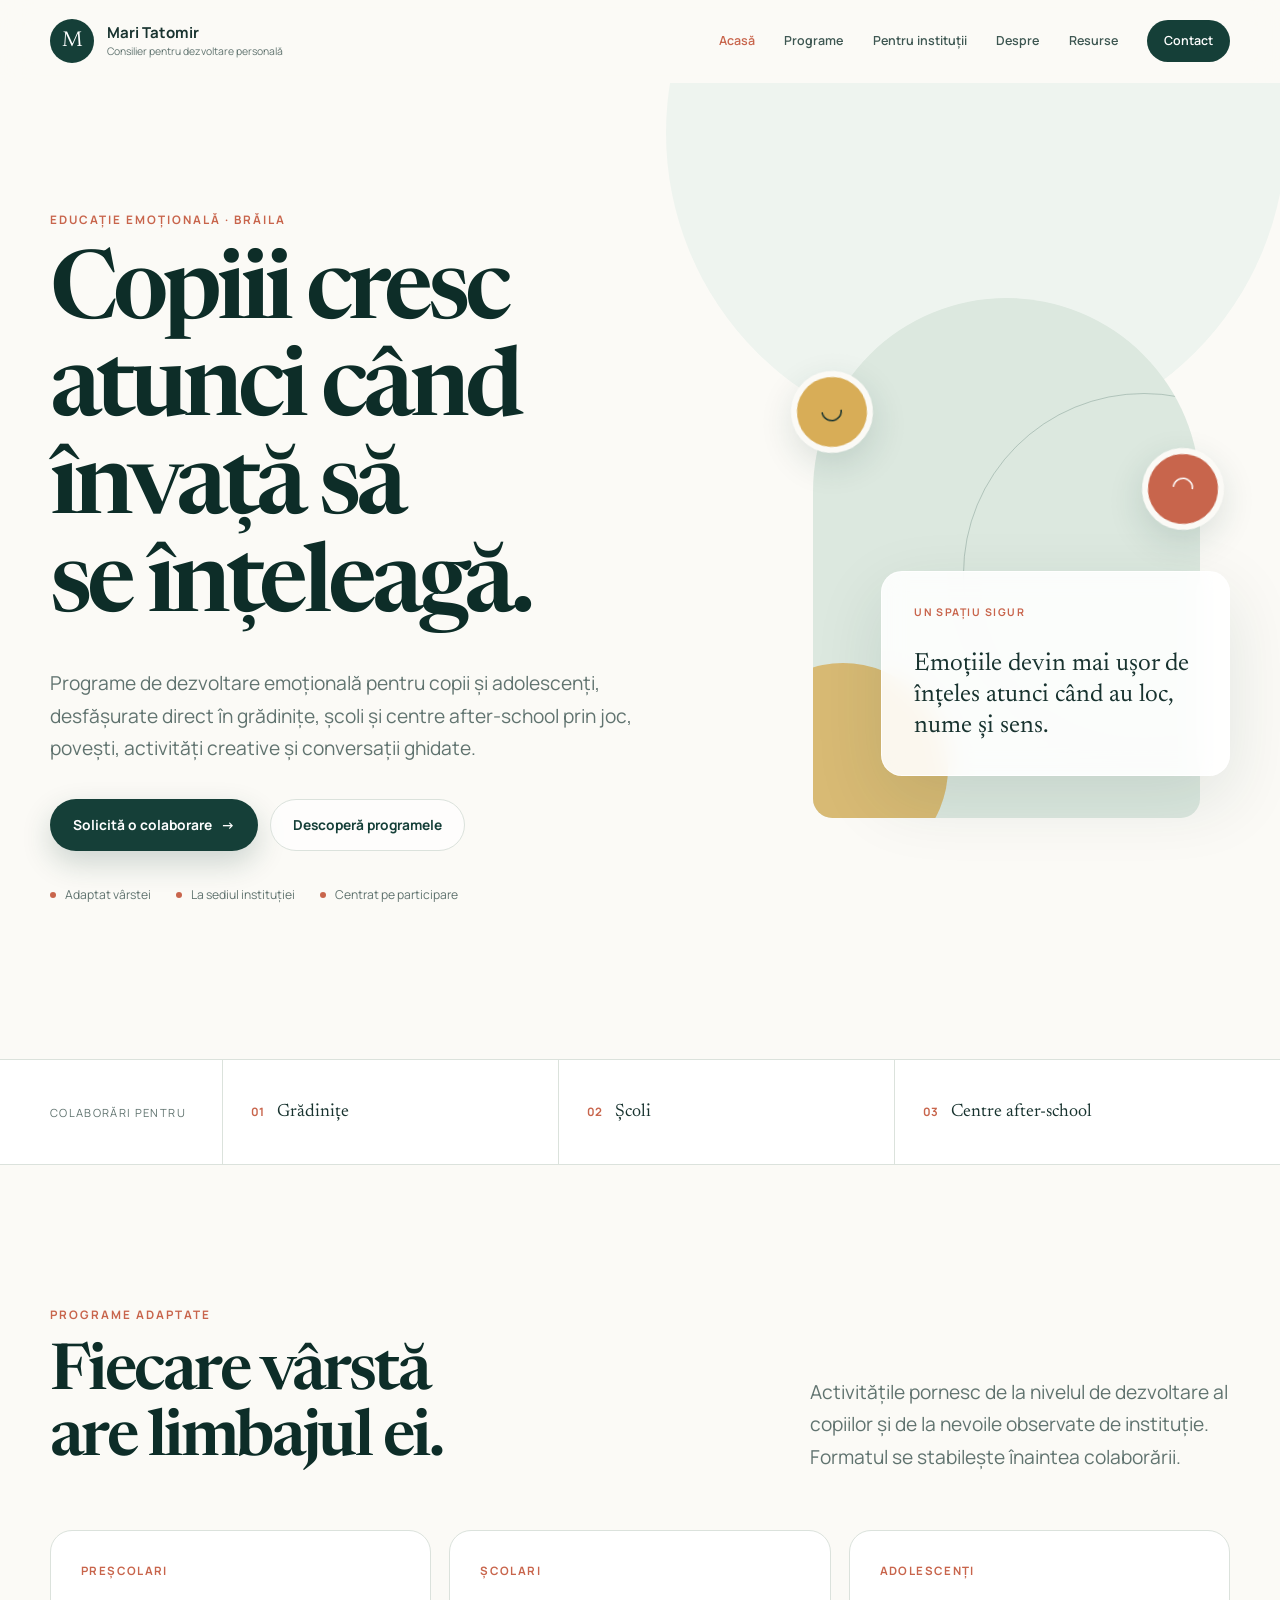
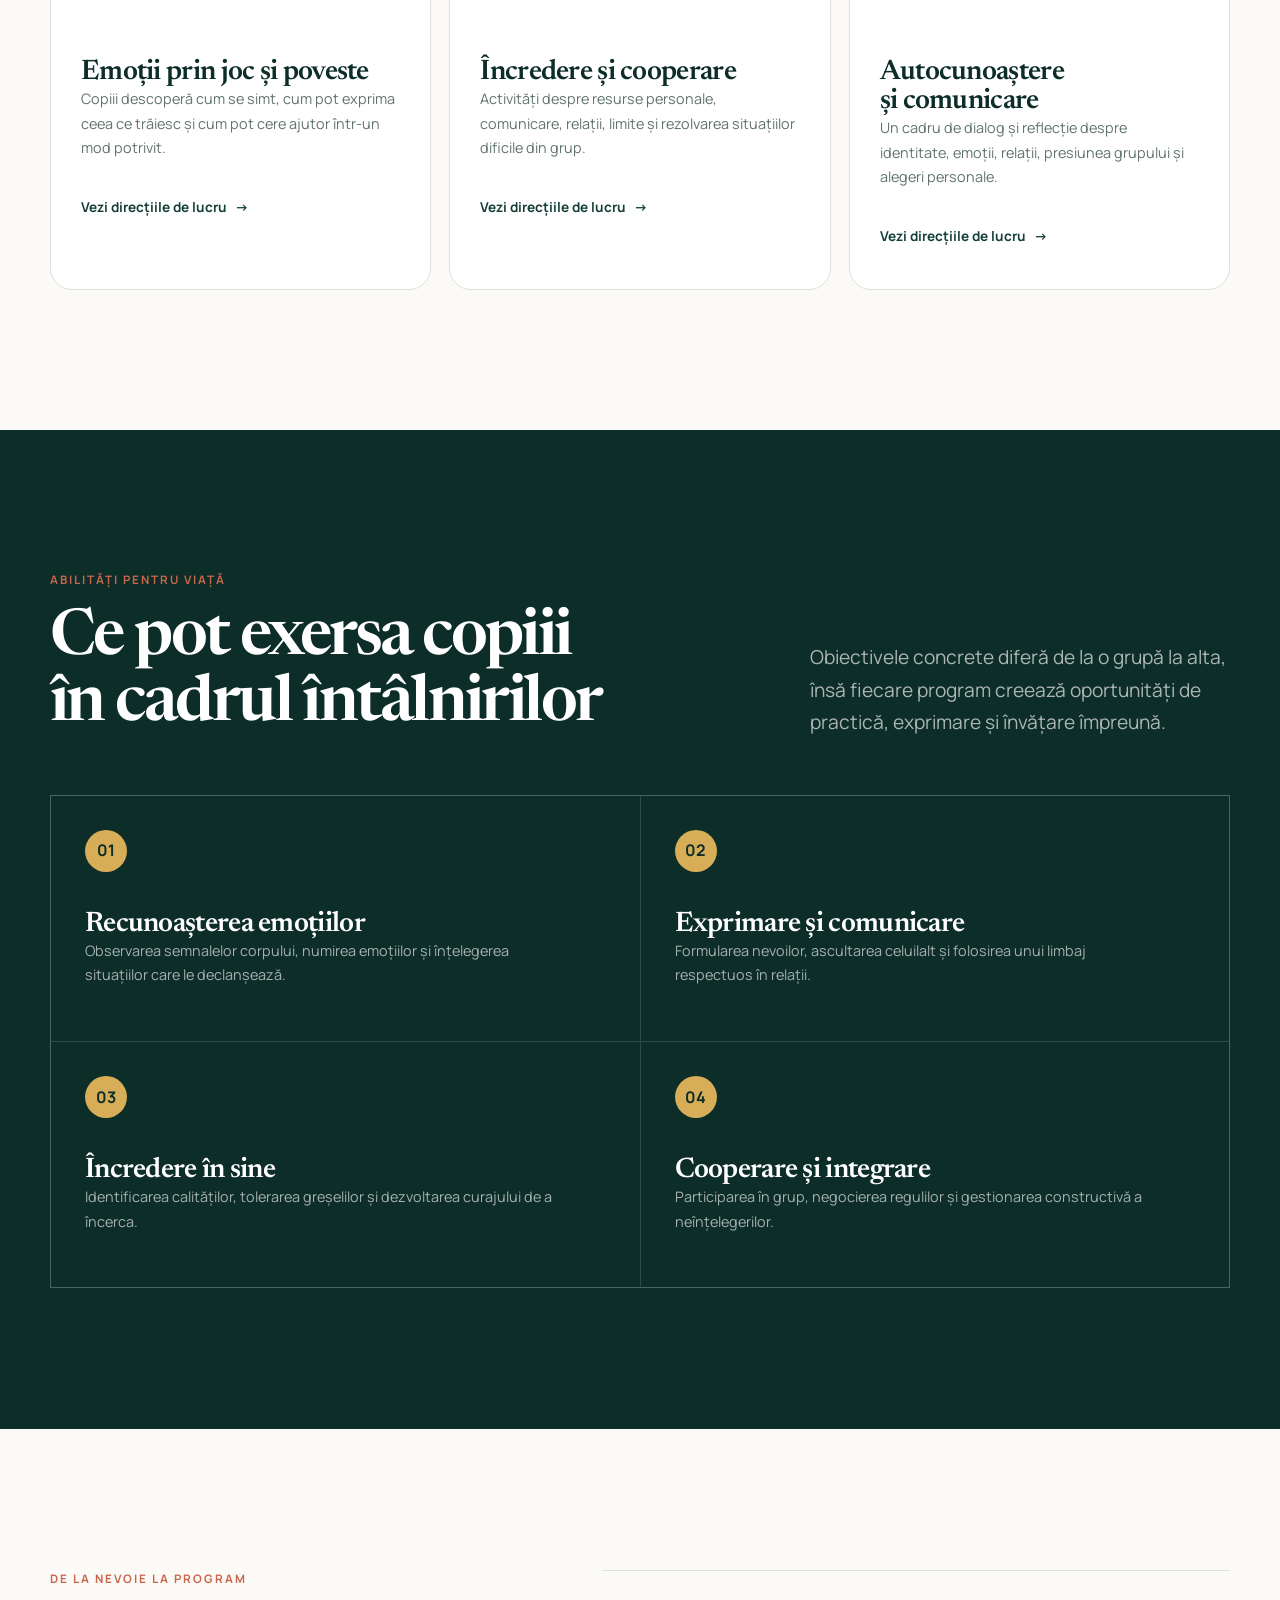
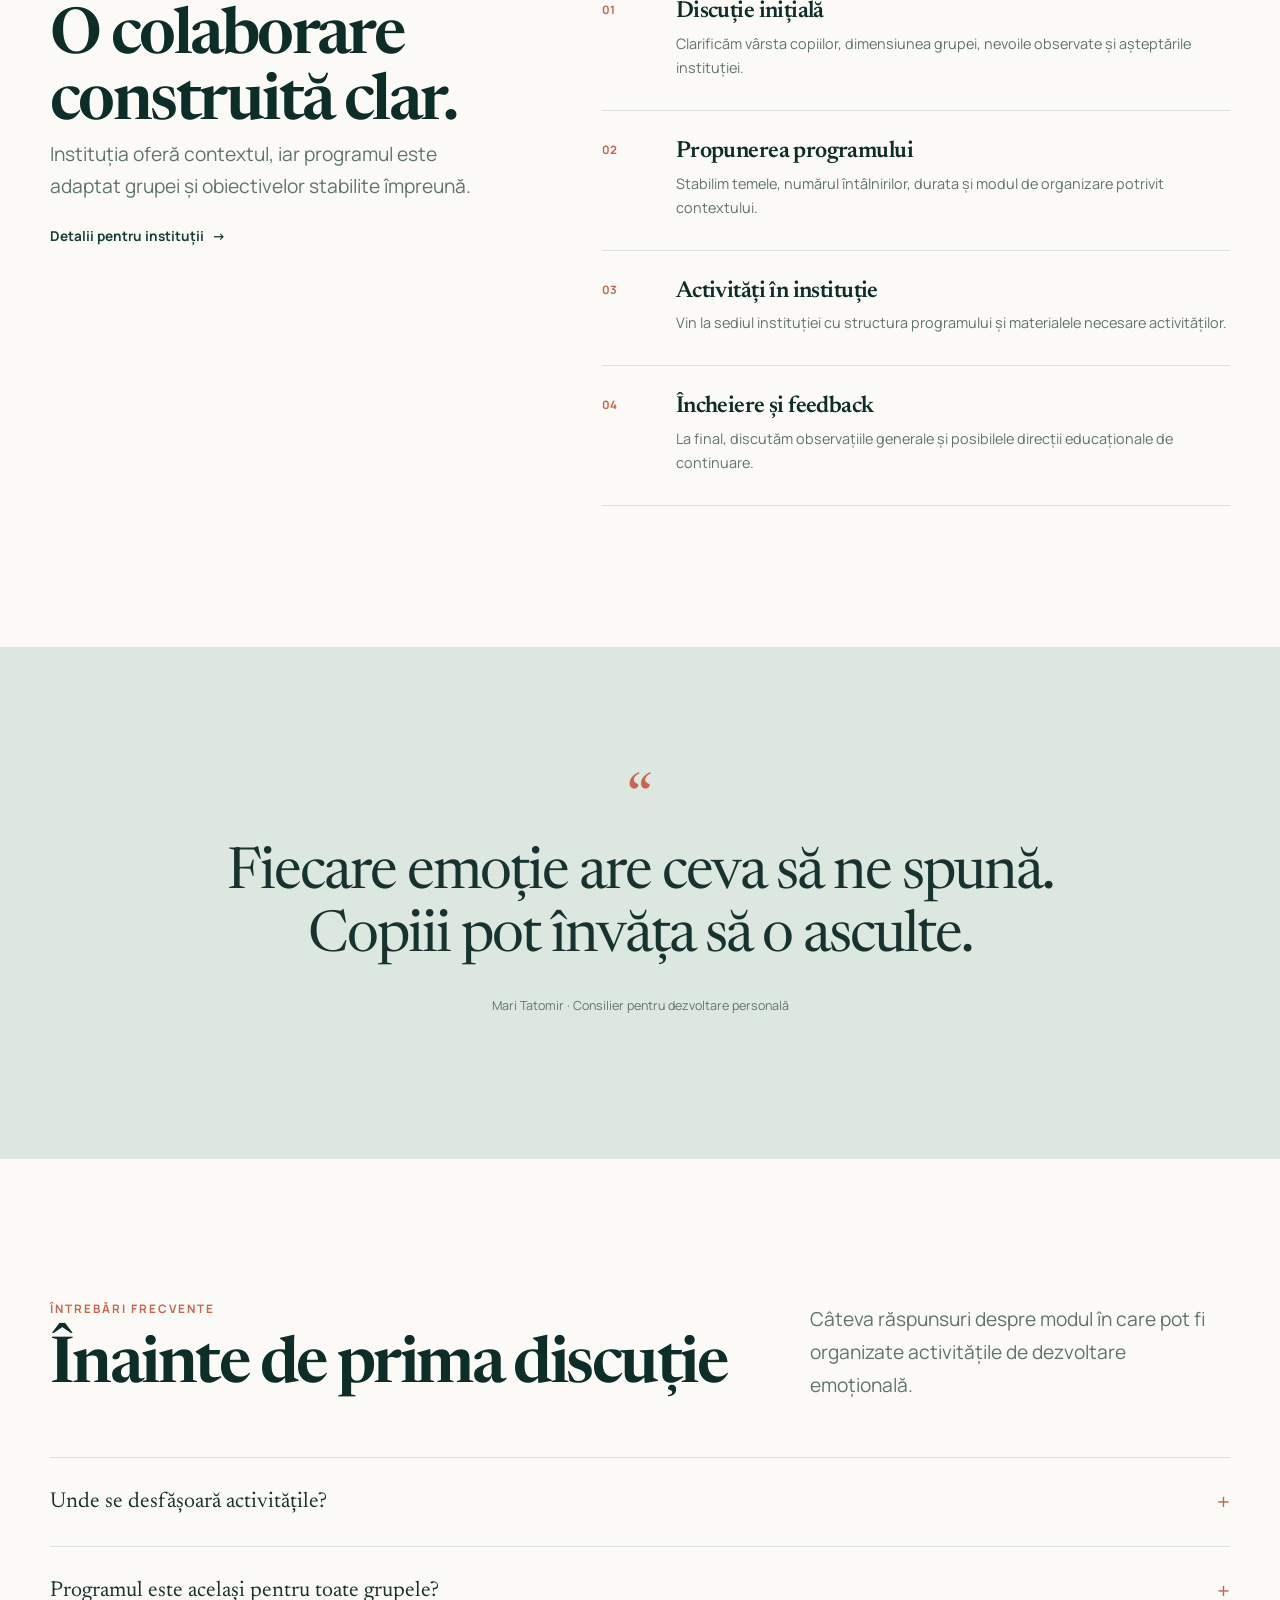
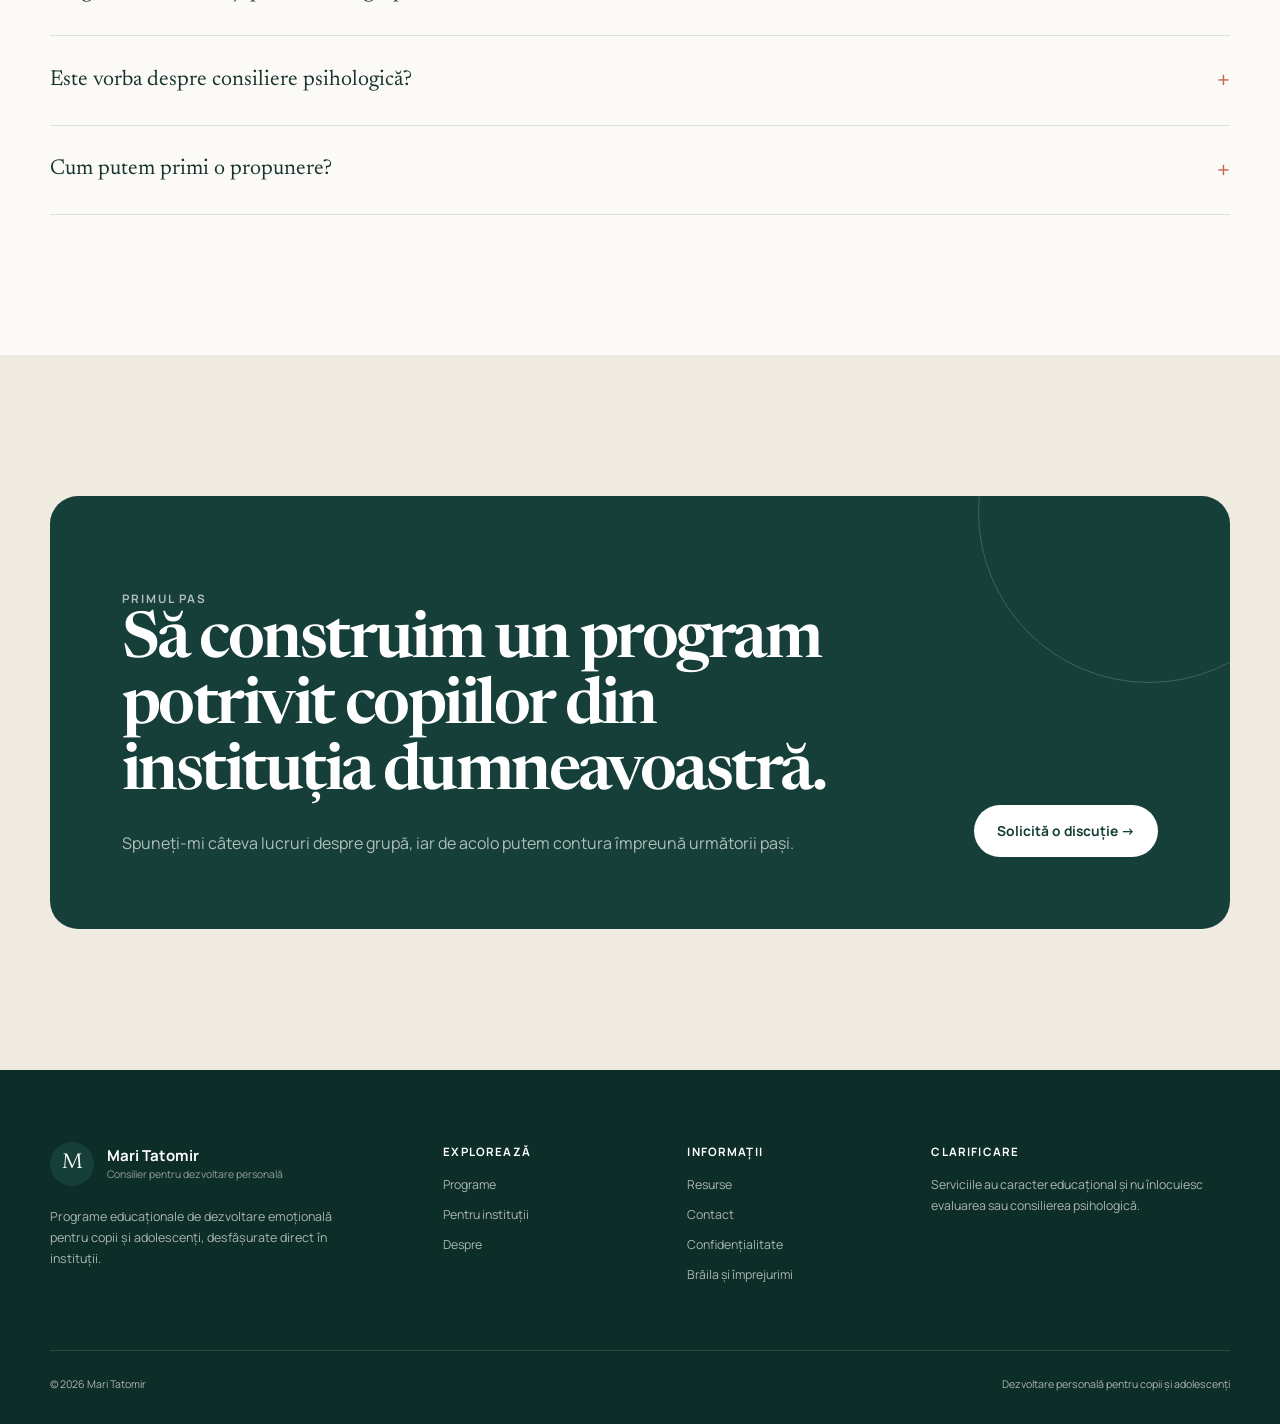
==== index.html @ ca796af2 "Build professional emotional education website" ====
<!doctype html>
<html lang="ro">
<head>
  <meta charset="utf-8"><meta name="viewport" content="width=device-width,initial-scale=1">
  <title>Dezvoltare emoțională pentru copii în Brăila | Mari Tatomir</title>
  <meta name="description" content="Programe de dezvoltare emoțională pentru copii și adolescenți, organizate direct în grădinițe, școli și centre after-school din Brăila și împrejurimi.">
  <meta name="robots" content="index,follow"><meta name="theme-color" content="#153f38">
  <meta property="og:type" content="website"><meta property="og:locale" content="ro_RO">
  <meta property="og:title" content="Mari Tatomir — Dezvoltare emoțională pentru copii">
  <meta property="og:description" content="Programe educaționale adaptate vârstei, desfășurate direct în instituții.">
  <link rel="icon" href="favicon.svg" type="image/svg+xml"><link rel="stylesheet" href="styles.css"><script src="script.js" defer></script>
  <script type="application/ld+json">{"@context":"https://schema.org","@type":"Person","name":"Mari Tatomir","jobTitle":"Consilier pentru dezvoltare personală","areaServed":{"@type":"AdministrativeArea","name":"Brăila și împrejurimi"},"knowsAbout":["dezvoltare emoțională pentru copii","dezvoltare personală pentru adolescenți","comunicare și cooperare"]}</script>
</head>
<body>
  <a class="skip-link" href="#continut">Sari la conținut</a>
  <header class="site-header"><div class="wrap header-inner">
    <a class="brand" href="index.html" aria-label="Mari Tatomir, pagina principală"><span class="brand-mark">M</span><span><strong>Mari Tatomir</strong><small>Consilier pentru dezvoltare personală</small></span></a>
    <button class="menu-toggle" type="button" aria-label="Deschide meniul" aria-expanded="false"><span></span><span></span><span></span></button>
    <nav class="nav" aria-label="Navigație principală"><a href="index.html" aria-current="page">Acasă</a><a href="programe.html">Programe</a><a href="institutii.html">Pentru instituții</a><a href="despre.html">Despre</a><a href="resurse.html">Resurse</a><a class="nav-button" href="contact.html">Contact</a></nav>
  </div></header>

  <main id="continut">
    <section class="hero"><div class="wrap hero-grid">
      <div class="reveal"><p class="eyebrow">Educație emoțională · Brăila</p><h1>Copiii cresc atunci când învață să se înțeleagă.</h1><p class="lead">Programe de dezvoltare emoțională pentru copii și adolescenți, desfășurate direct în grădinițe, școli și centre after-school prin joc, povești, activități creative și conversații ghidate.</p><div class="hero-actions"><a class="button button-primary" href="contact.html">Solicită o colaborare <span>→</span></a><a class="button button-light" href="programe.html">Descoperă programele</a></div><div class="proof-row"><span>Adaptat vârstei</span><span>La sediul instituției</span><span>Centrat pe participare</span></div></div>
      <div class="hero-art reveal" aria-label="Reprezentare vizuală a unui spațiu sigur pentru exprimarea emoțiilor"><div class="arch"></div><span class="orbit orbit-a" aria-hidden="true">◡</span><span class="orbit orbit-b" aria-hidden="true">◠</span><div class="art-card"><span class="art-kicker">Un spațiu sigur</span><p>Emoțiile devin mai ușor de înțeles atunci când au loc, nume și sens.</p></div></div>
    </div></section>

    <div class="trust-bar"><div class="wrap trust-inner"><span class="trust-label">Colaborări pentru</span><div class="trust-item"><b>01</b> Grădinițe</div><div class="trust-item"><b>02</b> Școli</div><div class="trust-item"><b>03</b> Centre after-school</div></div></div>

    <section class="section"><div class="wrap"><div class="section-head reveal"><div><p class="eyebrow">Programe adaptate</p><h2>Fiecare vârstă are limbajul ei.</h2></div><p class="lead">Activitățile pornesc de la nivelul de dezvoltare al copiilor și de la nevoile observate de instituție. Formatul se stabilește înaintea colaborării.</p></div><div class="cards-3">
      <article class="service-card reveal"><span class="card-index">PREȘCOLARI</span><h3>Emoții prin joc și poveste</h3><p>Copiii descoperă cum se simt, cum pot exprima ceea ce trăiesc și cum pot cere ajutor într-un mod potrivit.</p><a class="text-link" href="programe.html#prescolari">Vezi direcțiile de lucru</a></article>
      <article class="service-card reveal"><span class="card-index">ȘCOLARI</span><h3>Încredere și cooperare</h3><p>Activități despre resurse personale, comunicare, relații, limite și rezolvarea situațiilor dificile din grup.</p><a class="text-link" href="programe.html#scolari">Vezi direcțiile de lucru</a></article>
      <article class="service-card reveal"><span class="card-index">ADOLESCENȚI</span><h3>Autocunoaștere și comunicare</h3><p>Un cadru de dialog și reflecție despre identitate, emoții, relații, presiunea grupului și alegeri personale.</p><a class="text-link" href="programe.html#adolescenti">Vezi direcțiile de lucru</a></article>
    </div></div></section>

    <section class="section dark-section"><div class="wrap"><div class="section-head reveal"><div><p class="eyebrow">Abilități pentru viață</p><h2>Ce pot exersa copiii în cadrul întâlnirilor</h2></div><p class="lead">Obiectivele concrete diferă de la o grupă la alta, însă fiecare program creează oportunități de practică, exprimare și învățare împreună.</p></div><div class="skills-grid">
      <article class="skill reveal"><span class="skill-number">01</span><h3>Recunoașterea emoțiilor</h3><p>Observarea semnalelor corpului, numirea emoțiilor și înțelegerea situațiilor care le declanșează.</p></article>
      <article class="skill reveal"><span class="skill-number">02</span><h3>Exprimare și comunicare</h3><p>Formularea nevoilor, ascultarea celuilalt și folosirea unui limbaj respectuos în relații.</p></article>
      <article class="skill reveal"><span class="skill-number">03</span><h3>Încredere în sine</h3><p>Identificarea calităților, tolerarea greșelilor și dezvoltarea curajului de a încerca.</p></article>
      <article class="skill reveal"><span class="skill-number">04</span><h3>Cooperare și integrare</h3><p>Participarea în grup, negocierea regulilor și gestionarea constructivă a neînțelegerilor.</p></article>
    </div></div></section>

    <section class="section"><div class="wrap split"><div class="sticky-copy reveal"><p class="eyebrow">De la nevoie la program</p><h2>O colaborare construită clar.</h2><p class="lead">Instituția oferă contextul, iar programul este adaptat grupei și obiectivelor stabilite împreună.</p><a class="text-link" href="institutii.html">Detalii pentru instituții</a></div><div class="steps">
      <article class="step reveal"><span>01</span><div><h3>Discuție inițială</h3><p>Clarificăm vârsta copiilor, dimensiunea grupei, nevoile observate și așteptările instituției.</p></div></article>
      <article class="step reveal"><span>02</span><div><h3>Propunerea programului</h3><p>Stabilim temele, numărul întâlnirilor, durata și modul de organizare potrivit contextului.</p></div></article>
      <article class="step reveal"><span>03</span><div><h3>Activități în instituție</h3><p>Vin la sediul instituției cu structura programului și materialele necesare activităților.</p></div></article>
      <article class="step reveal"><span>04</span><div><h3>Încheiere și feedback</h3><p>La final, discutăm observațiile generale și posibilele direcții educaționale de continuare.</p></div></article>
    </div></div></section>

    <section class="section quote-section"><div class="wrap quote reveal"><div class="quote-mark">“</div><blockquote>Fiecare emoție are ceva să ne spună. Copiii pot învăța să o asculte.</blockquote><cite>Mari Tatomir · Consilier pentru dezvoltare personală</cite></div></section>

    <section class="section"><div class="wrap"><div class="section-head reveal"><div><p class="eyebrow">Întrebări frecvente</p><h2>Înainte de prima discuție</h2></div><p class="lead">Câteva răspunsuri despre modul în care pot fi organizate activitățile de dezvoltare emoțională.</p></div><div class="faq reveal">
      <details><summary>Unde se desfășoară activitățile?</summary><p>Programele sunt gândite pentru a se desfășura la sediul grădiniței, școlii sau centrului after-school, în Brăila și împrejurimi.</p></details>
      <details><summary>Programul este același pentru toate grupele?</summary><p>Nu. Temele și exercițiile sunt adaptate vârstei, contextului și obiectivelor stabilite împreună cu instituția.</p></details>
      <details><summary>Este vorba despre consiliere psihologică?</summary><p>Nu. Activitățile au caracter educațional și de dezvoltare personală. Ele nu înlocuiesc evaluarea, psihoterapia sau consilierea psihologică.</p></details>
      <details><summary>Cum putem primi o propunere?</summary><p>Trimiteți o solicitare cu câteva detalii despre instituție și grupă. Urmează o discuție scurtă pentru clarificarea formatului potrivit.</p></details>
    </div></div></section>

    <section class="section cta"><div class="wrap"><div class="cta-box reveal"><div><p class="eyebrow">Primul pas</p><h2>Să construim un program potrivit copiilor din instituția dumneavoastră.</h2><p>Spuneți-mi câteva lucruri despre grupă, iar de acolo putem contura împreună următorii pași.</p></div><a class="button" href="contact.html">Solicită o discuție →</a></div></div></section>
  </main>

  <footer class="site-footer"><div class="wrap"><div class="footer-grid"><div class="footer-brand"><a class="brand" href="index.html"><span class="brand-mark">M</span><span><strong>Mari Tatomir</strong><small>Consilier pentru dezvoltare personală</small></span></a><p>Programe educaționale de dezvoltare emoțională pentru copii și adolescenți, desfășurate direct în instituții.</p></div><div class="footer-col"><strong>Explorează</strong><a href="programe.html">Programe</a><a href="institutii.html">Pentru instituții</a><a href="despre.html">Despre</a></div><div class="footer-col"><strong>Informații</strong><a href="resurse.html">Resurse</a><a href="contact.html">Contact</a><a href="confidentialitate.html">Confidențialitate</a><span>Brăila și împrejurimi</span></div><div class="footer-col"><strong>Clarificare</strong><span>Serviciile au caracter educațional și nu înlocuiesc evaluarea sau consilierea psihologică.</span></div></div><div class="footer-bottom"><span>© <span data-year></span> Mari Tatomir</span><span>Dezvoltare personală pentru copii și adolescenți</span></div></div></footer>
</body></html>
---- styles.css ----
@import url("https://fonts.googleapis.com/css2?family=Manrope:wght@400;500;600;700&family=Newsreader:opsz,wght@6..72,500;6..72,600&display=swap");

:root {
  --forest: #153f38;
  --forest-deep: #0d2d28;
  --sage: #dce8df;
  --sage-soft: #eef4ef;
  --paper: #fbfaf6;
  --sand: #f0ebe1;
  --clay: #c8654c;
  --gold: #d8ad57;
  --ink: #18332f;
  --muted: #60736f;
  --line: #dbe2dc;
  --white: #fff;
  --serif: "Newsreader", Georgia, serif;
  --sans: "Manrope", Arial, sans-serif;
  --shadow: 0 24px 70px rgba(16, 54, 47, 0.11);
  --radius: 22px;
}

* { box-sizing: border-box; }
html { scroll-behavior: smooth; }
body {
  margin: 0;
  overflow-x: hidden;
  color: var(--ink);
  background: var(--paper);
  font-family: var(--sans);
  font-size: 16px;
  line-height: 1.7;
  -webkit-font-smoothing: antialiased;
}
img, svg { display: block; max-width: 100%; }
a { color: inherit; text-decoration: none; }
button, input, textarea, select { font: inherit; }
p { margin: 0 0 1.2rem; }
h1, h2, h3 { margin: 0; color: var(--forest-deep); font-family: var(--serif); font-weight: 600; line-height: 1.03; text-wrap: balance; }
h1 { font-size: clamp(3.5rem, 7.4vw, 7.2rem); letter-spacing: -0.052em; }
h2 { font-size: clamp(2.55rem, 5vw, 4.9rem); letter-spacing: -0.04em; }
h3 { font-size: clamp(1.5rem, 2.2vw, 2rem); letter-spacing: -0.025em; }
.wrap { width: min(1180px, calc(100% - 48px)); margin-inline: auto; }
.narrow { width: min(780px, calc(100% - 48px)); margin-inline: auto; }
.section { padding: clamp(88px, 11vw, 150px) 0; }
.section-compact { padding: clamp(64px, 8vw, 105px) 0; }
.eyebrow { margin: 0 0 16px; color: var(--clay); font-size: .73rem; font-weight: 700; letter-spacing: .17em; text-transform: uppercase; }
.lead { max-width: 720px; color: var(--muted); font-size: clamp(1.05rem, 1.5vw, 1.25rem); }
.section-head { display: grid; grid-template-columns: minmax(0, 1.1fr) minmax(280px, .65fr); gap: 48px; margin-bottom: 56px; align-items: end; }
.section-head .lead { margin: 0; }
.skip-link { position: fixed; top: 8px; left: 8px; z-index: 100; padding: 10px 15px; background: var(--forest-deep); color: white; transform: translateY(-150%); }
.skip-link:focus { transform: translateY(0); }

.site-header { position: sticky; z-index: 50; top: 0; border-bottom: 1px solid transparent; background: rgba(251, 250, 246, .91); backdrop-filter: blur(16px); transition: border-color .2s, box-shadow .2s; }
.site-header.is-scrolled { border-color: var(--line); box-shadow: 0 5px 28px rgba(16,54,47,.06); }
.header-inner { display: flex; min-height: 82px; align-items: center; justify-content: space-between; gap: 32px; }
.brand { display: flex; align-items: center; gap: 13px; line-height: 1.15; }
.brand-mark { display: grid; width: 44px; height: 44px; place-items: center; border-radius: 50%; background: var(--forest); color: white; font-family: var(--serif); font-size: 1.35rem; }
.brand strong, .brand small { display: block; }
.brand strong { font-size: .94rem; }
.brand small { margin-top: 5px; color: var(--muted); font-size: .65rem; }
.nav { display: flex; align-items: center; gap: clamp(17px, 2.3vw, 33px); }
.nav > a { color: #3e5752; font-size: .78rem; font-weight: 600; }
.nav > a:hover, .nav > a[aria-current="page"] { color: var(--clay); }
.nav .nav-button { padding: 10px 17px; border-radius: 99px; background: var(--forest); color: white; }
.nav .nav-button:hover { background: var(--forest-deep); color: white; }
.menu-toggle { display: none; width: 44px; height: 44px; padding: 10px; border: 1px solid var(--line); border-radius: 50%; background: white; cursor: pointer; }
.menu-toggle span { display: block; width: 20px; height: 1.5px; margin: 5px auto; background: var(--ink); }

.button { display: inline-flex; min-height: 52px; padding: 12px 22px; align-items: center; justify-content: center; gap: 9px; border: 1px solid transparent; border-radius: 99px; cursor: pointer; font-size: .86rem; font-weight: 700; transition: transform .18s, box-shadow .18s, background .18s; }
.button:hover { transform: translateY(-2px); }
.button-primary { background: var(--forest); color: white; box-shadow: 0 12px 30px rgba(21,63,56,.2); }
.button-primary:hover { background: var(--forest-deep); box-shadow: 0 16px 34px rgba(21,63,56,.25); }
.button-light { border-color: var(--line); background: rgba(255,255,255,.7); color: var(--forest); }
.text-link { display: inline-flex; align-items: center; gap: 8px; color: var(--forest); font-size: .85rem; font-weight: 700; }
.text-link::after { content: "→"; transition: transform .18s; }
.text-link:hover::after { transform: translateX(4px); }

.hero { position: relative; overflow: hidden; padding: clamp(78px, 10vw, 138px) 0 clamp(95px, 12vw, 170px); }
.hero::before { content: ""; position: absolute; top: -260px; left: 52%; width: 620px; height: 620px; border-radius: 50%; background: var(--sage-soft); z-index: -1; }
.hero-grid { display: grid; grid-template-columns: minmax(0, 1.06fr) minmax(360px, .72fr); gap: clamp(60px, 10vw, 140px); align-items: center; }
.hero h1 { max-width: 850px; }
.hero .lead { margin: 30px 0 34px; }
.hero-actions { display: flex; flex-wrap: wrap; gap: 12px; }
.proof-row { display: flex; flex-wrap: wrap; gap: 13px 25px; margin-top: 34px; color: var(--muted); font-size: .76rem; }
.proof-row span::before { content: ""; display: inline-block; width: 6px; height: 6px; margin: 0 9px 1px 0; border-radius: 50%; background: var(--clay); }
.hero-art { position: relative; min-height: 520px; }
.arch { position: absolute; inset: 0 7% 0 2%; overflow: hidden; border-radius: 240px 240px 24px 24px; background: var(--sage); }
.arch::before, .arch::after { content: ""; position: absolute; border-radius: 50%; }
.arch::before { width: 360px; height: 360px; right: -125px; top: 95px; border: 1px solid rgba(21,63,56,.22); }
.arch::after { width: 210px; height: 210px; left: -75px; bottom: -55px; background: var(--gold); opacity: .78; }
.art-card { position: absolute; z-index: 2; right: 0; bottom: 42px; width: 82%; padding: 32px; border: 1px solid rgba(255,255,255,.85); border-radius: 21px; background: rgba(255,255,255,.88); box-shadow: var(--shadow); backdrop-filter: blur(12px); }
.art-card p { margin: 0; font-family: var(--serif); font-size: 1.55rem; line-height: 1.25; }
.art-kicker { display: block; margin-bottom: 28px; color: var(--clay); font-size: .66rem; font-weight: 700; letter-spacing: .14em; text-transform: uppercase; }
.orbit { position: absolute; z-index: 3; display: grid; width: 82px; height: 82px; place-items: center; border: 6px solid var(--paper); border-radius: 50%; box-shadow: 0 12px 35px rgba(21,63,56,.14); font-family: var(--serif); font-size: 1.7rem; }
.orbit-a { top: 73px; left: -13px; background: var(--gold); transform: rotate(-8deg); }
.orbit-b { top: 150px; right: 6px; background: var(--clay); color: white; transform: rotate(7deg); }

.trust-bar { border-block: 1px solid var(--line); background: white; }
.trust-inner { display: grid; grid-template-columns: auto repeat(3, 1fr); min-height: 104px; align-items: center; }
.trust-label { padding-right: 36px; color: var(--muted); font-size: .7rem; letter-spacing: .12em; text-transform: uppercase; }
.trust-item { height: 100%; padding: 0 28px; border-left: 1px solid var(--line); display: flex; align-items: center; gap: 13px; font-family: var(--serif); font-size: 1.12rem; }
.trust-item b { color: var(--clay); font-family: var(--sans); font-size: .72rem; }

.cards-3 { display: grid; grid-template-columns: repeat(3, 1fr); gap: 18px; }
.service-card { min-height: 360px; padding: 30px; border: 1px solid var(--line); border-radius: var(--radius); background: white; transition: transform .2s, box-shadow .2s; }
.service-card:hover { transform: translateY(-6px); box-shadow: var(--shadow); }
.card-index { display: block; margin-bottom: 78px; color: var(--clay); font-size: .72rem; font-weight: 700; letter-spacing: .12em; }
.service-card p { color: var(--muted); font-size: .9rem; }
.service-card .text-link { margin-top: 16px; }

.dark-section { background: var(--forest-deep); color: white; }
.dark-section h2, .dark-section h3 { color: white; }
.dark-section .lead { color: rgba(255,255,255,.65); }
.skills-grid { display: grid; grid-template-columns: repeat(2, 1fr); gap: 1px; border: 1px solid rgba(255,255,255,.14); background: rgba(255,255,255,.14); }
.skill { min-height: 230px; padding: 34px; background: var(--forest-deep); }
.skill-number { display: inline-grid; width: 42px; height: 42px; margin-bottom: 38px; place-items: center; border-radius: 50%; background: var(--gold); color: var(--forest-deep); font-weight: 700; }
.skill p { max-width: 480px; color: rgba(255,255,255,.63); font-size: .9rem; }

.split { display: grid; grid-template-columns: minmax(300px, .82fr) minmax(0, 1.18fr); gap: clamp(55px, 9vw, 125px); align-items: start; }
.sticky-copy { position: sticky; top: 125px; }
.steps { border-top: 1px solid var(--line); }
.step { display: grid; grid-template-columns: 54px 1fr; gap: 20px; padding: 29px 0; border-bottom: 1px solid var(--line); }
.step > span { color: var(--clay); font-size: .72rem; font-weight: 700; }
.step h3 { margin-bottom: 8px; font-size: 1.45rem; }
.step p { margin: 0; color: var(--muted); font-size: .9rem; }

.quote-section { background: var(--sage); }
.quote { max-width: 950px; margin: 0 auto; text-align: center; }
.quote-mark { color: var(--clay); font-family: var(--serif); font-size: 4rem; line-height: .5; }
.quote blockquote { margin: 25px 0 22px; font-family: var(--serif); font-size: clamp(2.2rem, 4.5vw, 4.6rem); line-height: 1.08; letter-spacing: -.035em; text-wrap: balance; }
.quote cite { color: var(--muted); font-size: .78rem; font-style: normal; }

.faq { border-top: 1px solid var(--line); }
.faq details { border-bottom: 1px solid var(--line); }
.faq summary { display: flex; padding: 25px 0; align-items: center; justify-content: space-between; gap: 24px; cursor: pointer; list-style: none; font-family: var(--serif); font-size: 1.35rem; }
.faq summary::-webkit-details-marker { display: none; }
.faq summary::after { content: "+"; color: var(--clay); font-family: var(--sans); font-size: 1.4rem; }
.faq details[open] summary::after { content: "−"; }
.faq details p { max-width: 760px; padding: 0 0 26px; color: var(--muted); font-size: .92rem; }

.cta { background: var(--sand); }
.cta-box { position: relative; overflow: hidden; display: grid; grid-template-columns: minmax(0, 1fr) auto; gap: 50px; padding: clamp(38px, 6vw, 72px); align-items: end; border-radius: 28px; background: var(--forest); color: white; }
.cta-box::after { content: ""; position: absolute; right: -90px; top: -155px; width: 340px; height: 340px; border: 1px solid rgba(255,255,255,.18); border-radius: 50%; }
.cta-box h2 { max-width: 800px; color: white; }
.cta-box p { max-width: 680px; margin: 22px 0 0; color: rgba(255,255,255,.66); }
.cta-box .button { position: relative; z-index: 2; background: white; color: var(--forest); }

.page-hero { padding: clamp(80px, 10vw, 140px) 0 clamp(70px, 8vw, 115px); border-bottom: 1px solid var(--line); background: linear-gradient(135deg, var(--paper) 0 62%, var(--sage-soft) 62%); }
.page-hero h1 { max-width: 1000px; font-size: clamp(3.4rem, 7vw, 6.7rem); }
.page-hero .lead { margin-top: 28px; }
.breadcrumb { margin-bottom: 38px; color: var(--muted); font-size: .7rem; }
.breadcrumb a { color: var(--clay); }
.prose { color: var(--muted); }
.prose h2, .prose h3 { margin: 2.6rem 0 1rem; color: var(--forest-deep); }
.prose h2 { font-size: clamp(2.1rem, 4vw, 3.4rem); }
.prose h3 { font-size: 1.6rem; }
.prose ul { padding-left: 20px; }
.prose li { margin-bottom: 9px; }
.content-grid { display: grid; grid-template-columns: minmax(0, 1fr) 300px; gap: 90px; align-items: start; }
.side-card { position: sticky; top: 120px; padding: 25px; border: 1px solid var(--line); border-radius: 18px; background: white; }
.side-card h3 { margin-bottom: 13px; font-size: 1.35rem; }
.side-card p { color: var(--muted); font-size: .82rem; }
.side-card .button { width: 100%; }
.feature-list { display: grid; grid-template-columns: repeat(2, 1fr); gap: 16px; margin: 36px 0; }
.feature-item { padding: 25px; border: 1px solid var(--line); border-radius: 16px; background: white; }
.feature-item h3 { margin-bottom: 8px; font-size: 1.35rem; }
.feature-item p { margin: 0; color: var(--muted); font-size: .86rem; }
.age-section { padding: 32px 0; border-bottom: 1px solid var(--line); }
.age-section:first-child { padding-top: 0; }
.tag { display: inline-block; margin-bottom: 15px; padding: 5px 10px; border-radius: 99px; background: var(--sage); color: var(--forest); font-size: .68rem; font-weight: 700; }

.about-grid { display: grid; grid-template-columns: minmax(330px, .72fr) minmax(0, 1.1fr); gap: clamp(55px, 9vw, 125px); align-items: center; }
.portrait-panel { min-height: 610px; display: grid; place-content: center; border-radius: 250px 250px 24px 24px; background: var(--sage); text-align: center; }
.portrait-panel span { color: var(--forest); font-family: var(--serif); font-size: 8rem; letter-spacing: -.08em; }
.portrait-panel small { color: var(--muted); }
.values { display: grid; grid-template-columns: repeat(3,1fr); gap: 18px; margin-top: 42px; }
.value { padding-top: 18px; border-top: 2px solid var(--clay); }
.value strong { display: block; margin-bottom: 5px; font-family: var(--serif); font-size: 1.2rem; }
.value span { color: var(--muted); font-size: .78rem; }

.article-grid { display: grid; grid-template-columns: repeat(3, 1fr); gap: 18px; }
.article-card { overflow: hidden; border: 1px solid var(--line); border-radius: 20px; background: white; }
.article-visual { height: 190px; padding: 25px; background: var(--sage); }
.article-visual span { display: grid; width: 68px; height: 68px; place-items: center; border-radius: 50%; background: var(--gold); font-family: var(--serif); font-size: 1.8rem; }
.article-body { padding: 27px; }
.article-body small { color: var(--clay); font-size: .67rem; font-weight: 700; letter-spacing: .1em; text-transform: uppercase; }
.article-body h3 { margin: 12px 0; }
.article-body p { color: var(--muted); font-size: .86rem; }

.contact-grid { display: grid; grid-template-columns: minmax(0, .75fr) minmax(440px, 1.1fr); gap: clamp(55px, 9vw, 125px); align-items: start; }
.contact-points { margin: 35px 0; padding: 0; list-style: none; }
.contact-points li { padding: 14px 0; border-bottom: 1px solid var(--line); color: var(--muted); font-size: .88rem; }
.contact-points strong { display: block; color: var(--ink); }
.form { padding: clamp(28px, 4vw, 45px); border: 1px solid var(--line); border-radius: 22px; background: white; box-shadow: var(--shadow); }
.form-row { display: grid; grid-template-columns: 1fr 1fr; gap: 16px; }
.form label { display: block; margin-bottom: 18px; color: var(--ink); font-size: .75rem; font-weight: 700; }
.form input, .form textarea, .form select { width: 100%; margin-top: 7px; padding: 13px 14px; border: 1px solid var(--line); border-radius: 9px; outline: 0; background: var(--paper); color: var(--ink); }
.form input:focus, .form textarea:focus, .form select:focus { border-color: var(--forest); box-shadow: 0 0 0 3px rgba(21,63,56,.1); }
.form textarea { min-height: 130px; resize: vertical; }
.form-note { margin: 14px 0 0; color: var(--muted); font-size: .69rem; }
.form-status { min-height: 24px; margin: 10px 0 0; color: var(--forest); font-size: .78rem; font-weight: 700; }

.site-footer { padding: 72px 0 30px; background: var(--forest-deep); color: rgba(255,255,255,.65); }
.footer-grid { display: grid; grid-template-columns: 1.15fr repeat(2, .65fr) 1fr; gap: 50px; padding-bottom: 55px; }
.footer-brand { max-width: 320px; }
.footer-brand .brand strong { color: white; }
.footer-brand .brand small { color: rgba(255,255,255,.55); }
.footer-brand > p { margin-top: 20px; font-size: .78rem; }
.footer-col strong { display: block; margin-bottom: 14px; color: white; font-size: .72rem; letter-spacing: .1em; text-transform: uppercase; }
.footer-col a, .footer-col span { display: block; margin: 9px 0; font-size: .77rem; }
.footer-col a:hover { color: white; }
.footer-bottom { display: flex; padding-top: 25px; border-top: 1px solid rgba(255,255,255,.12); justify-content: space-between; gap: 30px; font-size: .66rem; }

.reveal { opacity: 0; transform: translateY(18px); transition: opacity .65s ease, transform .65s ease; }
.reveal.visible { opacity: 1; transform: none; }

@media (max-width: 960px) {
  .nav { position: absolute; top: 81px; left: 0; right: 0; display: none; padding: 18px 24px 25px; align-items: stretch; flex-direction: column; gap: 2px; border-bottom: 1px solid var(--line); background: var(--paper); box-shadow: 0 20px 35px rgba(16,54,47,.1); }
  .nav.is-open { display: flex; }
  .nav > a { padding: 11px 5px; }
  .nav .nav-button { margin-top: 8px; text-align: center; }
  .menu-toggle { display: block; }
  .hero-grid, .about-grid { grid-template-columns: 1fr; }
  .hero-art { width: min(620px, 100%); min-height: 500px; margin: 0 auto; }
  .cards-3, .article-grid { grid-template-columns: 1fr 1fr; }
  .section-head { grid-template-columns: 1fr; gap: 18px; }
  .split { grid-template-columns: 1fr; }
  .sticky-copy, .side-card { position: static; }
  .content-grid { grid-template-columns: 1fr; gap: 55px; }
  .contact-grid { grid-template-columns: 1fr; }
  .footer-grid { grid-template-columns: 1fr 1fr; }
}

@media (max-width: 680px) {
  .wrap, .narrow { width: min(100% - 32px, 1180px); }
  .header-inner { min-height: 72px; }
  .nav { top: 71px; }
  .brand small { display: none; }
  h1 { font-size: clamp(3rem, 15vw, 4.7rem); }
  h2 { font-size: clamp(2.3rem, 11vw, 3.4rem); }
  .hero { padding-top: 68px; }
  .hero-grid { gap: 55px; }
  .hero-art { min-height: 410px; }
  .art-card { width: 90%; padding: 25px; }
  .art-card p { font-size: 1.25rem; }
  .orbit { width: 65px; height: 65px; }
  .trust-inner { grid-template-columns: 1fr; padding: 18px 0; }
  .trust-label { padding: 10px 0; }
  .trust-item { min-height: 60px; padding: 10px 0; border-left: 0; border-top: 1px solid var(--line); }
  .cards-3, .article-grid, .skills-grid, .feature-list, .values { grid-template-columns: 1fr; }
  .service-card { min-height: 300px; }
  .card-index { margin-bottom: 52px; }
  .skill { min-height: auto; }
  .cta-box { grid-template-columns: 1fr; align-items: start; }
  .page-hero { background: var(--paper); }
  .portrait-panel { min-height: 450px; }
  .form-row { grid-template-columns: 1fr; gap: 0; }
  .footer-grid { grid-template-columns: 1fr; gap: 30px; }
  .footer-bottom { flex-direction: column; }
}

@media (prefers-reduced-motion: reduce) {
  html { scroll-behavior: auto; }
  *, *::before, *::after { transition-duration: .01ms !important; }
  .reveal { opacity: 1; transform: none; }
}
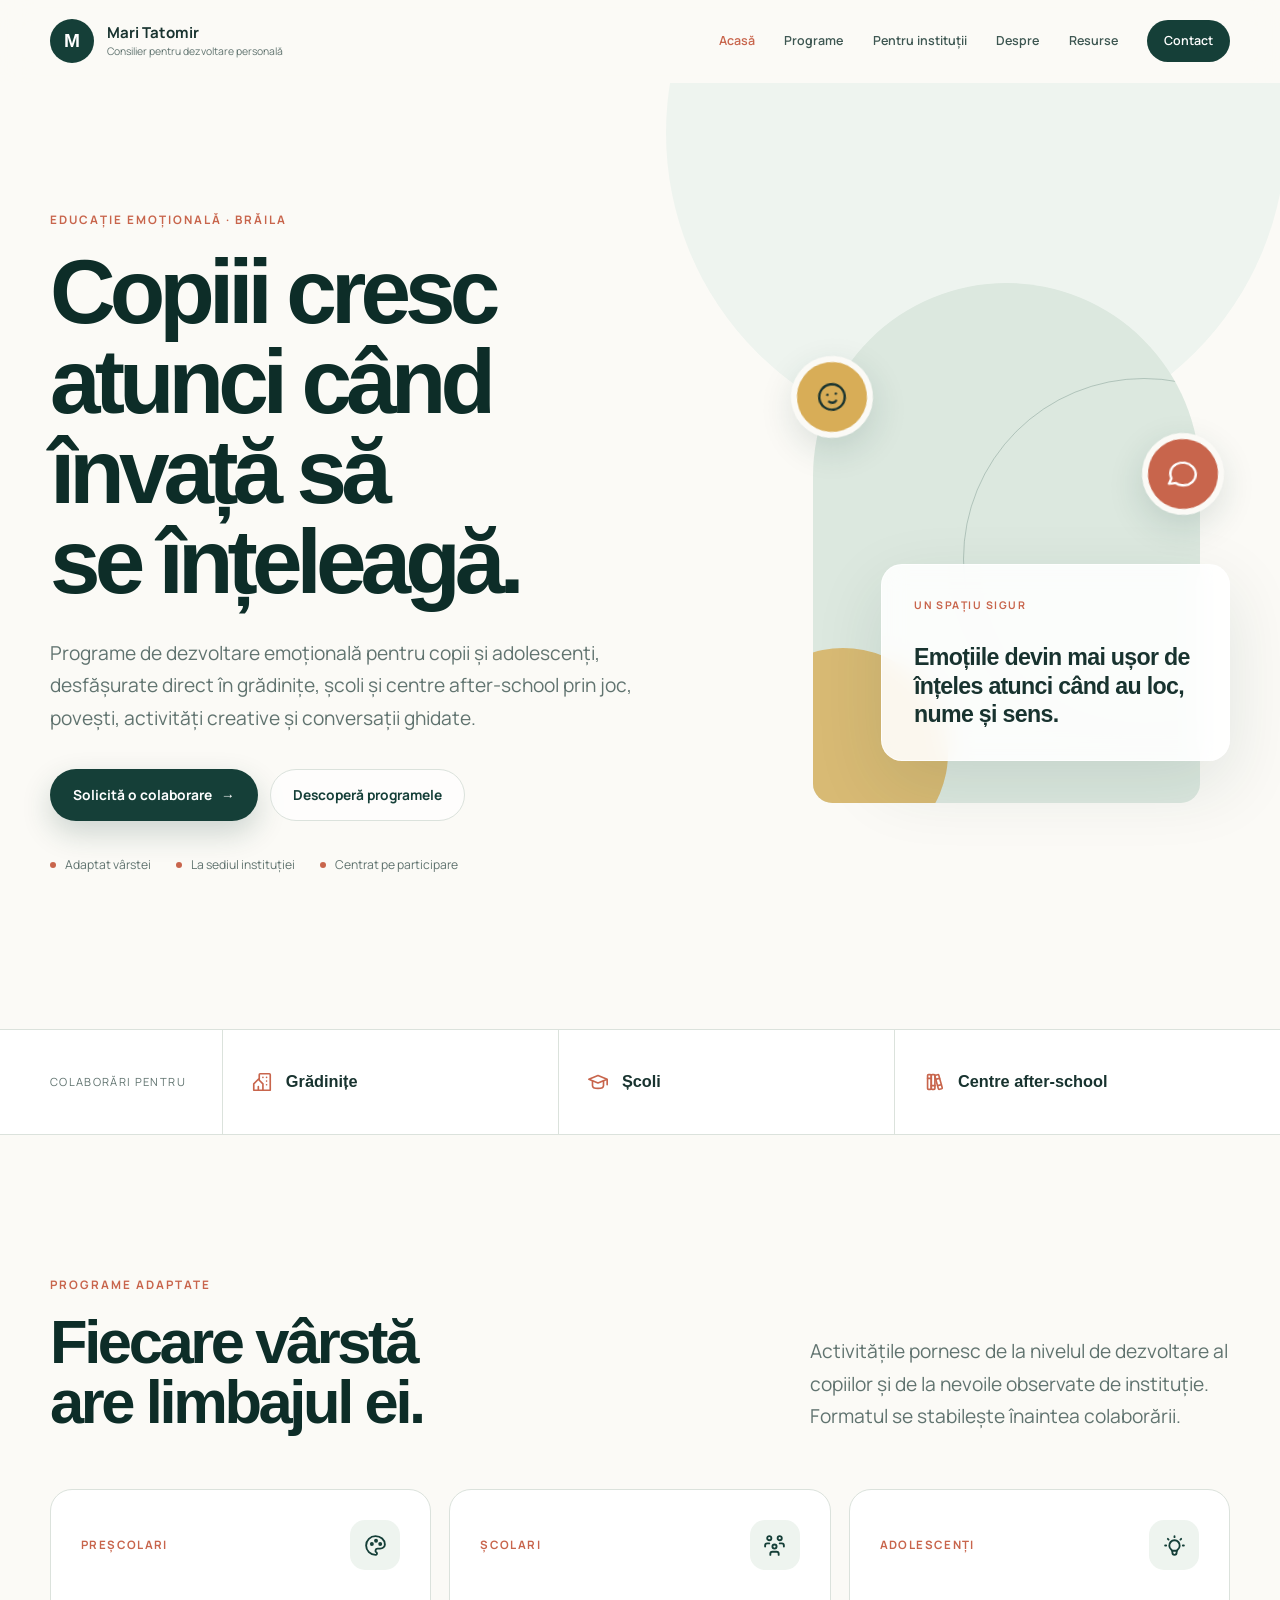
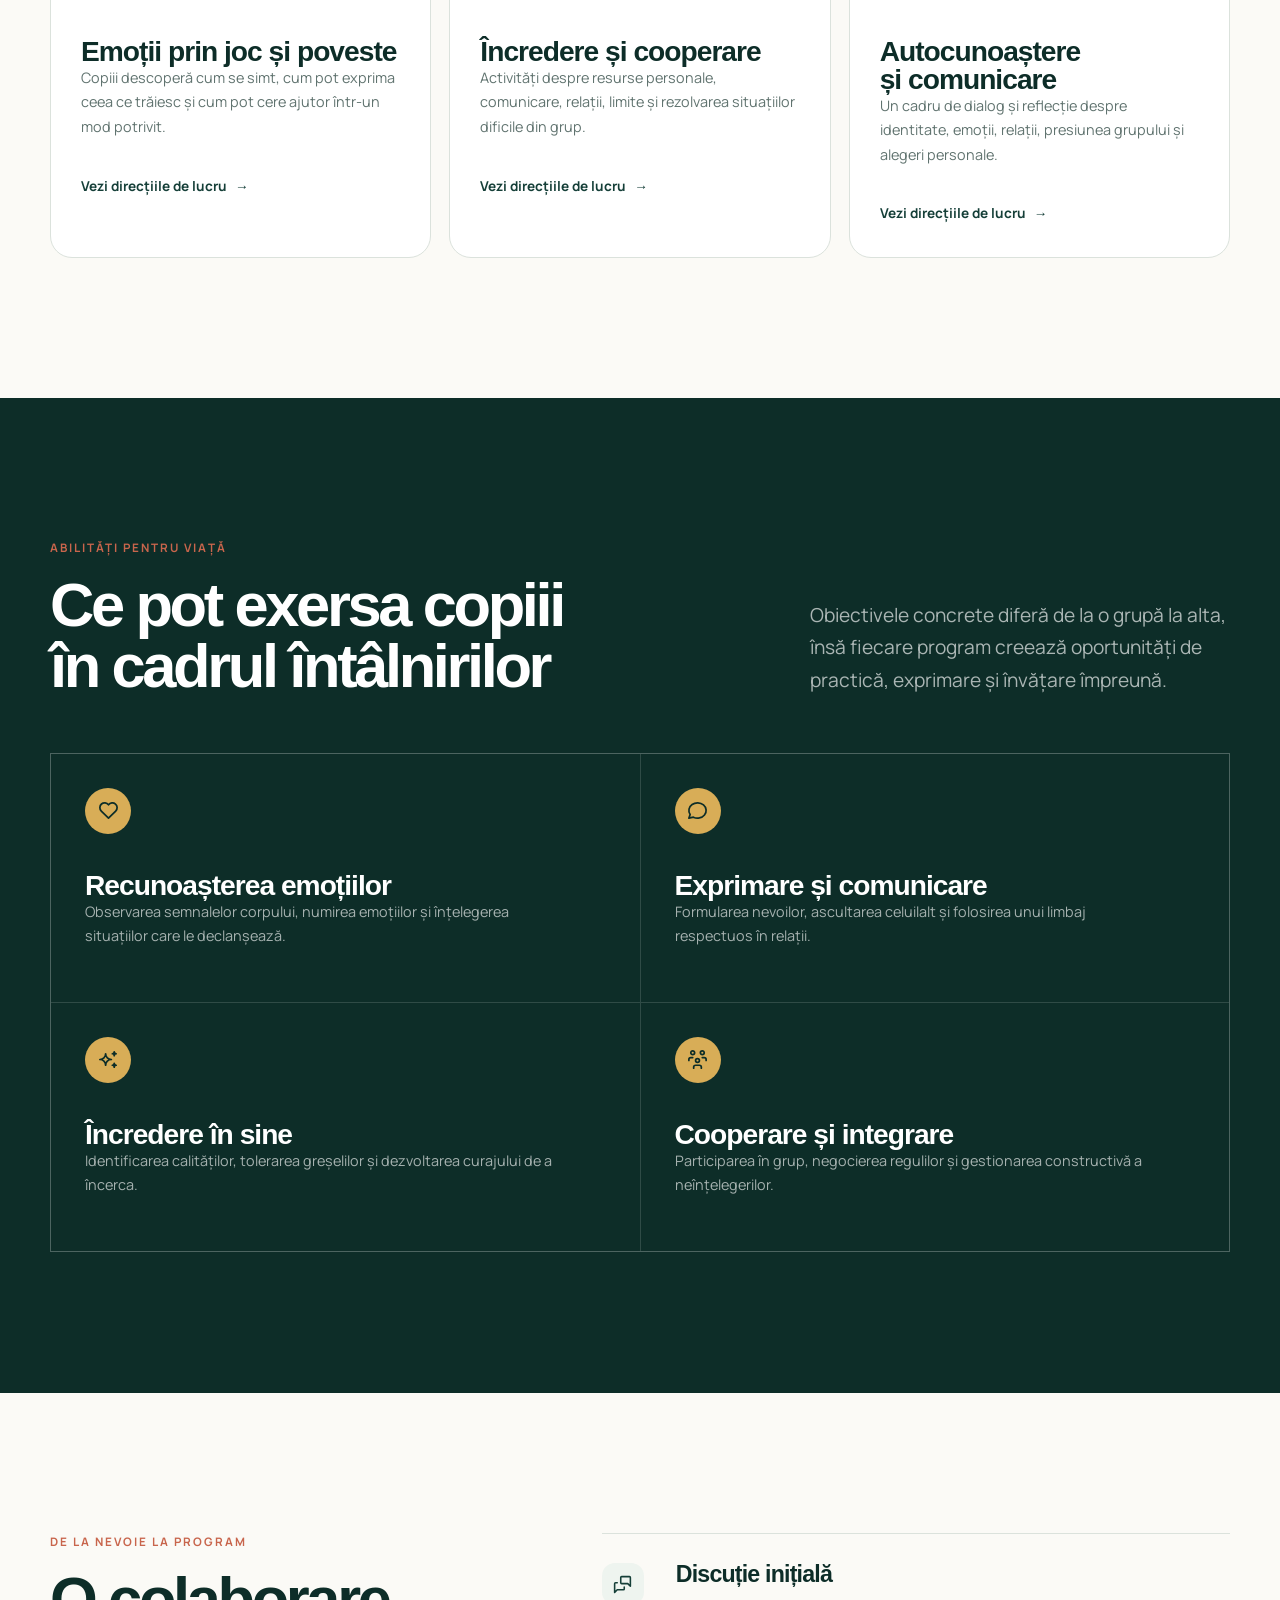
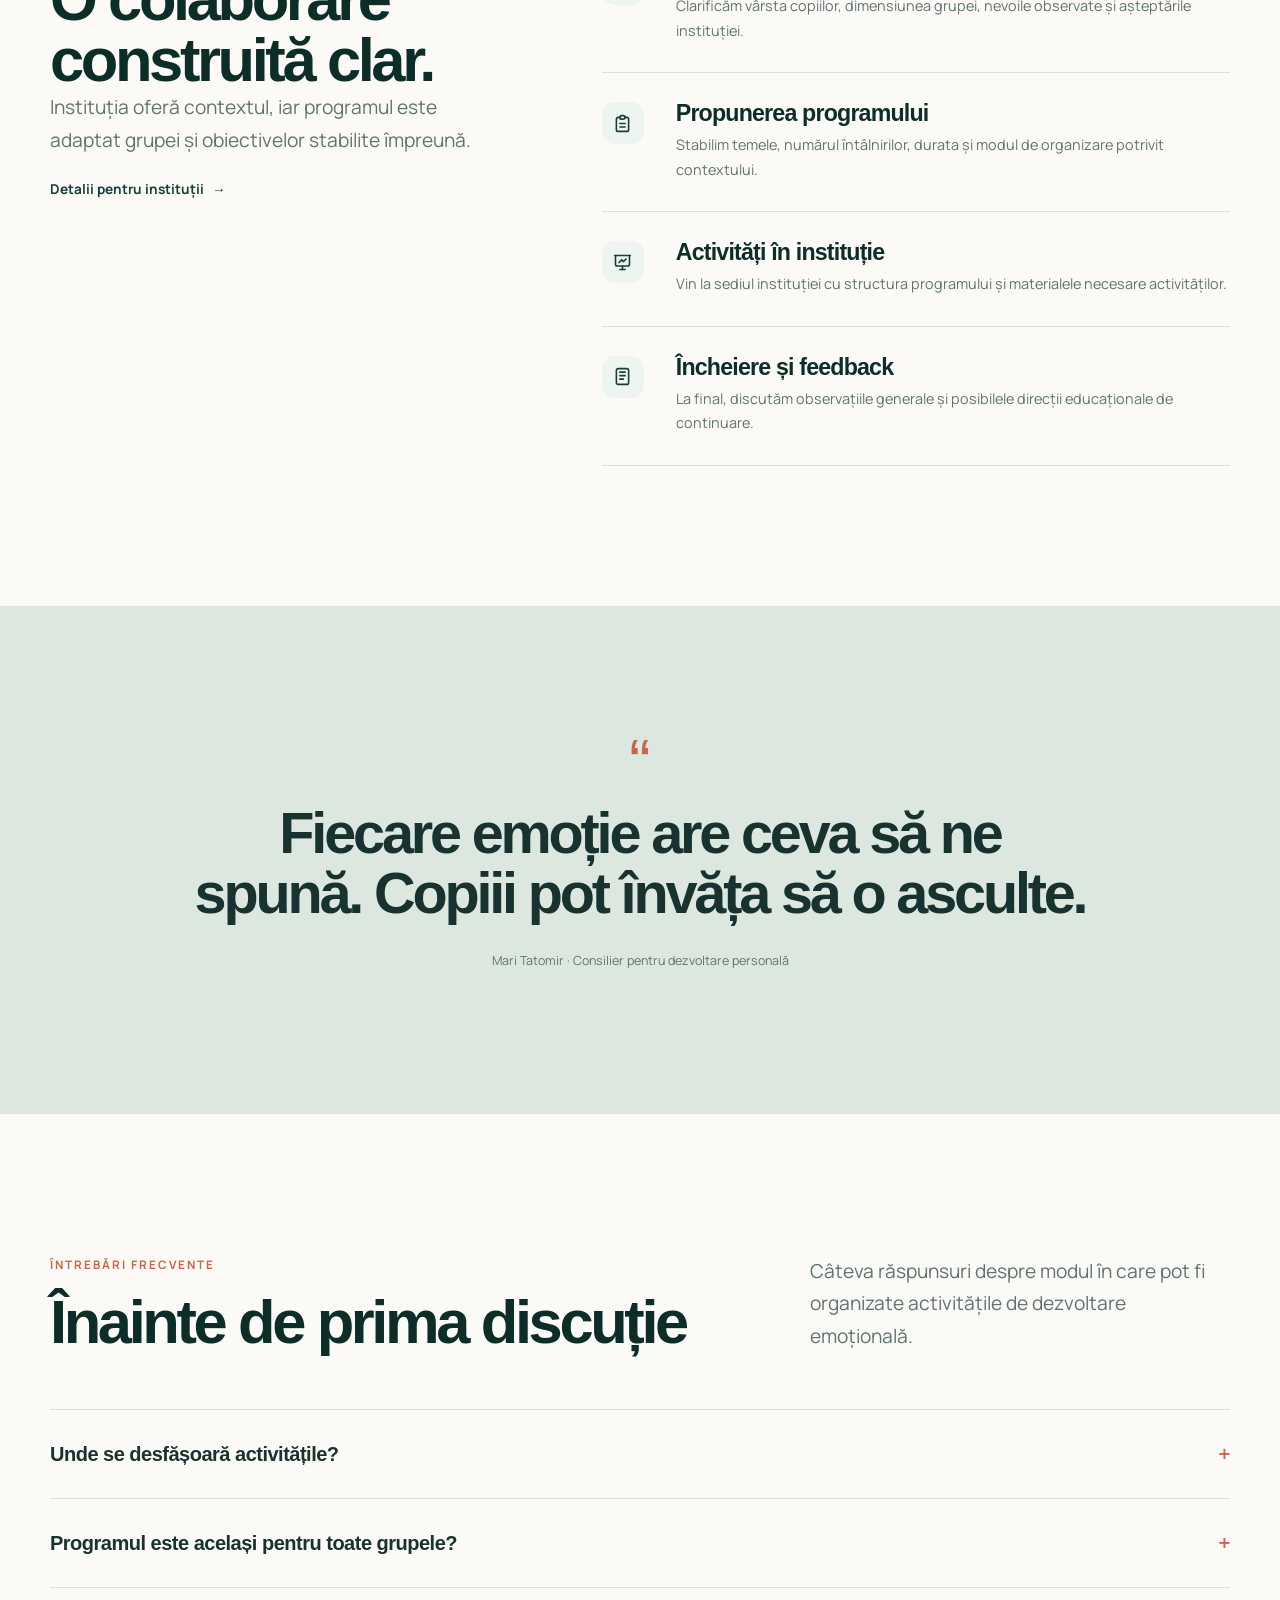
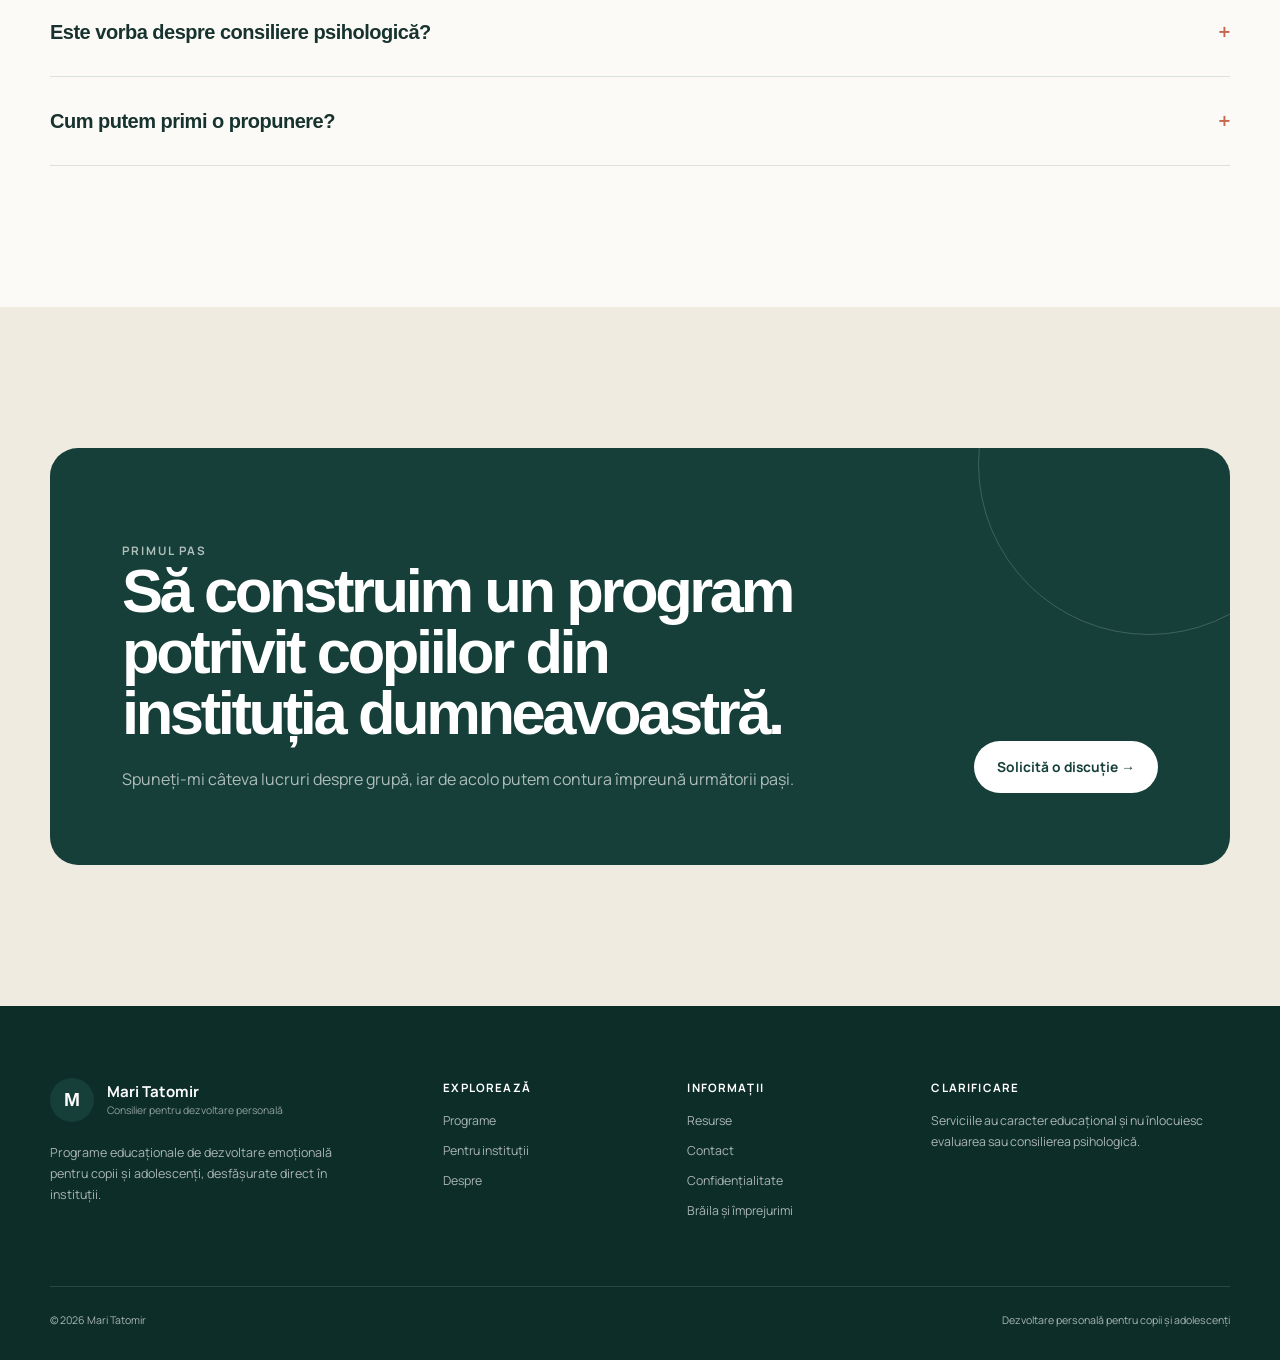
==== commit 6b444a20: "Add local typography and SVG icon system" ====
--- a/index.html
+++ b/index.html
@@ -22,29 +22,29 @@
   <main id="continut">
     <section class="hero"><div class="wrap hero-grid">
       <div class="reveal"><p class="eyebrow">Educație emoțională · Brăila</p><h1>Copiii cresc atunci când învață să se înțeleagă.</h1><p class="lead">Programe de dezvoltare emoțională pentru copii și adolescenți, desfășurate direct în grădinițe, școli și centre after-school prin joc, povești, activități creative și conversații ghidate.</p><div class="hero-actions"><a class="button button-primary" href="contact.html">Solicită o colaborare <span>→</span></a><a class="button button-light" href="programe.html">Descoperă programele</a></div><div class="proof-row"><span>Adaptat vârstei</span><span>La sediul instituției</span><span>Centrat pe participare</span></div></div>
-      <div class="hero-art reveal" aria-label="Reprezentare vizuală a unui spațiu sigur pentru exprimarea emoțiilor"><div class="arch"></div><span class="orbit orbit-a" aria-hidden="true">◡</span><span class="orbit orbit-b" aria-hidden="true">◠</span><div class="art-card"><span class="art-kicker">Un spațiu sigur</span><p>Emoțiile devin mai ușor de înțeles atunci când au loc, nume și sens.</p></div></div>
+      <div class="hero-art reveal" aria-label="Reprezentare vizuală a unui spațiu sigur pentru exprimarea emoțiilor"><div class="arch"></div><span class="orbit orbit-a" aria-hidden="true"><svg class="icon"><use href="assets/icons.svg#icon-mood-smile"></use></svg></span><span class="orbit orbit-b" aria-hidden="true"><svg class="icon"><use href="assets/icons.svg#icon-message-circle"></use></svg></span><div class="art-card"><span class="art-kicker">Un spațiu sigur</span><p>Emoțiile devin mai ușor de înțeles atunci când au loc, nume și sens.</p></div></div>
     </div></section>
 
-    <div class="trust-bar"><div class="wrap trust-inner"><span class="trust-label">Colaborări pentru</span><div class="trust-item"><b>01</b> Grădinițe</div><div class="trust-item"><b>02</b> Școli</div><div class="trust-item"><b>03</b> Centre after-school</div></div></div>
+    <div class="trust-bar"><div class="wrap trust-inner"><span class="trust-label">Colaborări pentru</span><div class="trust-item"><svg class="icon" aria-hidden="true"><use href="assets/icons.svg#icon-building-community"></use></svg> Grădinițe</div><div class="trust-item"><svg class="icon" aria-hidden="true"><use href="assets/icons.svg#icon-school"></use></svg> Școli</div><div class="trust-item"><svg class="icon" aria-hidden="true"><use href="assets/icons.svg#icon-books"></use></svg> Centre after-school</div></div></div>
 
     <section class="section"><div class="wrap"><div class="section-head reveal"><div><p class="eyebrow">Programe adaptate</p><h2>Fiecare vârstă are limbajul ei.</h2></div><p class="lead">Activitățile pornesc de la nivelul de dezvoltare al copiilor și de la nevoile observate de instituție. Formatul se stabilește înaintea colaborării.</p></div><div class="cards-3">
-      <article class="service-card reveal"><span class="card-index">PREȘCOLARI</span><h3>Emoții prin joc și poveste</h3><p>Copiii descoperă cum se simt, cum pot exprima ceea ce trăiesc și cum pot cere ajutor într-un mod potrivit.</p><a class="text-link" href="programe.html#prescolari">Vezi direcțiile de lucru</a></article>
-      <article class="service-card reveal"><span class="card-index">ȘCOLARI</span><h3>Încredere și cooperare</h3><p>Activități despre resurse personale, comunicare, relații, limite și rezolvarea situațiilor dificile din grup.</p><a class="text-link" href="programe.html#scolari">Vezi direcțiile de lucru</a></article>
-      <article class="service-card reveal"><span class="card-index">ADOLESCENȚI</span><h3>Autocunoaștere și comunicare</h3><p>Un cadru de dialog și reflecție despre identitate, emoții, relații, presiunea grupului și alegeri personale.</p><a class="text-link" href="programe.html#adolescenti">Vezi direcțiile de lucru</a></article>
+      <article class="service-card reveal"><div class="card-top"><span class="card-index">PREȘCOLARI</span><span class="card-icon"><svg class="icon" aria-hidden="true"><use href="assets/icons.svg#icon-palette"></use></svg></span></div><h3>Emoții prin joc și poveste</h3><p>Copiii descoperă cum se simt, cum pot exprima ceea ce trăiesc și cum pot cere ajutor într-un mod potrivit.</p><a class="text-link" href="programe.html#prescolari">Vezi direcțiile de lucru</a></article>
+      <article class="service-card reveal"><div class="card-top"><span class="card-index">ȘCOLARI</span><span class="card-icon"><svg class="icon" aria-hidden="true"><use href="assets/icons.svg#icon-users-group"></use></svg></span></div><h3>Încredere și cooperare</h3><p>Activități despre resurse personale, comunicare, relații, limite și rezolvarea situațiilor dificile din grup.</p><a class="text-link" href="programe.html#scolari">Vezi direcțiile de lucru</a></article>
+      <article class="service-card reveal"><div class="card-top"><span class="card-index">ADOLESCENȚI</span><span class="card-icon"><svg class="icon" aria-hidden="true"><use href="assets/icons.svg#icon-bulb"></use></svg></span></div><h3>Autocunoaștere și comunicare</h3><p>Un cadru de dialog și reflecție despre identitate, emoții, relații, presiunea grupului și alegeri personale.</p><a class="text-link" href="programe.html#adolescenti">Vezi direcțiile de lucru</a></article>
     </div></div></section>
 
     <section class="section dark-section"><div class="wrap"><div class="section-head reveal"><div><p class="eyebrow">Abilități pentru viață</p><h2>Ce pot exersa copiii în cadrul întâlnirilor</h2></div><p class="lead">Obiectivele concrete diferă de la o grupă la alta, însă fiecare program creează oportunități de practică, exprimare și învățare împreună.</p></div><div class="skills-grid">
-      <article class="skill reveal"><span class="skill-number">01</span><h3>Recunoașterea emoțiilor</h3><p>Observarea semnalelor corpului, numirea emoțiilor și înțelegerea situațiilor care le declanșează.</p></article>
-      <article class="skill reveal"><span class="skill-number">02</span><h3>Exprimare și comunicare</h3><p>Formularea nevoilor, ascultarea celuilalt și folosirea unui limbaj respectuos în relații.</p></article>
-      <article class="skill reveal"><span class="skill-number">03</span><h3>Încredere în sine</h3><p>Identificarea calităților, tolerarea greșelilor și dezvoltarea curajului de a încerca.</p></article>
-      <article class="skill reveal"><span class="skill-number">04</span><h3>Cooperare și integrare</h3><p>Participarea în grup, negocierea regulilor și gestionarea constructivă a neînțelegerilor.</p></article>
+      <article class="skill reveal"><span class="skill-number"><svg class="icon" aria-hidden="true"><use href="assets/icons.svg#icon-heart"></use></svg></span><h3>Recunoașterea emoțiilor</h3><p>Observarea semnalelor corpului, numirea emoțiilor și înțelegerea situațiilor care le declanșează.</p></article>
+      <article class="skill reveal"><span class="skill-number"><svg class="icon" aria-hidden="true"><use href="assets/icons.svg#icon-message-circle"></use></svg></span><h3>Exprimare și comunicare</h3><p>Formularea nevoilor, ascultarea celuilalt și folosirea unui limbaj respectuos în relații.</p></article>
+      <article class="skill reveal"><span class="skill-number"><svg class="icon" aria-hidden="true"><use href="assets/icons.svg#icon-sparkles"></use></svg></span><h3>Încredere în sine</h3><p>Identificarea calităților, tolerarea greșelilor și dezvoltarea curajului de a încerca.</p></article>
+      <article class="skill reveal"><span class="skill-number"><svg class="icon" aria-hidden="true"><use href="assets/icons.svg#icon-users-group"></use></svg></span><h3>Cooperare și integrare</h3><p>Participarea în grup, negocierea regulilor și gestionarea constructivă a neînțelegerilor.</p></article>
     </div></div></section>
 
     <section class="section"><div class="wrap split"><div class="sticky-copy reveal"><p class="eyebrow">De la nevoie la program</p><h2>O colaborare construită clar.</h2><p class="lead">Instituția oferă contextul, iar programul este adaptat grupei și obiectivelor stabilite împreună.</p><a class="text-link" href="institutii.html">Detalii pentru instituții</a></div><div class="steps">
-      <article class="step reveal"><span>01</span><div><h3>Discuție inițială</h3><p>Clarificăm vârsta copiilor, dimensiunea grupei, nevoile observate și așteptările instituției.</p></div></article>
-      <article class="step reveal"><span>02</span><div><h3>Propunerea programului</h3><p>Stabilim temele, numărul întâlnirilor, durata și modul de organizare potrivit contextului.</p></div></article>
-      <article class="step reveal"><span>03</span><div><h3>Activități în instituție</h3><p>Vin la sediul instituției cu structura programului și materialele necesare activităților.</p></div></article>
-      <article class="step reveal"><span>04</span><div><h3>Încheiere și feedback</h3><p>La final, discutăm observațiile generale și posibilele direcții educaționale de continuare.</p></div></article>
+      <article class="step reveal"><span><svg class="icon" aria-hidden="true"><use href="assets/icons.svg#icon-messages"></use></svg></span><div><h3>Discuție inițială</h3><p>Clarificăm vârsta copiilor, dimensiunea grupei, nevoile observate și așteptările instituției.</p></div></article>
+      <article class="step reveal"><span><svg class="icon" aria-hidden="true"><use href="assets/icons.svg#icon-clipboard-text"></use></svg></span><div><h3>Propunerea programului</h3><p>Stabilim temele, numărul întâlnirilor, durata și modul de organizare potrivit contextului.</p></div></article>
+      <article class="step reveal"><span><svg class="icon" aria-hidden="true"><use href="assets/icons.svg#icon-presentation"></use></svg></span><div><h3>Activități în instituție</h3><p>Vin la sediul instituției cu structura programului și materialele necesare activităților.</p></div></article>
+      <article class="step reveal"><span><svg class="icon" aria-hidden="true"><use href="assets/icons.svg#icon-notes"></use></svg></span><div><h3>Încheiere și feedback</h3><p>La final, discutăm observațiile generale și posibilele direcții educaționale de continuare.</p></div></article>
     </div></div></section>
 
     <section class="section quote-section"><div class="wrap quote reveal"><div class="quote-mark">“</div><blockquote>Fiecare emoție are ceva să ne spună. Copiii pot învăța să o asculte.</blockquote><cite>Mari Tatomir · Consilier pentru dezvoltare personală</cite></div></section>
--- a/styles.css
+++ b/styles.css
@@ -1,4 +1,35 @@
-@import url("https://fonts.googleapis.com/css2?family=Manrope:wght@400;500;600;700&family=Newsreader:opsz,wght@6..72,500;6..72,600&display=swap");
+@font-face {
+  font-family: "Bricolage Grotesque";
+  src: url("assets/fonts/bricolage-grotesque-latin-ext.woff2") format("woff2");
+  font-style: normal;
+  font-weight: 200 800;
+  font-display: swap;
+  unicode-range: U+0100-02BA,U+02BD-02C5,U+02C7-02CC,U+02CE-02D7,U+02DD-02FF,U+0304,U+0308,U+0329,U+1D00-1DBF,U+1E00-1E9F,U+1EF2-1EFF,U+2020,U+20A0-20AB,U+20AD-20C0,U+2113,U+2C60-2C7F,U+A720-A7FF;
+}
+@font-face {
+  font-family: "Bricolage Grotesque";
+  src: url("assets/fonts/bricolage-grotesque-latin.woff2") format("woff2");
+  font-style: normal;
+  font-weight: 200 800;
+  font-display: swap;
+  unicode-range: U+0000-00FF,U+0131,U+0152-0153,U+02BB-02BC,U+02C6,U+02DA,U+02DC,U+0304,U+0308,U+0329,U+2000-206F,U+20AC,U+2122,U+2191,U+2193,U+2212,U+2215,U+FEFF,U+FFFD;
+}
+@font-face {
+  font-family: "Manrope";
+  src: url("assets/fonts/manrope-latin-ext.woff2") format("woff2");
+  font-style: normal;
+  font-weight: 200 800;
+  font-display: swap;
+  unicode-range: U+0100-02BA,U+02BD-02C5,U+02C7-02CC,U+02CE-02D7,U+02DD-02FF,U+0304,U+0308,U+0329,U+1D00-1DBF,U+1E00-1E9F,U+1EF2-1EFF,U+2020,U+20A0-20AB,U+20AD-20C0,U+2113,U+2C60-2C7F,U+A720-A7FF;
+}
+@font-face {
+  font-family: "Manrope";
+  src: url("assets/fonts/manrope-latin.woff2") format("woff2");
+  font-style: normal;
+  font-weight: 200 800;
+  font-display: swap;
+  unicode-range: U+0000-00FF,U+0131,U+0152-0153,U+02BB-02BC,U+02C6,U+02DA,U+02DC,U+0304,U+0308,U+0329,U+2000-206F,U+20AC,U+2122,U+2191,U+2193,U+2212,U+2215,U+FEFF,U+FFFD;
+}
 
 :root {
   --forest: #153f38;
@@ -13,7 +44,7 @@
   --muted: #60736f;
   --line: #dbe2dc;
   --white: #fff;
-  --serif: "Newsreader", Georgia, serif;
+  --display: "Bricolage Grotesque", Arial, sans-serif;
   --sans: "Manrope", Arial, sans-serif;
   --shadow: 0 24px 70px rgba(16, 54, 47, 0.11);
   --radius: 22px;
@@ -35,10 +66,10 @@
 a { color: inherit; text-decoration: none; }
 button, input, textarea, select { font: inherit; }
 p { margin: 0 0 1.2rem; }
-h1, h2, h3 { margin: 0; color: var(--forest-deep); font-family: var(--serif); font-weight: 600; line-height: 1.03; text-wrap: balance; }
-h1 { font-size: clamp(3.5rem, 7.4vw, 7.2rem); letter-spacing: -0.052em; }
-h2 { font-size: clamp(2.55rem, 5vw, 4.9rem); letter-spacing: -0.04em; }
-h3 { font-size: clamp(1.5rem, 2.2vw, 2rem); letter-spacing: -0.025em; }
+h1, h2, h3 { margin: 0; color: var(--forest-deep); font-family: var(--display); font-weight: 650; line-height: .99; text-wrap: balance; }
+h1 { font-size: clamp(3.5rem, 7.1vw, 6.9rem); letter-spacing: -0.065em; font-variation-settings: "wdth" 92; }
+h2 { font-size: clamp(2.55rem, 4.8vw, 4.7rem); letter-spacing: -0.055em; }
+h3 { font-size: clamp(1.5rem, 2.2vw, 2rem); letter-spacing: -0.035em; }
 .wrap { width: min(1180px, calc(100% - 48px)); margin-inline: auto; }
 .narrow { width: min(780px, calc(100% - 48px)); margin-inline: auto; }
 .section { padding: clamp(88px, 11vw, 150px) 0; }
@@ -54,7 +85,7 @@
 .site-header.is-scrolled { border-color: var(--line); box-shadow: 0 5px 28px rgba(16,54,47,.06); }
 .header-inner { display: flex; min-height: 82px; align-items: center; justify-content: space-between; gap: 32px; }
 .brand { display: flex; align-items: center; gap: 13px; line-height: 1.15; }
-.brand-mark { display: grid; width: 44px; height: 44px; place-items: center; border-radius: 50%; background: var(--forest); color: white; font-family: var(--serif); font-size: 1.35rem; }
+.brand-mark { display: grid; width: 44px; height: 44px; place-items: center; border-radius: 50%; background: var(--forest); color: white; font-family: var(--display); font-size: 1.2rem; font-weight: 700; }
 .brand strong, .brand small { display: block; }
 .brand strong { font-size: .94rem; }
 .brand small { margin-top: 5px; color: var(--muted); font-size: .65rem; }
@@ -89,22 +120,27 @@
 .arch::before { width: 360px; height: 360px; right: -125px; top: 95px; border: 1px solid rgba(21,63,56,.22); }
 .arch::after { width: 210px; height: 210px; left: -75px; bottom: -55px; background: var(--gold); opacity: .78; }
 .art-card { position: absolute; z-index: 2; right: 0; bottom: 42px; width: 82%; padding: 32px; border: 1px solid rgba(255,255,255,.85); border-radius: 21px; background: rgba(255,255,255,.88); box-shadow: var(--shadow); backdrop-filter: blur(12px); }
-.art-card p { margin: 0; font-family: var(--serif); font-size: 1.55rem; line-height: 1.25; }
+.art-card p { margin: 0; font-family: var(--display); font-size: 1.45rem; font-weight: 600; line-height: 1.22; letter-spacing: -.03em; }
 .art-kicker { display: block; margin-bottom: 28px; color: var(--clay); font-size: .66rem; font-weight: 700; letter-spacing: .14em; text-transform: uppercase; }
-.orbit { position: absolute; z-index: 3; display: grid; width: 82px; height: 82px; place-items: center; border: 6px solid var(--paper); border-radius: 50%; box-shadow: 0 12px 35px rgba(21,63,56,.14); font-family: var(--serif); font-size: 1.7rem; }
+.orbit { position: absolute; z-index: 3; display: grid; width: 82px; height: 82px; place-items: center; border: 6px solid var(--paper); border-radius: 50%; box-shadow: 0 12px 35px rgba(21,63,56,.14); }
+.orbit .icon { width: 34px; height: 34px; stroke-width: 1.7; }
 .orbit-a { top: 73px; left: -13px; background: var(--gold); transform: rotate(-8deg); }
 .orbit-b { top: 150px; right: 6px; background: var(--clay); color: white; transform: rotate(7deg); }
 
 .trust-bar { border-block: 1px solid var(--line); background: white; }
 .trust-inner { display: grid; grid-template-columns: auto repeat(3, 1fr); min-height: 104px; align-items: center; }
 .trust-label { padding-right: 36px; color: var(--muted); font-size: .7rem; letter-spacing: .12em; text-transform: uppercase; }
-.trust-item { height: 100%; padding: 0 28px; border-left: 1px solid var(--line); display: flex; align-items: center; gap: 13px; font-family: var(--serif); font-size: 1.12rem; }
-.trust-item b { color: var(--clay); font-family: var(--sans); font-size: .72rem; }
+.trust-item { height: 100%; padding: 0 28px; border-left: 1px solid var(--line); display: flex; align-items: center; gap: 13px; font-family: var(--display); font-size: 1.02rem; font-weight: 600; }
+.trust-item .icon { color: var(--clay); }
 
 .cards-3 { display: grid; grid-template-columns: repeat(3, 1fr); gap: 18px; }
 .service-card { min-height: 360px; padding: 30px; border: 1px solid var(--line); border-radius: var(--radius); background: white; transition: transform .2s, box-shadow .2s; }
 .service-card:hover { transform: translateY(-6px); box-shadow: var(--shadow); }
 .card-index { display: block; margin-bottom: 78px; color: var(--clay); font-size: .72rem; font-weight: 700; letter-spacing: .12em; }
+.card-top { display: flex; margin-bottom: 68px; align-items: center; justify-content: space-between; gap: 20px; }
+.card-top .card-index { margin: 0; }
+.card-icon { display: grid; width: 50px; height: 50px; place-items: center; border-radius: 15px; background: var(--sage-soft); color: var(--forest); }
+.card-icon .icon { width: 25px; height: 25px; }
 .service-card p { color: var(--muted); font-size: .9rem; }
 .service-card .text-link { margin-top: 16px; }
 
@@ -113,26 +149,29 @@
 .dark-section .lead { color: rgba(255,255,255,.65); }
 .skills-grid { display: grid; grid-template-columns: repeat(2, 1fr); gap: 1px; border: 1px solid rgba(255,255,255,.14); background: rgba(255,255,255,.14); }
 .skill { min-height: 230px; padding: 34px; background: var(--forest-deep); }
-.skill-number { display: inline-grid; width: 42px; height: 42px; margin-bottom: 38px; place-items: center; border-radius: 50%; background: var(--gold); color: var(--forest-deep); font-weight: 700; }
+.skill-number { display: inline-grid; width: 46px; height: 46px; margin-bottom: 38px; place-items: center; border-radius: 50%; background: var(--gold); color: var(--forest-deep); }
+.skill-number .icon { width: 23px; height: 23px; }
 .skill p { max-width: 480px; color: rgba(255,255,255,.63); font-size: .9rem; }
 
 .split { display: grid; grid-template-columns: minmax(300px, .82fr) minmax(0, 1.18fr); gap: clamp(55px, 9vw, 125px); align-items: start; }
 .sticky-copy { position: sticky; top: 125px; }
 .steps { border-top: 1px solid var(--line); }
 .step { display: grid; grid-template-columns: 54px 1fr; gap: 20px; padding: 29px 0; border-bottom: 1px solid var(--line); }
-.step > span { color: var(--clay); font-size: .72rem; font-weight: 700; }
+.step > span { display: grid; width: 42px; height: 42px; place-items: center; border-radius: 13px; background: var(--sage-soft); color: var(--forest); }
+.dark-section .step > span { background: rgba(255,255,255,.1); color: var(--gold); }
+.step > span .icon { width: 21px; height: 21px; }
 .step h3 { margin-bottom: 8px; font-size: 1.45rem; }
 .step p { margin: 0; color: var(--muted); font-size: .9rem; }
 
 .quote-section { background: var(--sage); }
 .quote { max-width: 950px; margin: 0 auto; text-align: center; }
-.quote-mark { color: var(--clay); font-family: var(--serif); font-size: 4rem; line-height: .5; }
-.quote blockquote { margin: 25px 0 22px; font-family: var(--serif); font-size: clamp(2.2rem, 4.5vw, 4.6rem); line-height: 1.08; letter-spacing: -.035em; text-wrap: balance; }
+.quote-mark { color: var(--clay); font-family: var(--display); font-size: 4rem; line-height: .5; }
+.quote blockquote { margin: 25px 0 22px; font-family: var(--display); font-size: clamp(2.2rem, 4.5vw, 4.6rem); font-weight: 600; line-height: 1.04; letter-spacing: -.055em; text-wrap: balance; }
 .quote cite { color: var(--muted); font-size: .78rem; font-style: normal; }
 
 .faq { border-top: 1px solid var(--line); }
 .faq details { border-bottom: 1px solid var(--line); }
-.faq summary { display: flex; padding: 25px 0; align-items: center; justify-content: space-between; gap: 24px; cursor: pointer; list-style: none; font-family: var(--serif); font-size: 1.35rem; }
+.faq summary { display: flex; padding: 25px 0; align-items: center; justify-content: space-between; gap: 24px; cursor: pointer; list-style: none; font-family: var(--display); font-size: 1.25rem; font-weight: 600; letter-spacing: -.025em; }
 .faq summary::-webkit-details-marker { display: none; }
 .faq summary::after { content: "+"; color: var(--clay); font-family: var(--sans); font-size: 1.4rem; }
 .faq details[open] summary::after { content: "−"; }
@@ -171,17 +210,26 @@
 
 .about-grid { display: grid; grid-template-columns: minmax(330px, .72fr) minmax(0, 1.1fr); gap: clamp(55px, 9vw, 125px); align-items: center; }
 .portrait-panel { min-height: 610px; display: grid; place-content: center; border-radius: 250px 250px 24px 24px; background: var(--sage); text-align: center; }
-.portrait-panel span { color: var(--forest); font-family: var(--serif); font-size: 8rem; letter-spacing: -.08em; }
+.portrait-panel span { color: var(--forest); font-family: var(--display); font-size: 8rem; font-weight: 700; letter-spacing: -.1em; }
 .portrait-panel small { color: var(--muted); }
 .values { display: grid; grid-template-columns: repeat(3,1fr); gap: 18px; margin-top: 42px; }
 .value { padding-top: 18px; border-top: 2px solid var(--clay); }
-.value strong { display: block; margin-bottom: 5px; font-family: var(--serif); font-size: 1.2rem; }
+.value strong { display: block; margin-bottom: 5px; font-family: var(--display); font-size: 1.15rem; }
 .value span { color: var(--muted); font-size: .78rem; }
 
 .article-grid { display: grid; grid-template-columns: repeat(3, 1fr); gap: 18px; }
 .article-card { overflow: hidden; border: 1px solid var(--line); border-radius: 20px; background: white; }
 .article-visual { height: 190px; padding: 25px; background: var(--sage); }
-.article-visual span { display: grid; width: 68px; height: 68px; place-items: center; border-radius: 50%; background: var(--gold); font-family: var(--serif); font-size: 1.8rem; }
+.article-visual span { display: grid; width: 68px; height: 68px; place-items: center; border-radius: 50%; background: var(--gold); color: var(--forest-deep); }
+.article-visual .icon { width: 31px; height: 31px; }
+
+.icon { width: 22px; height: 22px; flex: 0 0 auto; fill: none; stroke: currentColor; stroke-width: 1.8; stroke-linecap: round; stroke-linejoin: round; }
+.icon-inline { width: 17px; height: 17px; }
+.button .icon { width: 17px; height: 17px; transition: transform .18s; }
+.button:hover .icon { transform: translateX(3px); }
+.feature-icon { display: grid; width: 48px; height: 48px; margin-bottom: 28px; place-items: center; border-radius: 14px; background: var(--sage-soft); color: var(--forest); }
+.feature-icon .icon { width: 24px; height: 24px; }
+.quote-section .feature-icon { background: rgba(255,255,255,.64); }
 .article-body { padding: 27px; }
 .article-body small { color: var(--clay); font-size: .67rem; font-weight: 700; letter-spacing: .1em; text-transform: uppercase; }
 .article-body h3 { margin: 12px 0; }
@@ -189,7 +237,8 @@
 
 .contact-grid { display: grid; grid-template-columns: minmax(0, .75fr) minmax(440px, 1.1fr); gap: clamp(55px, 9vw, 125px); align-items: start; }
 .contact-points { margin: 35px 0; padding: 0; list-style: none; }
-.contact-points li { padding: 14px 0; border-bottom: 1px solid var(--line); color: var(--muted); font-size: .88rem; }
+.contact-points li { display: flex; padding: 16px 0; align-items: flex-start; gap: 14px; border-bottom: 1px solid var(--line); color: var(--muted); font-size: .88rem; }
+.contact-points li > .icon { margin-top: 3px; color: var(--clay); }
 .contact-points strong { display: block; color: var(--ink); }
 .form { padding: clamp(28px, 4vw, 45px); border: 1px solid var(--line); border-radius: 22px; background: white; box-shadow: var(--shadow); }
 .form-row { display: grid; grid-template-columns: 1fr 1fr; gap: 16px; }
@@ -250,6 +299,7 @@
   .cards-3, .article-grid, .skills-grid, .feature-list, .values { grid-template-columns: 1fr; }
   .service-card { min-height: 300px; }
   .card-index { margin-bottom: 52px; }
+  .card-top { margin-bottom: 48px; }
   .skill { min-height: auto; }
   .cta-box { grid-template-columns: 1fr; align-items: start; }
   .page-hero { background: var(--paper); }
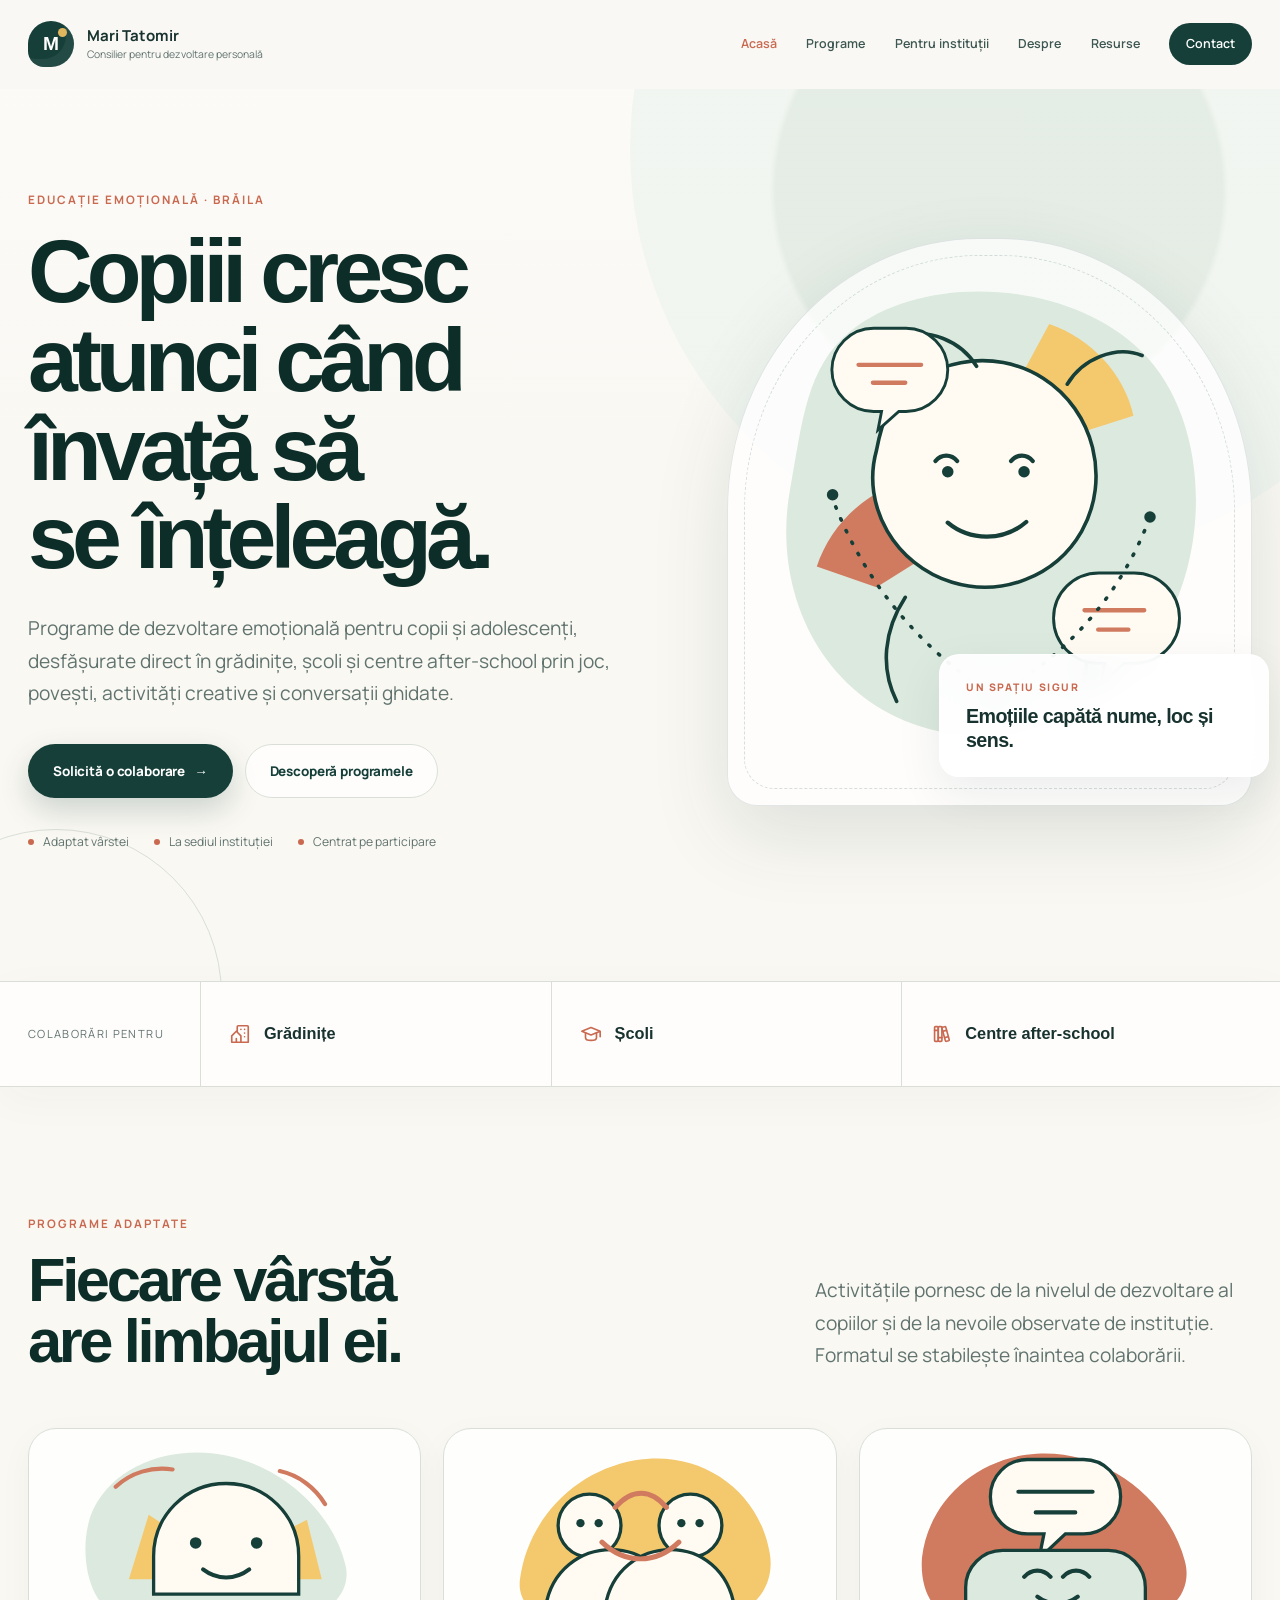
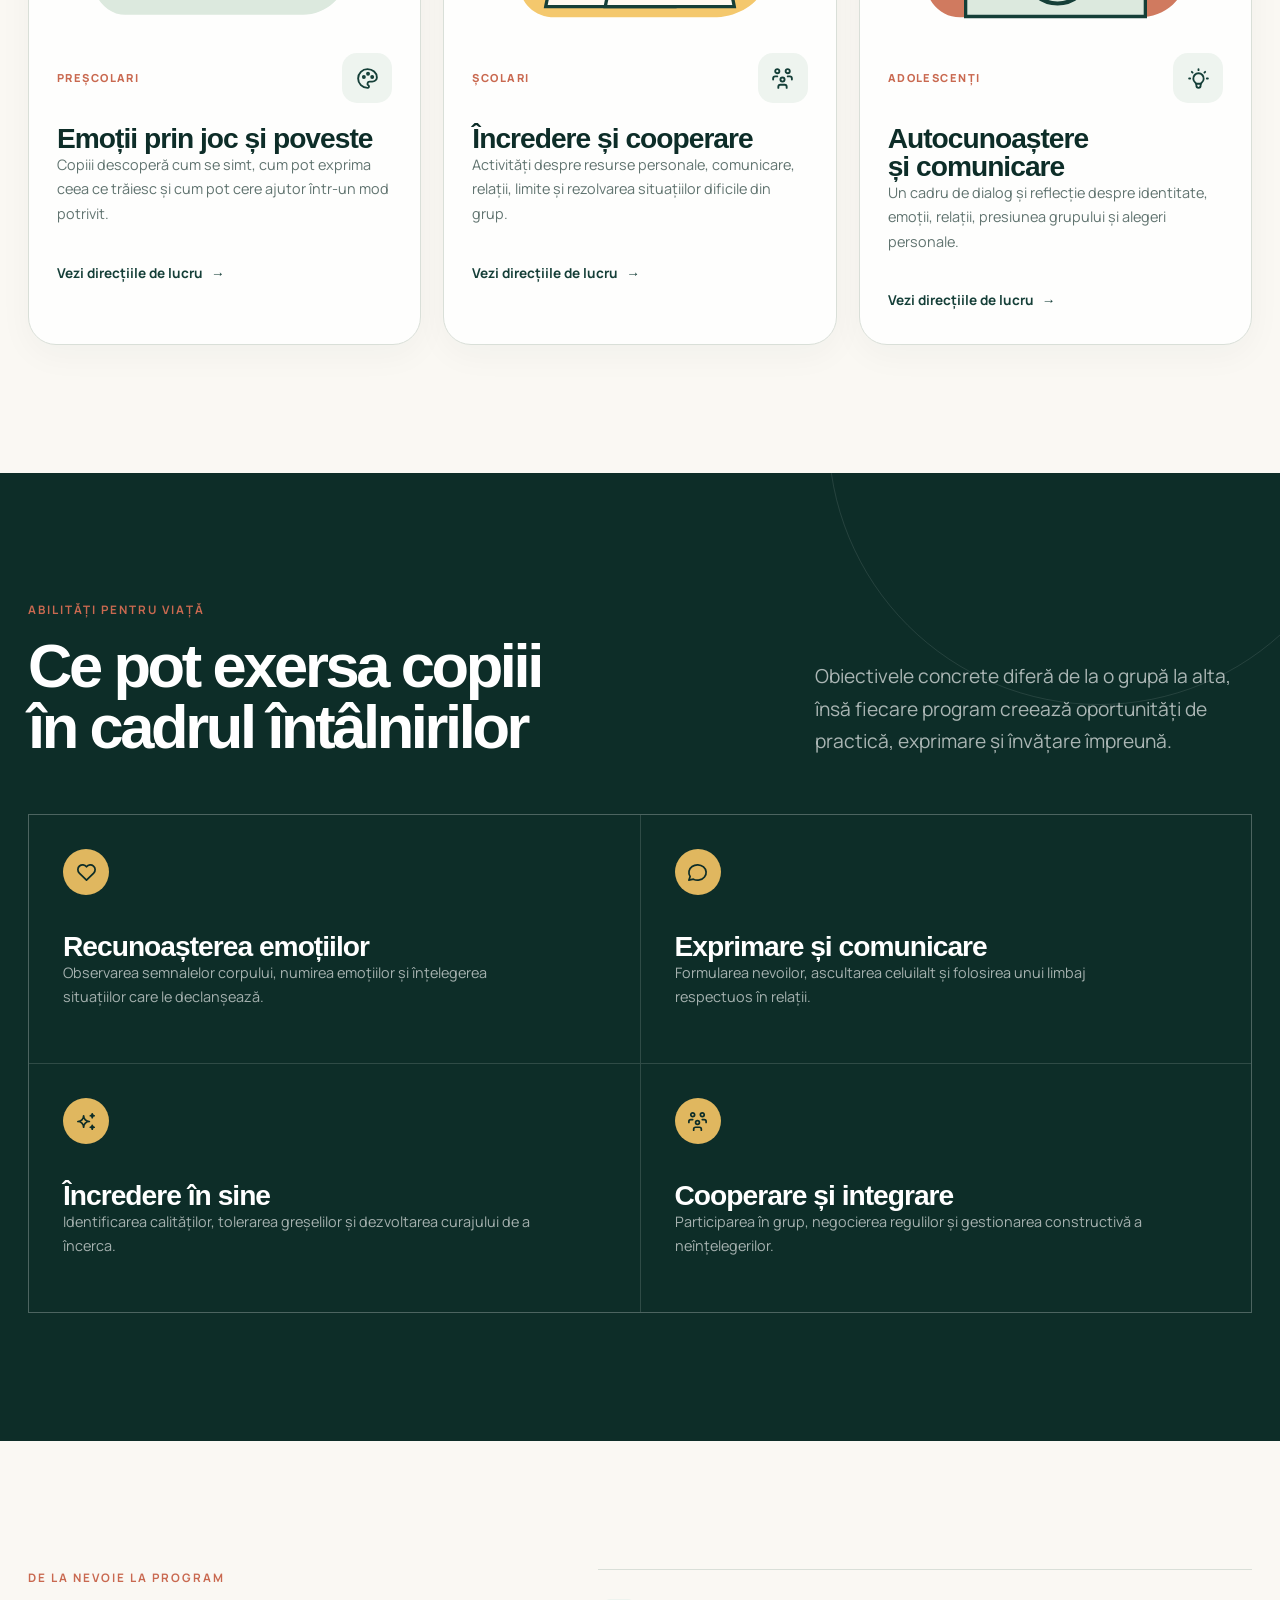
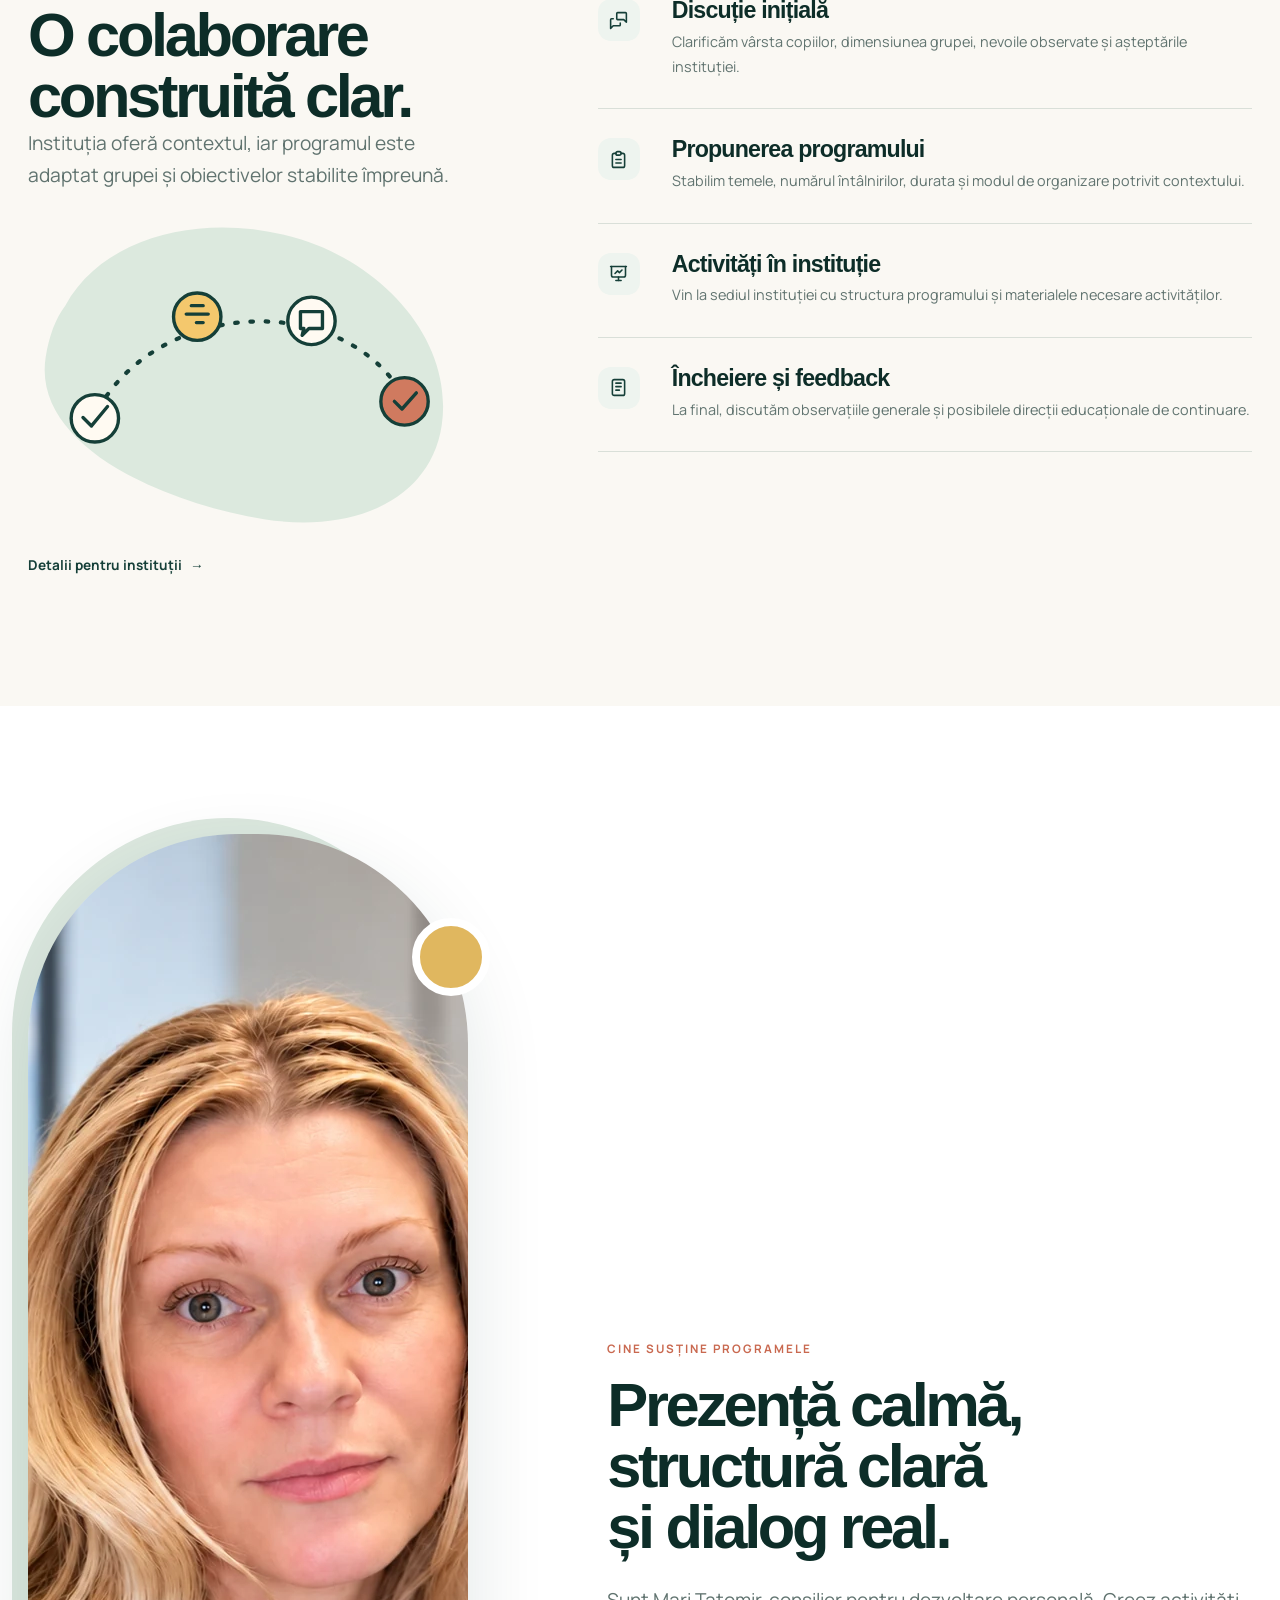
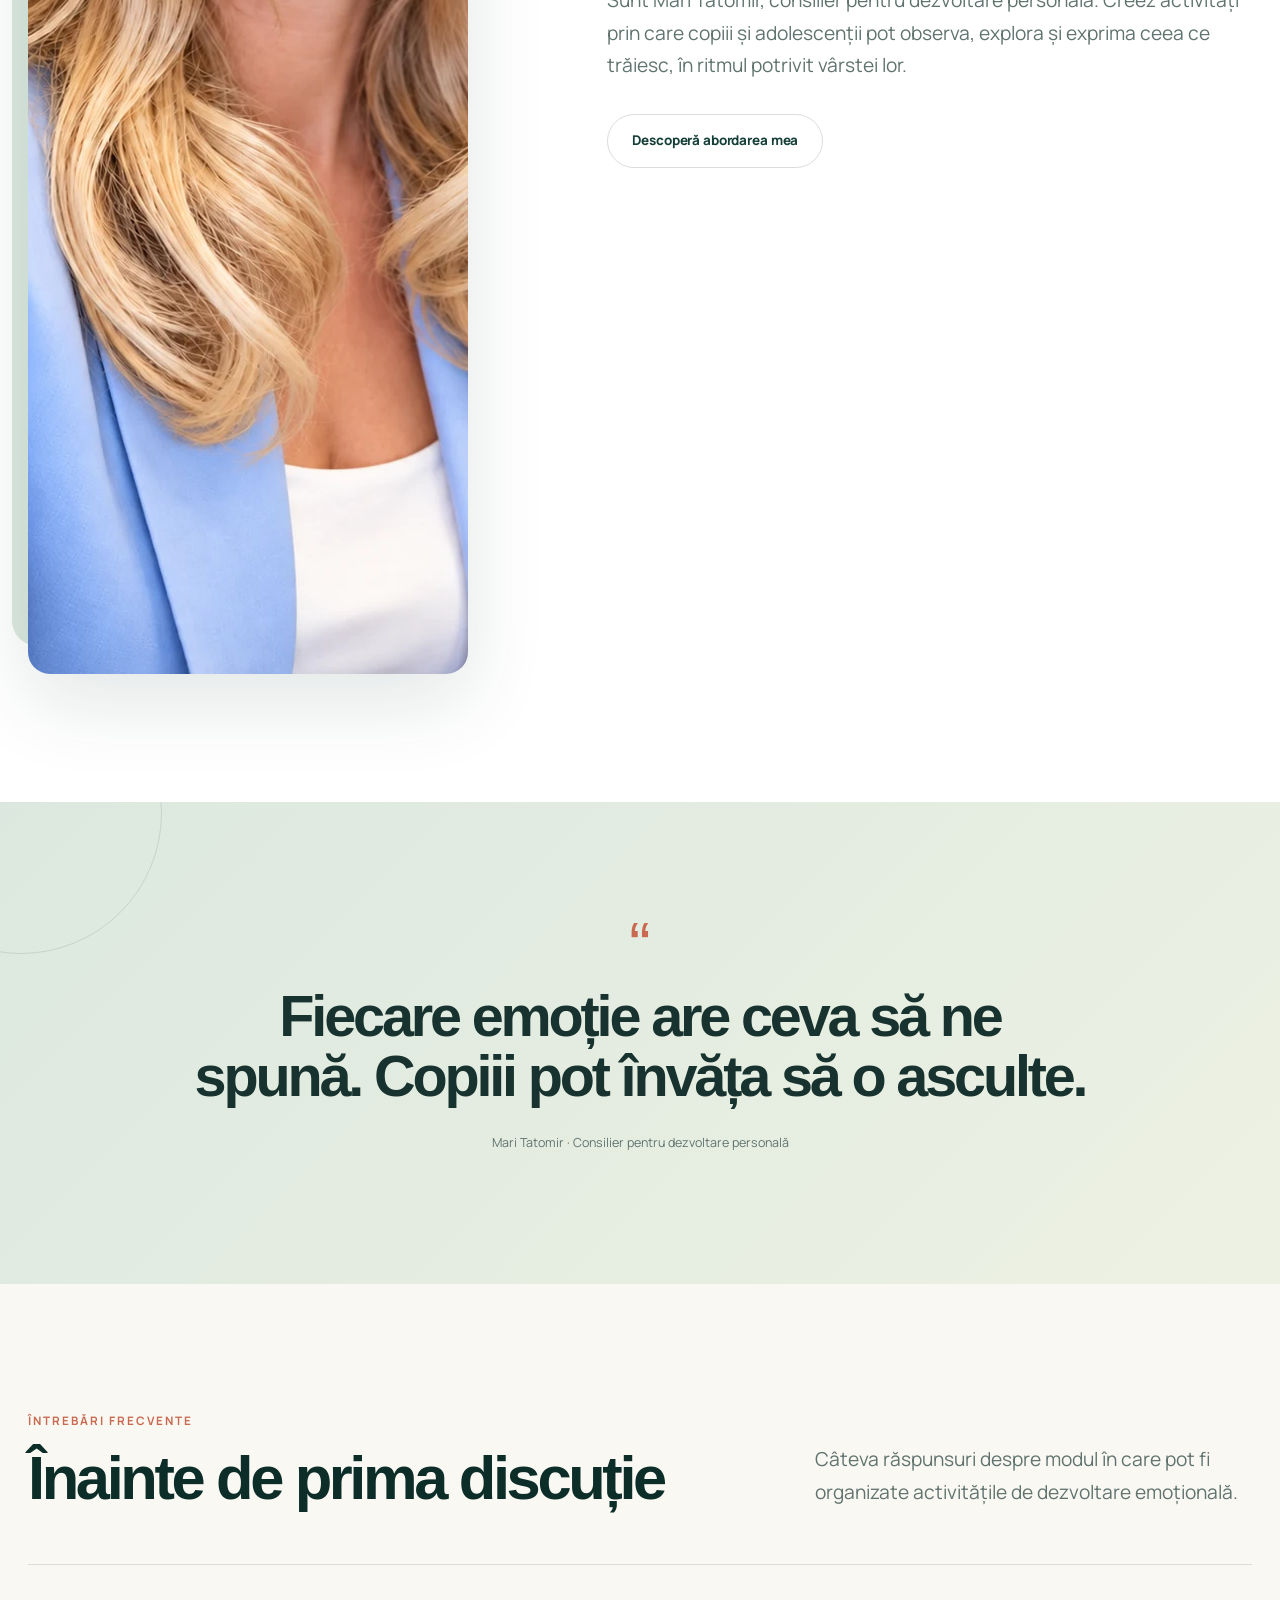
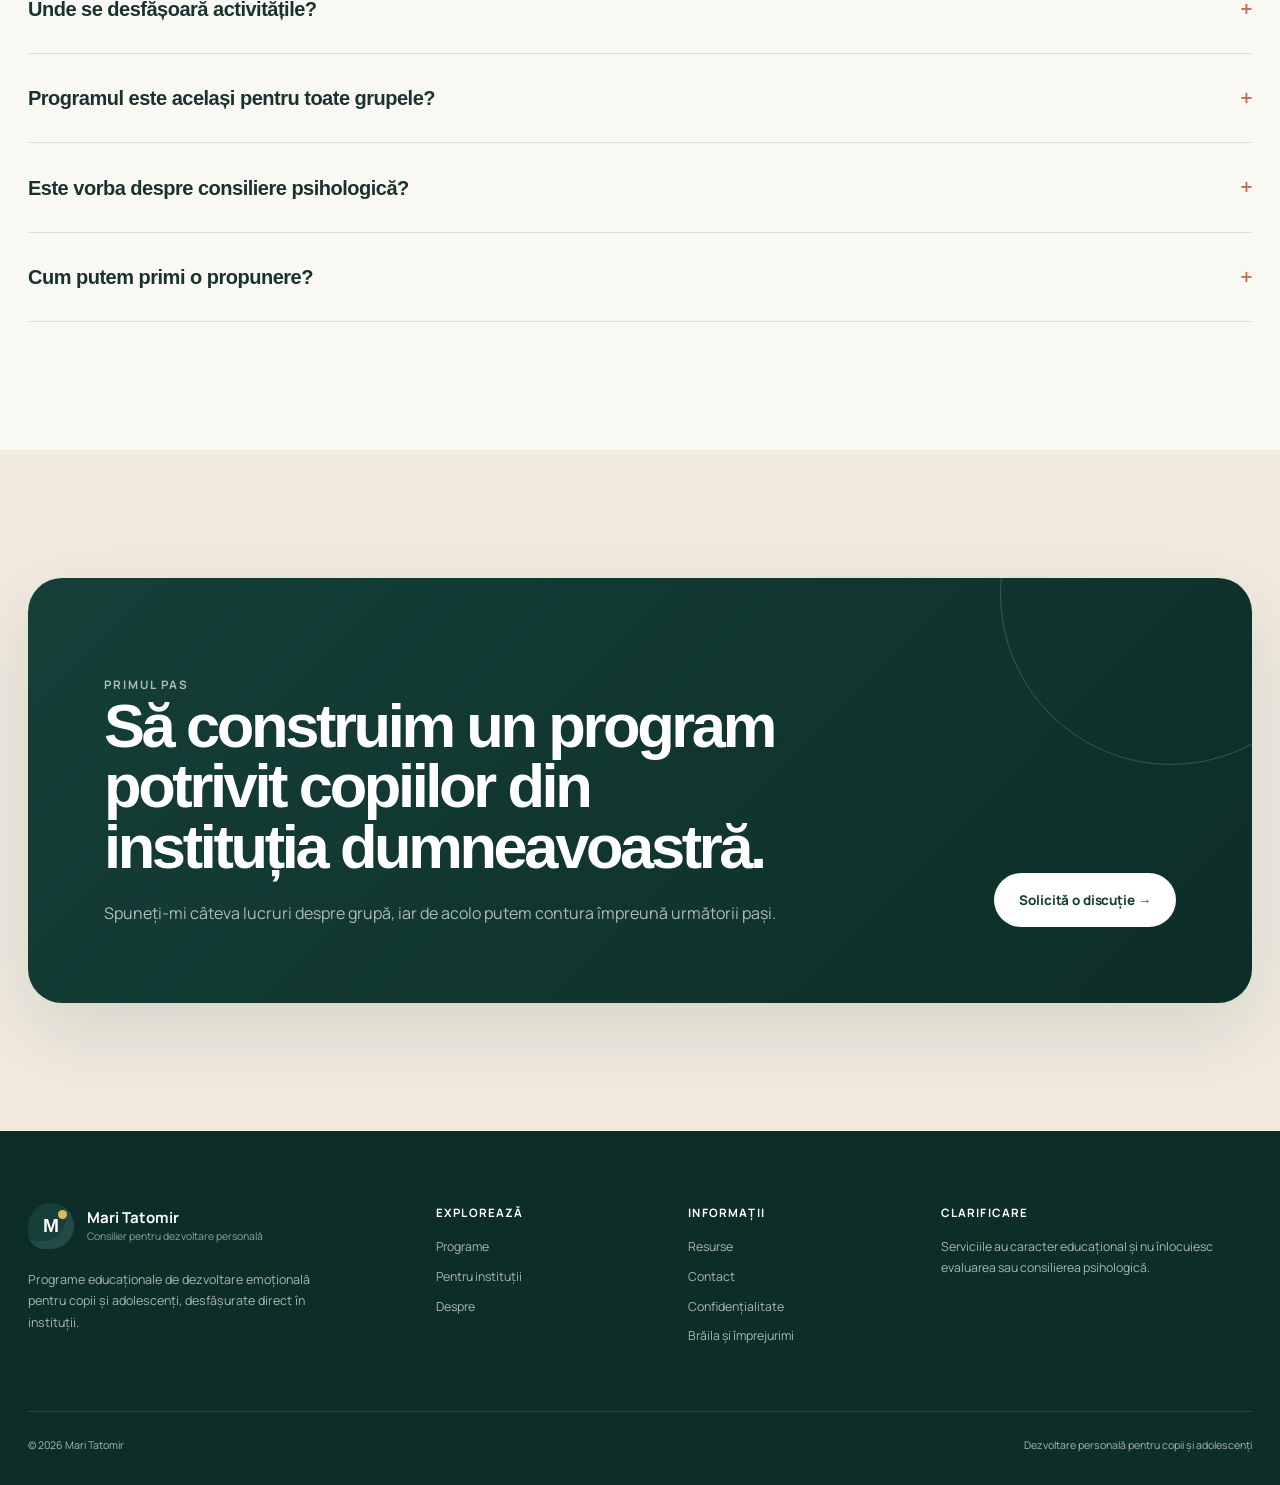
==== commit 35252045: "Refine site visuals and activate contact form" ====
--- a/index.html
+++ b/index.html
@@ -21,16 +21,16 @@
 
   <main id="continut">
     <section class="hero"><div class="wrap hero-grid">
-      <div class="reveal"><p class="eyebrow">Educație emoțională · Brăila</p><h1>Copiii cresc atunci când învață să se înțeleagă.</h1><p class="lead">Programe de dezvoltare emoțională pentru copii și adolescenți, desfășurate direct în grădinițe, școli și centre after-school prin joc, povești, activități creative și conversații ghidate.</p><div class="hero-actions"><a class="button button-primary" href="contact.html">Solicită o colaborare <span>→</span></a><a class="button button-light" href="programe.html">Descoperă programele</a></div><div class="proof-row"><span>Adaptat vârstei</span><span>La sediul instituției</span><span>Centrat pe participare</span></div></div>
-      <div class="hero-art reveal" aria-label="Reprezentare vizuală a unui spațiu sigur pentru exprimarea emoțiilor"><div class="arch"></div><span class="orbit orbit-a" aria-hidden="true"><svg class="icon"><use href="assets/icons.svg#icon-mood-smile"></use></svg></span><span class="orbit orbit-b" aria-hidden="true"><svg class="icon"><use href="assets/icons.svg#icon-message-circle"></use></svg></span><div class="art-card"><span class="art-kicker">Un spațiu sigur</span><p>Emoțiile devin mai ușor de înțeles atunci când au loc, nume și sens.</p></div></div>
+      <div class="hero-copy reveal"><p class="eyebrow">Educație emoțională · Brăila</p><h1>Copiii cresc atunci când învață să se înțeleagă.</h1><p class="lead">Programe de dezvoltare emoțională pentru copii și adolescenți, desfășurate direct în grădinițe, școli și centre after-school prin joc, povești, activități creative și conversații ghidate.</p><div class="hero-actions"><a class="button button-primary" href="contact.html">Solicită o colaborare <span>→</span></a><a class="button button-light" href="programe.html">Descoperă programele</a></div><div class="proof-row"><span>Adaptat vârstei</span><span>La sediul instituției</span><span>Centrat pe participare</span></div></div>
+      <figure class="hero-visual reveal"><img src="assets/illustrations/hero-emotions.svg" alt="Ilustrație despre dialog, emoții și dezvoltare"><figcaption><span>Un spațiu sigur</span><strong>Emoțiile capătă nume, loc și sens.</strong></figcaption></figure>
     </div></section>
 
     <div class="trust-bar"><div class="wrap trust-inner"><span class="trust-label">Colaborări pentru</span><div class="trust-item"><svg class="icon" aria-hidden="true"><use href="assets/icons.svg#icon-building-community"></use></svg> Grădinițe</div><div class="trust-item"><svg class="icon" aria-hidden="true"><use href="assets/icons.svg#icon-school"></use></svg> Școli</div><div class="trust-item"><svg class="icon" aria-hidden="true"><use href="assets/icons.svg#icon-books"></use></svg> Centre after-school</div></div></div>
 
     <section class="section"><div class="wrap"><div class="section-head reveal"><div><p class="eyebrow">Programe adaptate</p><h2>Fiecare vârstă are limbajul ei.</h2></div><p class="lead">Activitățile pornesc de la nivelul de dezvoltare al copiilor și de la nevoile observate de instituție. Formatul se stabilește înaintea colaborării.</p></div><div class="cards-3">
-      <article class="service-card reveal"><div class="card-top"><span class="card-index">PREȘCOLARI</span><span class="card-icon"><svg class="icon" aria-hidden="true"><use href="assets/icons.svg#icon-palette"></use></svg></span></div><h3>Emoții prin joc și poveste</h3><p>Copiii descoperă cum se simt, cum pot exprima ceea ce trăiesc și cum pot cere ajutor într-un mod potrivit.</p><a class="text-link" href="programe.html#prescolari">Vezi direcțiile de lucru</a></article>
-      <article class="service-card reveal"><div class="card-top"><span class="card-index">ȘCOLARI</span><span class="card-icon"><svg class="icon" aria-hidden="true"><use href="assets/icons.svg#icon-users-group"></use></svg></span></div><h3>Încredere și cooperare</h3><p>Activități despre resurse personale, comunicare, relații, limite și rezolvarea situațiilor dificile din grup.</p><a class="text-link" href="programe.html#scolari">Vezi direcțiile de lucru</a></article>
-      <article class="service-card reveal"><div class="card-top"><span class="card-index">ADOLESCENȚI</span><span class="card-icon"><svg class="icon" aria-hidden="true"><use href="assets/icons.svg#icon-bulb"></use></svg></span></div><h3>Autocunoaștere și comunicare</h3><p>Un cadru de dialog și reflecție despre identitate, emoții, relații, presiunea grupului și alegeri personale.</p><a class="text-link" href="programe.html#adolescenti">Vezi direcțiile de lucru</a></article>
+      <article class="service-card reveal"><div class="service-illustration"><img src="assets/illustrations/program-preschool.svg" alt="Chip zâmbitor într-un decor de poveste"></div><div class="card-top"><span class="card-index">PREȘCOLARI</span><span class="card-icon"><svg class="icon" aria-hidden="true"><use href="assets/icons.svg#icon-palette"></use></svg></span></div><h3>Emoții prin joc și poveste</h3><p>Copiii descoperă cum se simt, cum pot exprima ceea ce trăiesc și cum pot cere ajutor într-un mod potrivit.</p><a class="text-link" href="programe.html#prescolari">Vezi direcțiile de lucru</a></article>
+      <article class="service-card reveal"><div class="service-illustration"><img src="assets/illustrations/program-school.svg" alt="Doi copii care exersează cooperarea"></div><div class="card-top"><span class="card-index">ȘCOLARI</span><span class="card-icon"><svg class="icon" aria-hidden="true"><use href="assets/icons.svg#icon-users-group"></use></svg></span></div><h3>Încredere și cooperare</h3><p>Activități despre resurse personale, comunicare, relații, limite și rezolvarea situațiilor dificile din grup.</p><a class="text-link" href="programe.html#scolari">Vezi direcțiile de lucru</a></article>
+      <article class="service-card reveal"><div class="service-illustration"><img src="assets/illustrations/program-teens.svg" alt="Dialog și reflecție pentru adolescenți"></div><div class="card-top"><span class="card-index">ADOLESCENȚI</span><span class="card-icon"><svg class="icon" aria-hidden="true"><use href="assets/icons.svg#icon-bulb"></use></svg></span></div><h3>Autocunoaștere și comunicare</h3><p>Un cadru de dialog și reflecție despre identitate, emoții, relații, presiunea grupului și alegeri personale.</p><a class="text-link" href="programe.html#adolescenti">Vezi direcțiile de lucru</a></article>
     </div></div></section>
 
     <section class="section dark-section"><div class="wrap"><div class="section-head reveal"><div><p class="eyebrow">Abilități pentru viață</p><h2>Ce pot exersa copiii în cadrul întâlnirilor</h2></div><p class="lead">Obiectivele concrete diferă de la o grupă la alta, însă fiecare program creează oportunități de practică, exprimare și învățare împreună.</p></div><div class="skills-grid">
@@ -40,12 +40,14 @@
       <article class="skill reveal"><span class="skill-number"><svg class="icon" aria-hidden="true"><use href="assets/icons.svg#icon-users-group"></use></svg></span><h3>Cooperare și integrare</h3><p>Participarea în grup, negocierea regulilor și gestionarea constructivă a neînțelegerilor.</p></article>
     </div></div></section>
 
-    <section class="section"><div class="wrap split"><div class="sticky-copy reveal"><p class="eyebrow">De la nevoie la program</p><h2>O colaborare construită clar.</h2><p class="lead">Instituția oferă contextul, iar programul este adaptat grupei și obiectivelor stabilite împreună.</p><a class="text-link" href="institutii.html">Detalii pentru instituții</a></div><div class="steps">
+    <section class="section"><div class="wrap split"><div class="sticky-copy reveal"><p class="eyebrow">De la nevoie la program</p><h2>O colaborare construită clar.</h2><p class="lead">Instituția oferă contextul, iar programul este adaptat grupei și obiectivelor stabilite împreună.</p><img class="process-illustration" src="assets/illustrations/collaboration-path.svg" alt="Patru puncte conectate într-un traseu al colaborării"><a class="text-link" href="institutii.html">Detalii pentru instituții</a></div><div class="steps">
       <article class="step reveal"><span><svg class="icon" aria-hidden="true"><use href="assets/icons.svg#icon-messages"></use></svg></span><div><h3>Discuție inițială</h3><p>Clarificăm vârsta copiilor, dimensiunea grupei, nevoile observate și așteptările instituției.</p></div></article>
       <article class="step reveal"><span><svg class="icon" aria-hidden="true"><use href="assets/icons.svg#icon-clipboard-text"></use></svg></span><div><h3>Propunerea programului</h3><p>Stabilim temele, numărul întâlnirilor, durata și modul de organizare potrivit contextului.</p></div></article>
       <article class="step reveal"><span><svg class="icon" aria-hidden="true"><use href="assets/icons.svg#icon-presentation"></use></svg></span><div><h3>Activități în instituție</h3><p>Vin la sediul instituției cu structura programului și materialele necesare activităților.</p></div></article>
       <article class="step reveal"><span><svg class="icon" aria-hidden="true"><use href="assets/icons.svg#icon-notes"></use></svg></span><div><h3>Încheiere și feedback</h3><p>La final, discutăm observațiile generale și posibilele direcții educaționale de continuare.</p></div></article>
     </div></div></section>
+
+    <section class="section about-teaser"><div class="wrap about-teaser-grid"><figure class="about-teaser-photo reveal"><img src="assets/images/mari-tatomir-portrait.webp" alt="Mari Tatomir, consilier pentru dezvoltare personală" width="1080" height="1440" loading="lazy"><span aria-hidden="true"></span></figure><div class="reveal"><p class="eyebrow">Cine susține programele</p><h2>Prezență calmă, structură clară și dialog real.</h2><p class="lead">Sunt Mari Tatomir, consilier pentru dezvoltare personală. Creez activități prin care copiii și adolescenții pot observa, explora și exprima ceea ce trăiesc, în ritmul potrivit vârstei lor.</p><a class="button button-light" href="despre.html">Descoperă abordarea mea</a></div></div></section>
 
     <section class="section quote-section"><div class="wrap quote reveal"><div class="quote-mark">“</div><blockquote>Fiecare emoție are ceva să ne spună. Copiii pot învăța să o asculte.</blockquote><cite>Mari Tatomir · Consilier pentru dezvoltare personală</cite></div></section>
 
--- a/styles.css
+++ b/styles.css
@@ -36,18 +36,19 @@
   --forest-deep: #0d2d28;
   --sage: #dce8df;
   --sage-soft: #eef4ef;
-  --paper: #fbfaf6;
-  --sand: #f0ebe1;
-  --clay: #c8654c;
-  --gold: #d8ad57;
+  --paper: #faf8f3;
+  --sand: #f1eadf;
+  --clay: #c96950;
+  --gold: #e0b75f;
   --ink: #18332f;
   --muted: #60736f;
-  --line: #dbe2dc;
+  --line: #d9dfd8;
   --white: #fff;
   --display: "Bricolage Grotesque", Arial, sans-serif;
   --sans: "Manrope", Arial, sans-serif;
-  --shadow: 0 24px 70px rgba(16, 54, 47, 0.11);
-  --radius: 22px;
+  --shadow: 0 28px 80px rgba(16, 54, 47, 0.12);
+  --shadow-soft: 0 16px 46px rgba(16, 54, 47, 0.08);
+  --radius: 28px;
 }
 
 * { box-sizing: border-box; }
@@ -56,23 +57,24 @@
   margin: 0;
   overflow-x: hidden;
   color: var(--ink);
-  background: var(--paper);
+  background: linear-gradient(180deg, #fcfbf8 0, var(--paper) 28rem);
   font-family: var(--sans);
   font-size: 16px;
   line-height: 1.7;
   -webkit-font-smoothing: antialiased;
 }
+::selection { background: var(--gold); color: var(--forest-deep); }
 img, svg { display: block; max-width: 100%; }
 a { color: inherit; text-decoration: none; }
 button, input, textarea, select { font: inherit; }
 p { margin: 0 0 1.2rem; }
 h1, h2, h3 { margin: 0; color: var(--forest-deep); font-family: var(--display); font-weight: 650; line-height: .99; text-wrap: balance; }
-h1 { font-size: clamp(3.5rem, 7.1vw, 6.9rem); letter-spacing: -0.065em; font-variation-settings: "wdth" 92; }
+h1 { font-size: clamp(3.5rem, 7vw, 6.75rem); letter-spacing: -0.066em; font-variation-settings: "wdth" 92; }
 h2 { font-size: clamp(2.55rem, 4.8vw, 4.7rem); letter-spacing: -0.055em; }
 h3 { font-size: clamp(1.5rem, 2.2vw, 2rem); letter-spacing: -0.035em; }
-.wrap { width: min(1180px, calc(100% - 48px)); margin-inline: auto; }
+.wrap { width: min(1240px, calc(100% - 56px)); margin-inline: auto; }
 .narrow { width: min(780px, calc(100% - 48px)); margin-inline: auto; }
-.section { padding: clamp(88px, 11vw, 150px) 0; }
+.section { padding: clamp(92px, 10vw, 144px) 0; }
 .section-compact { padding: clamp(64px, 8vw, 105px) 0; }
 .eyebrow { margin: 0 0 16px; color: var(--clay); font-size: .73rem; font-weight: 700; letter-spacing: .17em; text-transform: uppercase; }
 .lead { max-width: 720px; color: var(--muted); font-size: clamp(1.05rem, 1.5vw, 1.25rem); }
@@ -81,11 +83,12 @@
 .skip-link { position: fixed; top: 8px; left: 8px; z-index: 100; padding: 10px 15px; background: var(--forest-deep); color: white; transform: translateY(-150%); }
 .skip-link:focus { transform: translateY(0); }
 
-.site-header { position: sticky; z-index: 50; top: 0; border-bottom: 1px solid transparent; background: rgba(251, 250, 246, .91); backdrop-filter: blur(16px); transition: border-color .2s, box-shadow .2s; }
+.site-header { position: sticky; z-index: 50; top: 0; border-bottom: 1px solid transparent; background: rgba(250, 248, 243, .9); backdrop-filter: blur(20px); transition: border-color .2s, box-shadow .2s, background .2s; }
 .site-header.is-scrolled { border-color: var(--line); box-shadow: 0 5px 28px rgba(16,54,47,.06); }
-.header-inner { display: flex; min-height: 82px; align-items: center; justify-content: space-between; gap: 32px; }
+.header-inner { display: flex; min-height: 88px; align-items: center; justify-content: space-between; gap: 32px; }
 .brand { display: flex; align-items: center; gap: 13px; line-height: 1.15; }
-.brand-mark { display: grid; width: 44px; height: 44px; place-items: center; border-radius: 50%; background: var(--forest); color: white; font-family: var(--display); font-size: 1.2rem; font-weight: 700; }
+.brand-mark { position: relative; display: grid; width: 46px; height: 46px; place-items: center; overflow: hidden; border-radius: 50% 50% 50% 16px; background: var(--forest); color: white; font-family: var(--display); font-size: 1.2rem; font-weight: 700; box-shadow: inset -8px -8px 0 rgba(255,255,255,.06); }
+.brand-mark::after { content: ""; position: absolute; width: 9px; height: 9px; right: 7px; top: 7px; border-radius: 50%; background: var(--gold); }
 .brand strong, .brand small { display: block; }
 .brand strong { font-size: .94rem; }
 .brand small { margin-top: 5px; color: var(--muted); font-size: .65rem; }
@@ -97,7 +100,7 @@
 .menu-toggle { display: none; width: 44px; height: 44px; padding: 10px; border: 1px solid var(--line); border-radius: 50%; background: white; cursor: pointer; }
 .menu-toggle span { display: block; width: 20px; height: 1.5px; margin: 5px auto; background: var(--ink); }
 
-.button { display: inline-flex; min-height: 52px; padding: 12px 22px; align-items: center; justify-content: center; gap: 9px; border: 1px solid transparent; border-radius: 99px; cursor: pointer; font-size: .86rem; font-weight: 700; transition: transform .18s, box-shadow .18s, background .18s; }
+.button { display: inline-flex; min-height: 54px; padding: 13px 24px; align-items: center; justify-content: center; gap: 9px; border: 1px solid transparent; border-radius: 99px; cursor: pointer; font-size: .84rem; font-weight: 750; letter-spacing: -.01em; transition: transform .18s, box-shadow .18s, background .18s; }
 .button:hover { transform: translateY(-2px); }
 .button-primary { background: var(--forest); color: white; box-shadow: 0 12px 30px rgba(21,63,56,.2); }
 .button-primary:hover { background: var(--forest-deep); box-shadow: 0 16px 34px rgba(21,63,56,.25); }
@@ -106,45 +109,45 @@
 .text-link::after { content: "→"; transition: transform .18s; }
 .text-link:hover::after { transform: translateX(4px); }
 
-.hero { position: relative; overflow: hidden; padding: clamp(78px, 10vw, 138px) 0 clamp(95px, 12vw, 170px); }
-.hero::before { content: ""; position: absolute; top: -260px; left: 52%; width: 620px; height: 620px; border-radius: 50%; background: var(--sage-soft); z-index: -1; }
-.hero-grid { display: grid; grid-template-columns: minmax(0, 1.06fr) minmax(360px, .72fr); gap: clamp(60px, 10vw, 140px); align-items: center; }
-.hero h1 { max-width: 850px; }
+.hero { position: relative; overflow: hidden; padding: clamp(74px, 8vw, 118px) 0 clamp(90px, 10vw, 140px); }
+.hero::before { content: ""; position: absolute; top: -350px; right: -170px; width: 820px; height: 820px; border-radius: 50%; background: radial-gradient(circle at 45% 55%, var(--sage) 0 35%, var(--sage-soft) 36% 68%, transparent 69%); z-index: -1; opacity: .72; }
+.hero::after { content: ""; position: absolute; left: -110px; bottom: -180px; width: 330px; height: 330px; border: 1px solid var(--line); border-radius: 50%; z-index: -1; }
+.hero-grid { display: grid; grid-template-columns: minmax(0, 1fr) minmax(420px, .86fr); gap: clamp(52px, 7vw, 104px); align-items: center; }
+.hero h1 { max-width: 790px; }
 .hero .lead { margin: 30px 0 34px; }
+.hero-copy { position: relative; z-index: 2; }
 .hero-actions { display: flex; flex-wrap: wrap; gap: 12px; }
 .proof-row { display: flex; flex-wrap: wrap; gap: 13px 25px; margin-top: 34px; color: var(--muted); font-size: .76rem; }
 .proof-row span::before { content: ""; display: inline-block; width: 6px; height: 6px; margin: 0 9px 1px 0; border-radius: 50%; background: var(--clay); }
-.hero-art { position: relative; min-height: 520px; }
-.arch { position: absolute; inset: 0 7% 0 2%; overflow: hidden; border-radius: 240px 240px 24px 24px; background: var(--sage); }
-.arch::before, .arch::after { content: ""; position: absolute; border-radius: 50%; }
-.arch::before { width: 360px; height: 360px; right: -125px; top: 95px; border: 1px solid rgba(21,63,56,.22); }
-.arch::after { width: 210px; height: 210px; left: -75px; bottom: -55px; background: var(--gold); opacity: .78; }
-.art-card { position: absolute; z-index: 2; right: 0; bottom: 42px; width: 82%; padding: 32px; border: 1px solid rgba(255,255,255,.85); border-radius: 21px; background: rgba(255,255,255,.88); box-shadow: var(--shadow); backdrop-filter: blur(12px); }
-.art-card p { margin: 0; font-family: var(--display); font-size: 1.45rem; font-weight: 600; line-height: 1.22; letter-spacing: -.03em; }
-.art-kicker { display: block; margin-bottom: 28px; color: var(--clay); font-size: .66rem; font-weight: 700; letter-spacing: .14em; text-transform: uppercase; }
-.orbit { position: absolute; z-index: 3; display: grid; width: 82px; height: 82px; place-items: center; border: 6px solid var(--paper); border-radius: 50%; box-shadow: 0 12px 35px rgba(21,63,56,.14); }
-.orbit .icon { width: 34px; height: 34px; stroke-width: 1.7; }
-.orbit-a { top: 73px; left: -13px; background: var(--gold); transform: rotate(-8deg); }
-.orbit-b { top: 150px; right: 6px; background: var(--clay); color: white; transform: rotate(7deg); }
-
-.trust-bar { border-block: 1px solid var(--line); background: white; }
+.hero-visual { position: relative; margin: 0; padding: clamp(22px, 3vw, 38px); border: 1px solid rgba(21,63,56,.12); border-radius: 48% 48% 30px 30px; background: rgba(255,255,255,.7); box-shadow: var(--shadow); }
+.hero-visual::before { content: ""; position: absolute; inset: 16px; border: 1px dashed rgba(21,63,56,.16); border-radius: inherit; pointer-events: none; }
+.hero-visual img { position: relative; width: 100%; aspect-ratio: 31 / 34; object-fit: contain; }
+.hero-visual figcaption { position: absolute; right: -18px; bottom: 28px; width: min(330px, 78%); padding: 24px 26px; border: 1px solid rgba(255,255,255,.9); border-radius: 20px; background: rgba(255,255,255,.92); box-shadow: var(--shadow-soft); backdrop-filter: blur(14px); }
+.hero-visual figcaption span { display: block; margin-bottom: 7px; color: var(--clay); font-size: .65rem; font-weight: 800; letter-spacing: .15em; text-transform: uppercase; }
+.hero-visual figcaption strong { display: block; font-family: var(--display); font-size: 1.23rem; line-height: 1.22; letter-spacing: -.03em; }
+
+.trust-bar { border-block: 1px solid var(--line); background: rgba(255,255,255,.78); box-shadow: 0 12px 45px rgba(16,54,47,.035); }
 .trust-inner { display: grid; grid-template-columns: auto repeat(3, 1fr); min-height: 104px; align-items: center; }
 .trust-label { padding-right: 36px; color: var(--muted); font-size: .7rem; letter-spacing: .12em; text-transform: uppercase; }
 .trust-item { height: 100%; padding: 0 28px; border-left: 1px solid var(--line); display: flex; align-items: center; gap: 13px; font-family: var(--display); font-size: 1.02rem; font-weight: 600; }
 .trust-item .icon { color: var(--clay); }
 
-.cards-3 { display: grid; grid-template-columns: repeat(3, 1fr); gap: 18px; }
-.service-card { min-height: 360px; padding: 30px; border: 1px solid var(--line); border-radius: var(--radius); background: white; transition: transform .2s, box-shadow .2s; }
+.cards-3 { display: grid; grid-template-columns: repeat(3, 1fr); gap: 22px; }
+.service-card { min-height: 500px; overflow: hidden; padding: 18px 28px 30px; border: 1px solid var(--line); border-radius: var(--radius); background: rgba(255,255,255,.84); box-shadow: 0 10px 34px rgba(16,54,47,.04); transition: transform .25s, box-shadow .25s, border-color .25s; }
 .service-card:hover { transform: translateY(-6px); box-shadow: var(--shadow); }
-.card-index { display: block; margin-bottom: 78px; color: var(--clay); font-size: .72rem; font-weight: 700; letter-spacing: .12em; }
-.card-top { display: flex; margin-bottom: 68px; align-items: center; justify-content: space-between; gap: 20px; }
+.service-illustration { height: 190px; margin: -4px -12px 20px; overflow: hidden; border-radius: 20px; }
+.service-illustration img { width: 100%; height: 100%; object-fit: contain; transition: transform .35s ease; }
+.service-card:hover .service-illustration img { transform: scale(1.025); }
+.card-index { display: block; color: var(--clay); font-size: .69rem; font-weight: 800; letter-spacing: .13em; }
+.card-top { display: flex; margin-bottom: 22px; align-items: center; justify-content: space-between; gap: 20px; }
 .card-top .card-index { margin: 0; }
 .card-icon { display: grid; width: 50px; height: 50px; place-items: center; border-radius: 15px; background: var(--sage-soft); color: var(--forest); }
 .card-icon .icon { width: 25px; height: 25px; }
 .service-card p { color: var(--muted); font-size: .9rem; }
 .service-card .text-link { margin-top: 16px; }
 
-.dark-section { background: var(--forest-deep); color: white; }
+.dark-section { position: relative; overflow: hidden; background: var(--forest-deep); color: white; }
+.dark-section::before { content: ""; position: absolute; width: 540px; height: 540px; top: -310px; right: -90px; border: 1px solid rgba(255,255,255,.1); border-radius: 50%; }
 .dark-section h2, .dark-section h3 { color: white; }
 .dark-section .lead { color: rgba(255,255,255,.65); }
 .skills-grid { display: grid; grid-template-columns: repeat(2, 1fr); gap: 1px; border: 1px solid rgba(255,255,255,.14); background: rgba(255,255,255,.14); }
@@ -155,6 +158,8 @@
 
 .split { display: grid; grid-template-columns: minmax(300px, .82fr) minmax(0, 1.18fr); gap: clamp(55px, 9vw, 125px); align-items: start; }
 .sticky-copy { position: sticky; top: 125px; }
+.process-illustration { width: min(440px, 100%); margin: 34px 0 20px; border-radius: 22px; }
+.process-illustration-dark { padding: 12px; background: rgba(255,255,255,.94); }
 .steps { border-top: 1px solid var(--line); }
 .step { display: grid; grid-template-columns: 54px 1fr; gap: 20px; padding: 29px 0; border-bottom: 1px solid var(--line); }
 .step > span { display: grid; width: 42px; height: 42px; place-items: center; border-radius: 13px; background: var(--sage-soft); color: var(--forest); }
@@ -163,7 +168,8 @@
 .step h3 { margin-bottom: 8px; font-size: 1.45rem; }
 .step p { margin: 0; color: var(--muted); font-size: .9rem; }
 
-.quote-section { background: var(--sage); }
+.quote-section { position: relative; overflow: hidden; background: linear-gradient(135deg, var(--sage), #edf1e3); }
+.quote-section::before { content: ""; position: absolute; width: 280px; height: 280px; left: -120px; top: -130px; border: 1px solid rgba(21,63,56,.12); border-radius: 50%; }
 .quote { max-width: 950px; margin: 0 auto; text-align: center; }
 .quote-mark { color: var(--clay); font-family: var(--display); font-size: 4rem; line-height: .5; }
 .quote blockquote { margin: 25px 0 22px; font-family: var(--display); font-size: clamp(2.2rem, 4.5vw, 4.6rem); font-weight: 600; line-height: 1.04; letter-spacing: -.055em; text-wrap: balance; }
@@ -178,13 +184,14 @@
 .faq details p { max-width: 760px; padding: 0 0 26px; color: var(--muted); font-size: .92rem; }
 
 .cta { background: var(--sand); }
-.cta-box { position: relative; overflow: hidden; display: grid; grid-template-columns: minmax(0, 1fr) auto; gap: 50px; padding: clamp(38px, 6vw, 72px); align-items: end; border-radius: 28px; background: var(--forest); color: white; }
+.cta-box { position: relative; overflow: hidden; display: grid; grid-template-columns: minmax(0, 1fr) auto; gap: 50px; padding: clamp(42px, 6vw, 76px); align-items: end; border-radius: 34px; background: linear-gradient(135deg, var(--forest), var(--forest-deep)); color: white; box-shadow: var(--shadow); }
 .cta-box::after { content: ""; position: absolute; right: -90px; top: -155px; width: 340px; height: 340px; border: 1px solid rgba(255,255,255,.18); border-radius: 50%; }
 .cta-box h2 { max-width: 800px; color: white; }
 .cta-box p { max-width: 680px; margin: 22px 0 0; color: rgba(255,255,255,.66); }
 .cta-box .button { position: relative; z-index: 2; background: white; color: var(--forest); }
 
-.page-hero { padding: clamp(80px, 10vw, 140px) 0 clamp(70px, 8vw, 115px); border-bottom: 1px solid var(--line); background: linear-gradient(135deg, var(--paper) 0 62%, var(--sage-soft) 62%); }
+.page-hero { position: relative; overflow: hidden; padding: clamp(82px, 9vw, 132px) 0 clamp(74px, 8vw, 112px); border-bottom: 1px solid var(--line); background: linear-gradient(135deg, var(--paper) 0 64%, var(--sage-soft) 64%); }
+.page-hero::after { content: ""; position: absolute; width: 340px; height: 340px; right: 5vw; top: -170px; border: 1px solid rgba(21,63,56,.12); border-radius: 50%; }
 .page-hero h1 { max-width: 1000px; font-size: clamp(3.4rem, 7vw, 6.7rem); }
 .page-hero .lead { margin-top: 28px; }
 .breadcrumb { margin-bottom: 38px; color: var(--muted); font-size: .7rem; }
@@ -196,7 +203,8 @@
 .prose ul { padding-left: 20px; }
 .prose li { margin-bottom: 9px; }
 .content-grid { display: grid; grid-template-columns: minmax(0, 1fr) 300px; gap: 90px; align-items: start; }
-.side-card { position: sticky; top: 120px; padding: 25px; border: 1px solid var(--line); border-radius: 18px; background: white; }
+.side-card { position: sticky; top: 120px; overflow: hidden; padding: 26px; border: 1px solid var(--line); border-radius: 24px; background: white; box-shadow: var(--shadow-soft); }
+.side-card-illustration { width: calc(100% + 52px); max-width: none; margin: -26px -26px 24px; background: var(--sage-soft); }
 .side-card h3 { margin-bottom: 13px; font-size: 1.35rem; }
 .side-card p { color: var(--muted); font-size: .82rem; }
 .side-card .button { width: 100%; }
@@ -204,25 +212,39 @@
 .feature-item { padding: 25px; border: 1px solid var(--line); border-radius: 16px; background: white; }
 .feature-item h3 { margin-bottom: 8px; font-size: 1.35rem; }
 .feature-item p { margin: 0; color: var(--muted); font-size: .86rem; }
-.age-section { padding: 32px 0; border-bottom: 1px solid var(--line); }
+.age-section { padding: 58px 0; border-bottom: 1px solid var(--line); scroll-margin-top: 110px; }
 .age-section:first-child { padding-top: 0; }
+.age-intro { display: grid; grid-template-columns: minmax(0, 1fr) 230px; gap: 34px; align-items: center; }
+.age-intro img { width: 100%; padding: 8px; border-radius: 24px; background: white; box-shadow: var(--shadow-soft); }
 .tag { display: inline-block; margin-bottom: 15px; padding: 5px 10px; border-radius: 99px; background: var(--sage); color: var(--forest); font-size: .68rem; font-weight: 700; }
 
 .about-grid { display: grid; grid-template-columns: minmax(330px, .72fr) minmax(0, 1.1fr); gap: clamp(55px, 9vw, 125px); align-items: center; }
-.portrait-panel { min-height: 610px; display: grid; place-content: center; border-radius: 250px 250px 24px 24px; background: var(--sage); text-align: center; }
-.portrait-panel span { color: var(--forest); font-family: var(--display); font-size: 8rem; font-weight: 700; letter-spacing: -.1em; }
-.portrait-panel small { color: var(--muted); }
+.portrait-panel { position: relative; min-height: 620px; margin: 0; }
+.portrait-panel::before { content: ""; position: absolute; inset: -18px 18px 34px -18px; border-radius: 260px 260px 30px 30px; background: var(--sage); }
+.portrait-panel img { position: relative; z-index: 1; width: 100%; height: 620px; object-fit: cover; object-position: center top; border-radius: 250px 250px 26px 26px; box-shadow: var(--shadow); }
+.portrait-panel figcaption { position: absolute; z-index: 3; left: 28px; right: 28px; bottom: 24px; padding: 18px 20px; border: 1px solid rgba(255,255,255,.75); border-radius: 16px; background: rgba(255,255,255,.88); backdrop-filter: blur(12px); }
+.portrait-panel figcaption strong, .portrait-panel figcaption span { display: block; }
+.portrait-panel figcaption strong { font-family: var(--display); font-size: 1.2rem; }
+.portrait-panel figcaption span { color: var(--muted); font-size: .7rem; }
+.portrait-panel i { position: absolute; z-index: 2; width: 84px; height: 84px; right: -20px; top: 88px; border: 8px solid var(--paper); border-radius: 50%; background: var(--gold); }
 .values { display: grid; grid-template-columns: repeat(3,1fr); gap: 18px; margin-top: 42px; }
 .value { padding-top: 18px; border-top: 2px solid var(--clay); }
 .value strong { display: block; margin-bottom: 5px; font-family: var(--display); font-size: 1.15rem; }
 .value span { color: var(--muted); font-size: .78rem; }
 
+.about-teaser { background: white; }
+.about-teaser-grid { display: grid; grid-template-columns: minmax(320px, .72fr) minmax(0, 1fr); gap: clamp(58px, 9vw, 124px); align-items: center; }
+.about-teaser-photo { position: relative; width: min(440px, 100%); margin: 0; }
+.about-teaser-photo::before { content: ""; position: absolute; inset: -16px 24px 28px -16px; border-radius: 220px 220px 26px 26px; background: var(--sage); }
+.about-teaser-photo img { position: relative; z-index: 1; width: 100%; aspect-ratio: 3 / 4; object-fit: cover; object-position: center top; border-radius: 210px 210px 22px 22px; box-shadow: var(--shadow); }
+.about-teaser-photo span { position: absolute; z-index: 2; right: -22px; top: 84px; width: 78px; height: 78px; border: 8px solid white; border-radius: 50%; background: var(--gold); }
+.about-teaser-grid .lead { margin: 26px 0 32px; }
+
 .article-grid { display: grid; grid-template-columns: repeat(3, 1fr); gap: 18px; }
-.article-card { overflow: hidden; border: 1px solid var(--line); border-radius: 20px; background: white; }
-.article-visual { height: 190px; padding: 25px; background: var(--sage); }
-.article-visual span { display: grid; width: 68px; height: 68px; place-items: center; border-radius: 50%; background: var(--gold); color: var(--forest-deep); }
-.article-visual .icon { width: 31px; height: 31px; }
-
+.article-card { overflow: hidden; border: 1px solid var(--line); border-radius: 24px; background: white; box-shadow: 0 10px 34px rgba(16,54,47,.04); transition: transform .24s, box-shadow .24s; }
+.article-card:hover { transform: translateY(-5px); box-shadow: var(--shadow-soft); }
+.article-visual { height: 210px; padding: 16px 18px 0; background: var(--sage-soft); }
+.article-visual img { width: 100%; height: 100%; object-fit: contain; }
 .icon { width: 22px; height: 22px; flex: 0 0 auto; fill: none; stroke: currentColor; stroke-width: 1.8; stroke-linecap: round; stroke-linejoin: round; }
 .icon-inline { width: 17px; height: 17px; }
 .button .icon { width: 17px; height: 17px; transition: transform .18s; }
@@ -235,19 +257,24 @@
 .article-body h3 { margin: 12px 0; }
 .article-body p { color: var(--muted); font-size: .86rem; }
 
-.contact-grid { display: grid; grid-template-columns: minmax(0, .75fr) minmax(440px, 1.1fr); gap: clamp(55px, 9vw, 125px); align-items: start; }
+.contact-grid { display: grid; grid-template-columns: minmax(0, .78fr) minmax(440px, 1.08fr); gap: clamp(55px, 8vw, 112px); align-items: start; }
+.contact-illustration { width: min(430px, 100%); margin: -38px 0 26px; }
 .contact-points { margin: 35px 0; padding: 0; list-style: none; }
 .contact-points li { display: flex; padding: 16px 0; align-items: flex-start; gap: 14px; border-bottom: 1px solid var(--line); color: var(--muted); font-size: .88rem; }
 .contact-points li > .icon { margin-top: 3px; color: var(--clay); }
 .contact-points strong { display: block; color: var(--ink); }
-.form { padding: clamp(28px, 4vw, 45px); border: 1px solid var(--line); border-radius: 22px; background: white; box-shadow: var(--shadow); }
+.form { position: relative; padding: clamp(30px, 4vw, 48px); border: 1px solid rgba(21,63,56,.13); border-radius: 28px; background: rgba(255,255,255,.9); box-shadow: var(--shadow); }
 .form-row { display: grid; grid-template-columns: 1fr 1fr; gap: 16px; }
 .form label { display: block; margin-bottom: 18px; color: var(--ink); font-size: .75rem; font-weight: 700; }
-.form input, .form textarea, .form select { width: 100%; margin-top: 7px; padding: 13px 14px; border: 1px solid var(--line); border-radius: 9px; outline: 0; background: var(--paper); color: var(--ink); }
+.form input, .form textarea, .form select { width: 100%; margin-top: 8px; padding: 14px 15px; border: 1px solid var(--line); border-radius: 12px; outline: 0; background: #fcfbf8; color: var(--ink); transition: border-color .18s, box-shadow .18s, background .18s; }
+.form input:hover, .form textarea:hover, .form select:hover { background: white; }
 .form input:focus, .form textarea:focus, .form select:focus { border-color: var(--forest); box-shadow: 0 0 0 3px rgba(21,63,56,.1); }
 .form textarea { min-height: 130px; resize: vertical; }
+.form-honeypot { position: absolute !important; width: 1px !important; height: 1px !important; overflow: hidden; clip: rect(0 0 0 0); white-space: nowrap; }
+.form .button:disabled { cursor: wait; opacity: .72; transform: none; }
 .form-note { margin: 14px 0 0; color: var(--muted); font-size: .69rem; }
 .form-status { min-height: 24px; margin: 10px 0 0; color: var(--forest); font-size: .78rem; font-weight: 700; }
+.form-status.is-error { color: #a23d32; }
 
 .site-footer { padding: 72px 0 30px; background: var(--forest-deep); color: rgba(255,255,255,.65); }
 .footer-grid { display: grid; grid-template-columns: 1.15fr repeat(2, .65fr) 1fr; gap: 50px; padding-bottom: 55px; }
@@ -269,8 +296,9 @@
   .nav > a { padding: 11px 5px; }
   .nav .nav-button { margin-top: 8px; text-align: center; }
   .menu-toggle { display: block; }
-  .hero-grid, .about-grid { grid-template-columns: 1fr; }
-  .hero-art { width: min(620px, 100%); min-height: 500px; margin: 0 auto; }
+  .hero-grid, .about-grid, .about-teaser-grid { grid-template-columns: 1fr; }
+  .hero-visual { width: min(620px, 100%); margin: 0 auto; }
+  .about-teaser-photo { margin-inline: auto; }
   .cards-3, .article-grid { grid-template-columns: 1fr 1fr; }
   .section-head { grid-template-columns: 1fr; gap: 18px; }
   .split { grid-template-columns: 1fr; }
@@ -289,21 +317,22 @@
   h2 { font-size: clamp(2.3rem, 11vw, 3.4rem); }
   .hero { padding-top: 68px; }
   .hero-grid { gap: 55px; }
-  .hero-art { min-height: 410px; }
-  .art-card { width: 90%; padding: 25px; }
-  .art-card p { font-size: 1.25rem; }
-  .orbit { width: 65px; height: 65px; }
+  .hero-visual { padding: 16px; border-radius: 46% 46% 24px 24px; }
+  .hero-visual figcaption { right: 10px; bottom: 16px; width: 82%; padding: 18px 20px; }
   .trust-inner { grid-template-columns: 1fr; padding: 18px 0; }
   .trust-label { padding: 10px 0; }
   .trust-item { min-height: 60px; padding: 10px 0; border-left: 0; border-top: 1px solid var(--line); }
   .cards-3, .article-grid, .skills-grid, .feature-list, .values { grid-template-columns: 1fr; }
-  .service-card { min-height: 300px; }
-  .card-index { margin-bottom: 52px; }
-  .card-top { margin-bottom: 48px; }
+  .service-card { min-height: auto; }
+  .service-illustration { height: 205px; }
   .skill { min-height: auto; }
   .cta-box { grid-template-columns: 1fr; align-items: start; }
   .page-hero { background: var(--paper); }
-  .portrait-panel { min-height: 450px; }
+  .portrait-panel { min-height: 500px; }
+  .portrait-panel img { height: 500px; }
+  .age-intro { grid-template-columns: 1fr; }
+  .age-intro img { width: min(300px, 100%); }
+  .contact-illustration { margin-top: -20px; }
   .form-row { grid-template-columns: 1fr; gap: 0; }
   .footer-grid { grid-template-columns: 1fr; gap: 30px; }
   .footer-bottom { flex-direction: column; }
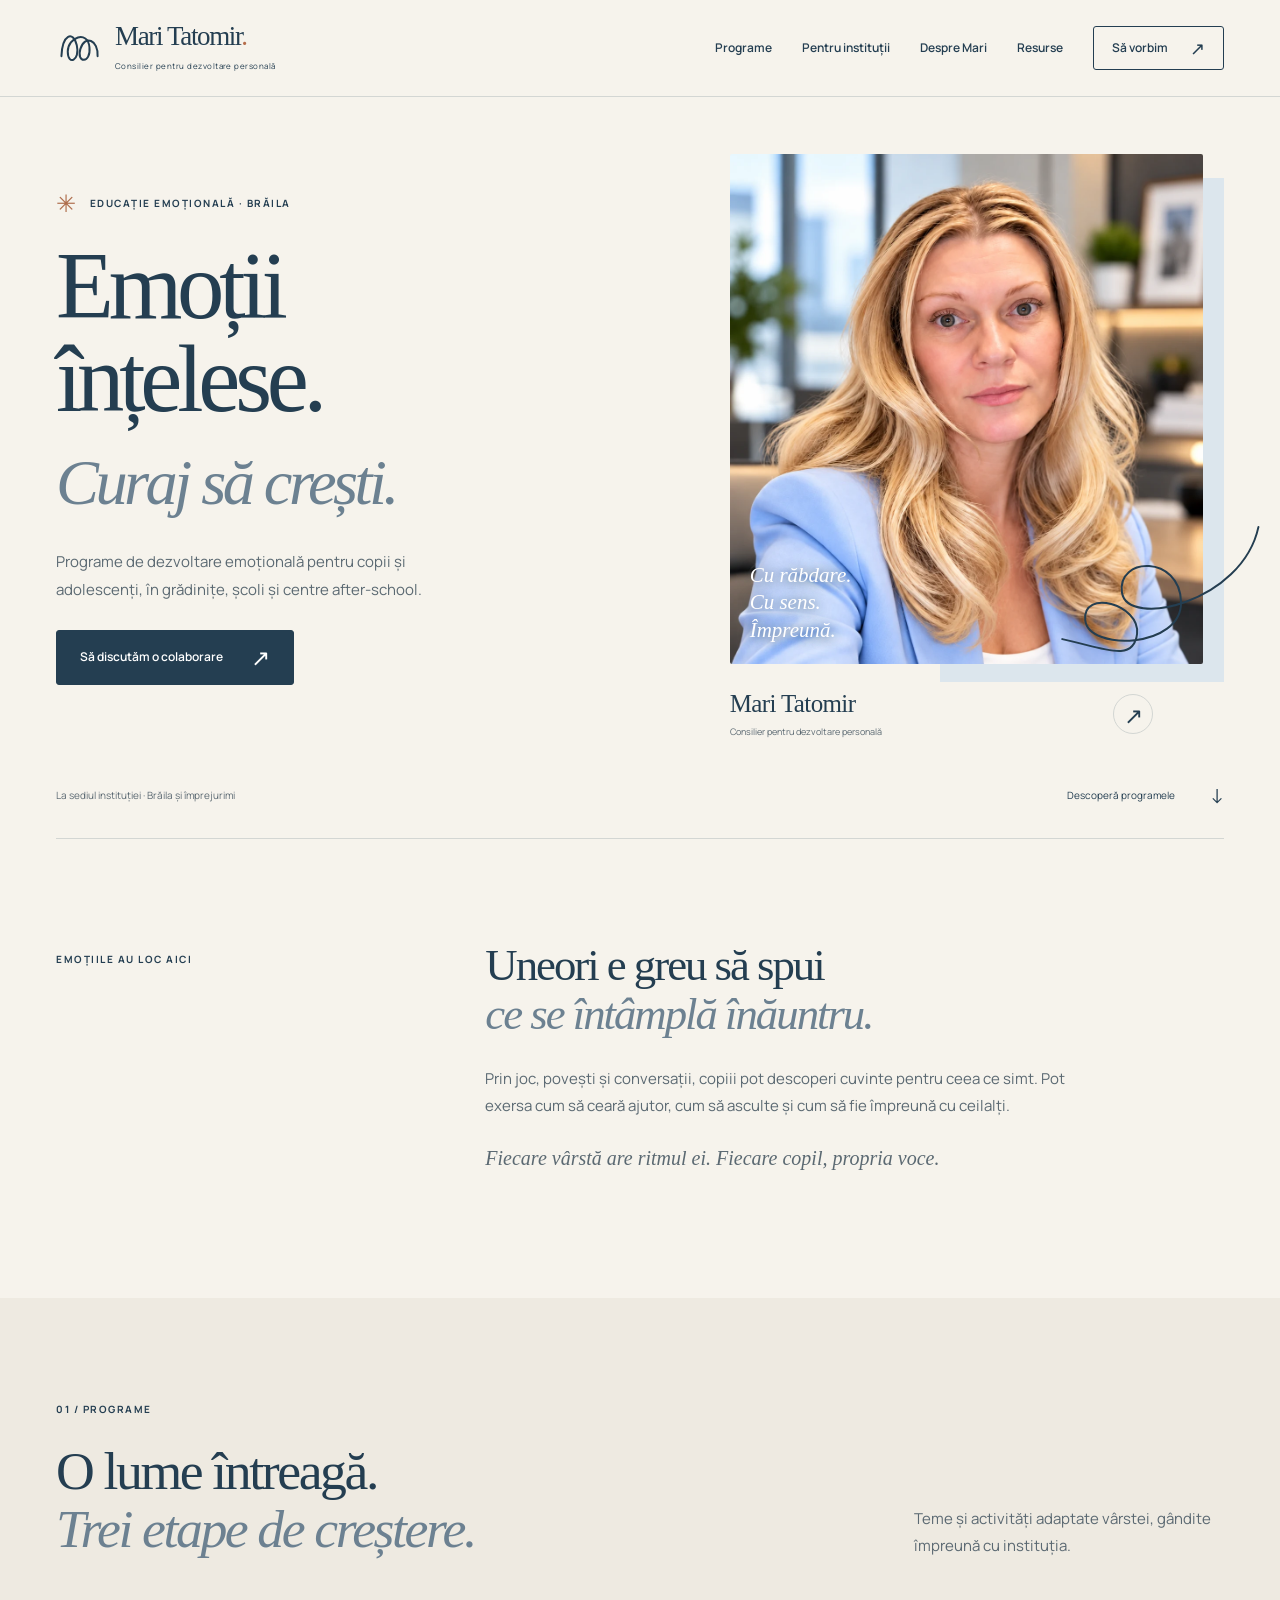
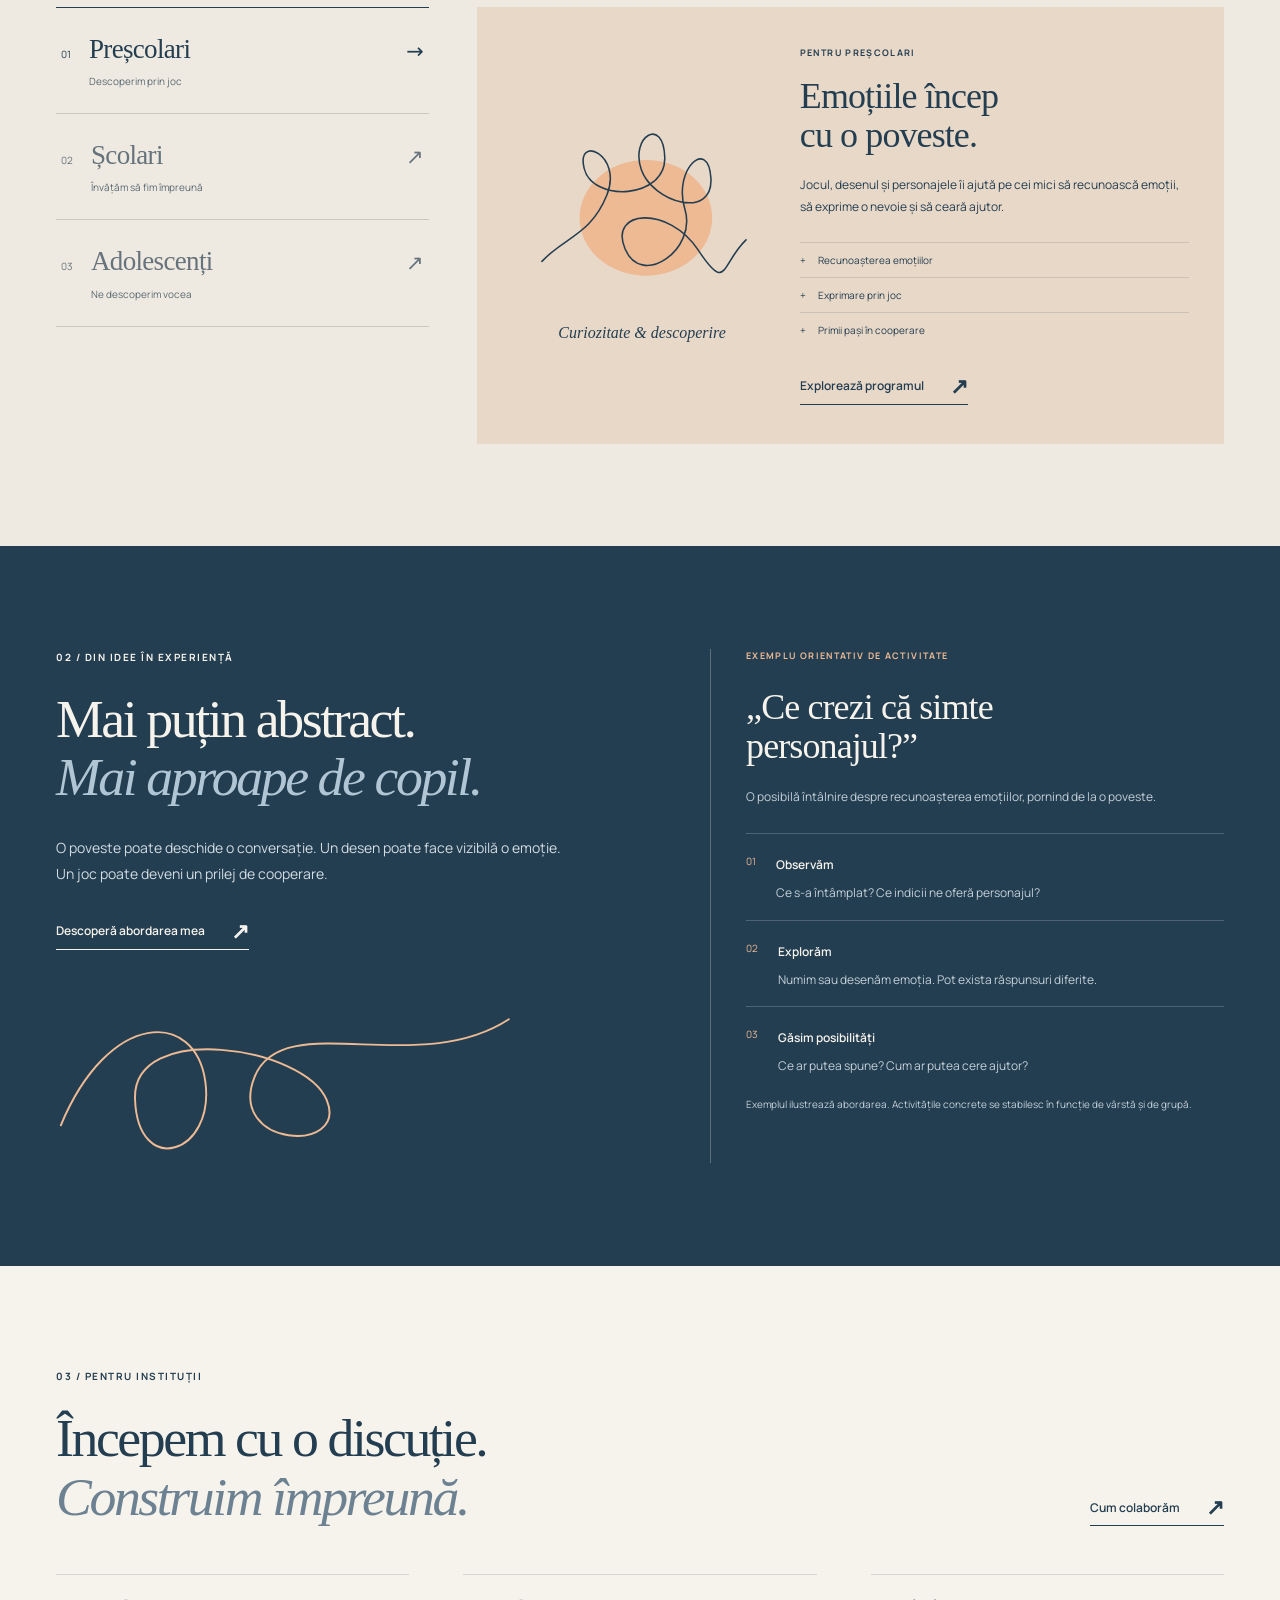
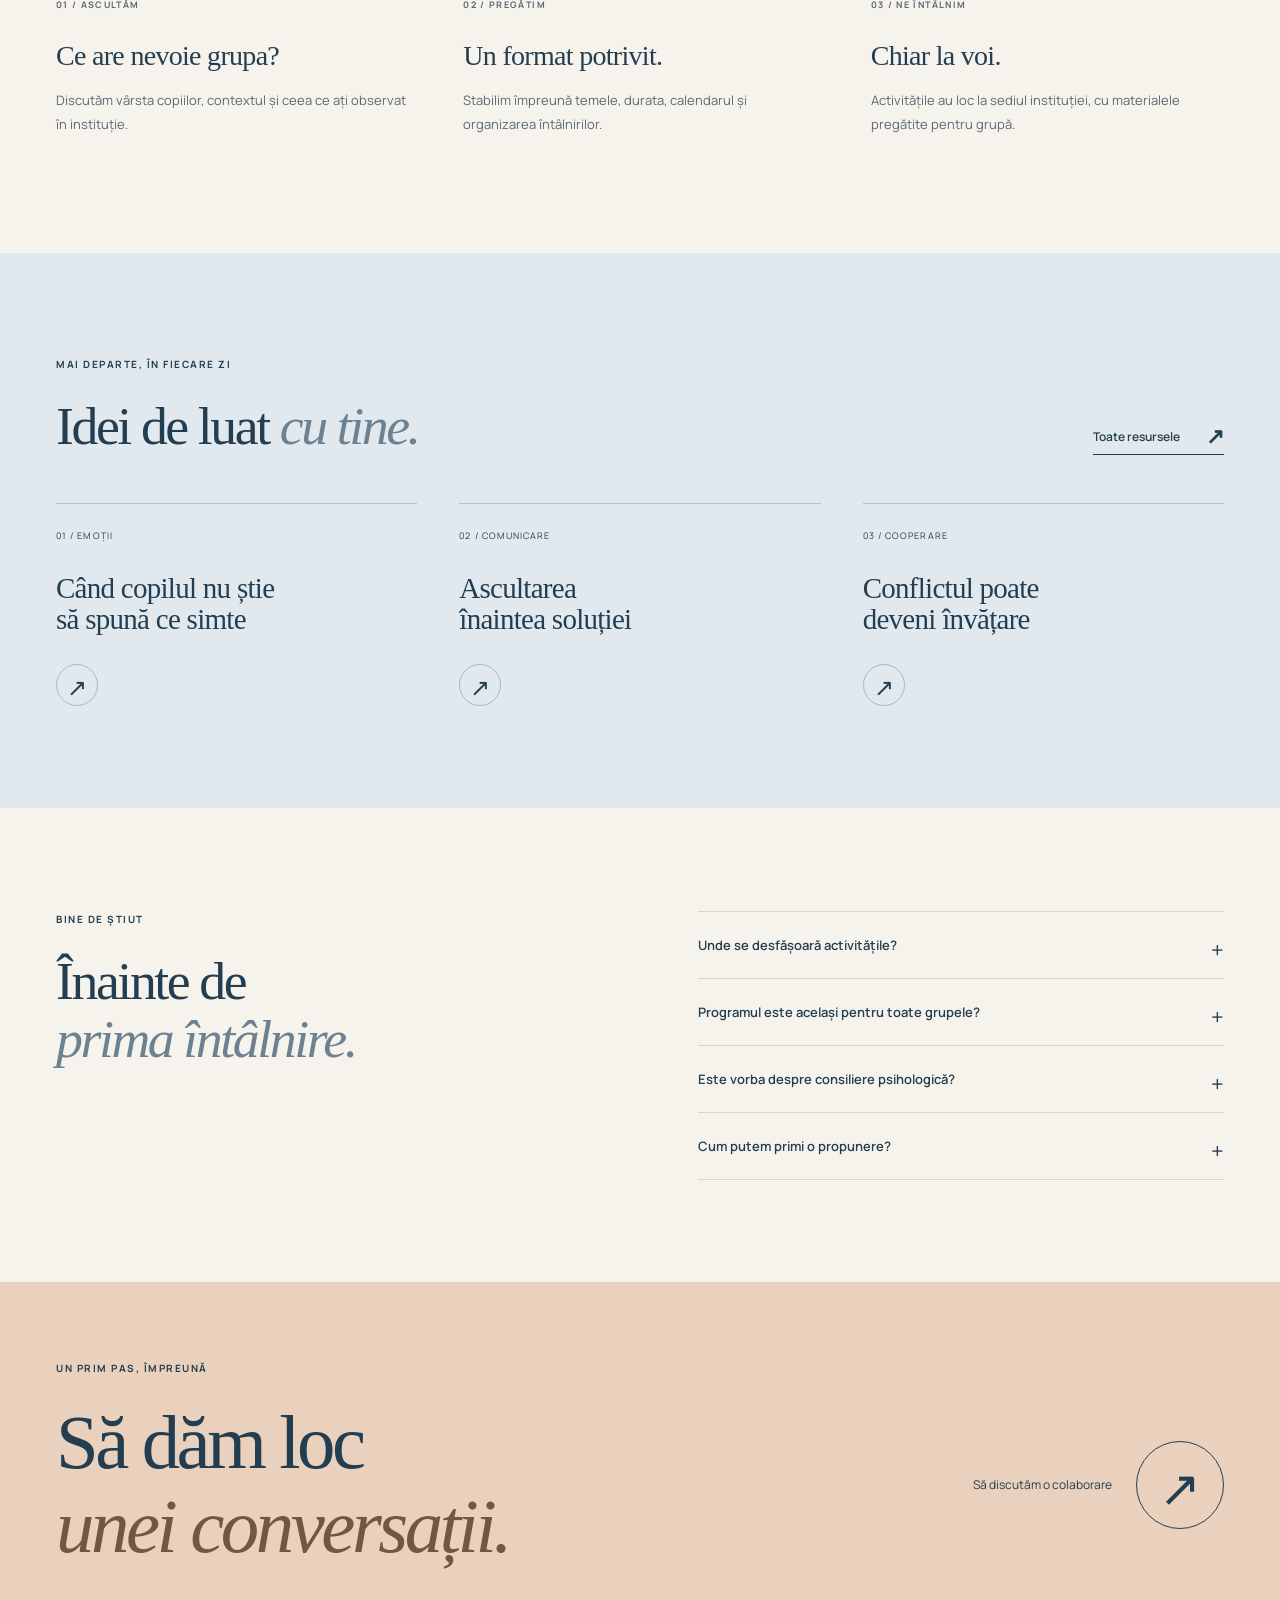
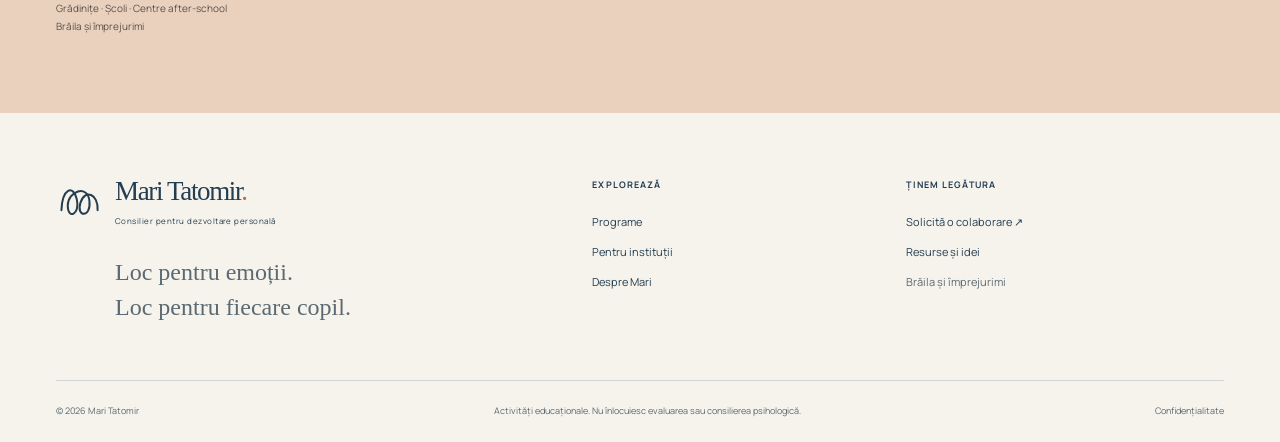
==== commit e6b3098a: "Redesign Mari Tatomir site and add production sitemap" ====
--- a/index.html
+++ b/index.html
@@ -4,62 +4,62 @@
   <meta charset="utf-8"><meta name="viewport" content="width=device-width,initial-scale=1">
   <title>Dezvoltare emoțională pentru copii în Brăila | Mari Tatomir</title>
   <meta name="description" content="Programe de dezvoltare emoțională pentru copii și adolescenți, organizate direct în grădinițe, școli și centre after-school din Brăila și împrejurimi.">
-  <meta name="robots" content="index,follow"><meta name="theme-color" content="#153f38">
+  <meta name="robots" content="index,follow"><meta name="theme-color" content="#243e51">
   <meta property="og:type" content="website"><meta property="og:locale" content="ro_RO">
   <meta property="og:title" content="Mari Tatomir — Dezvoltare emoțională pentru copii">
   <meta property="og:description" content="Programe educaționale adaptate vârstei, desfășurate direct în instituții.">
-  <link rel="icon" href="favicon.svg" type="image/svg+xml"><link rel="stylesheet" href="styles.css"><script src="script.js" defer></script>
+  <link rel="icon" href="favicon.svg" type="image/svg+xml"><link rel="stylesheet" href="assets/fonts/fonts.css"><link rel="stylesheet" href="styles.css"><script src="script.js" defer></script>
   <script type="application/ld+json">{"@context":"https://schema.org","@type":"Person","name":"Mari Tatomir","jobTitle":"Consilier pentru dezvoltare personală","areaServed":{"@type":"AdministrativeArea","name":"Brăila și împrejurimi"},"knowsAbout":["dezvoltare emoțională pentru copii","dezvoltare personală pentru adolescenți","comunicare și cooperare"]}</script>
 </head>
-<body>
-  <a class="skip-link" href="#continut">Sari la conținut</a>
-  <header class="site-header"><div class="wrap header-inner">
-    <a class="brand" href="index.html" aria-label="Mari Tatomir, pagina principală"><span class="brand-mark">M</span><span><strong>Mari Tatomir</strong><small>Consilier pentru dezvoltare personală</small></span></a>
-    <button class="menu-toggle" type="button" aria-label="Deschide meniul" aria-expanded="false"><span></span><span></span><span></span></button>
-    <nav class="nav" aria-label="Navigație principală"><a href="index.html" aria-current="page">Acasă</a><a href="programe.html">Programe</a><a href="institutii.html">Pentru instituții</a><a href="despre.html">Despre</a><a href="resurse.html">Resurse</a><a class="nav-button" href="contact.html">Contact</a></nav>
-  </div></header>
+<body class="home">
+  <a class="skip-link" href="#continut">Sari la conținut</a><header class="site-header"><div class="wrap header-inner"><a class="brand" href="index.html" aria-label="Mari Tatomir, pagina principală"><svg class="brand-symbol" viewBox="0 0 52 50" fill="none" aria-hidden="true"><path d="M6 34C7 10 19 5 23 22S13 45 13 29 35 5 37 24 22 42 27 26 47 16 46 34" stroke="currentColor" stroke-width="2.2" stroke-linecap="round"/></svg><span><strong>Mari Tatomir<span class="brand-dot">.</span></strong><small>Consilier pentru dezvoltare personală</small></span></a><button class="menu-toggle" type="button" aria-label="Deschide meniul" aria-expanded="false" aria-controls="main-nav"><span></span><span></span></button><nav class="nav" id="main-nav" aria-label="Navigație principală"><a href="programe.html">Programe</a><a href="institutii.html">Pentru instituții</a><a href="despre.html">Despre Mari</a><a href="resurse.html">Resurse</a><a href="contact.html" class="nav-button">Să vorbim <span aria-hidden="true">↗</span></a></nav></div></header>
 
   <main id="continut">
-    <section class="hero"><div class="wrap hero-grid">
-      <div class="hero-copy reveal"><p class="eyebrow">Educație emoțională · Brăila</p><h1>Copiii cresc atunci când învață să se înțeleagă.</h1><p class="lead">Programe de dezvoltare emoțională pentru copii și adolescenți, desfășurate direct în grădinițe, școli și centre after-school prin joc, povești, activități creative și conversații ghidate.</p><div class="hero-actions"><a class="button button-primary" href="contact.html">Solicită o colaborare <span>→</span></a><a class="button button-light" href="programe.html">Descoperă programele</a></div><div class="proof-row"><span>Adaptat vârstei</span><span>La sediul instituției</span><span>Centrat pe participare</span></div></div>
-      <figure class="hero-visual reveal"><img src="assets/illustrations/hero-emotions.svg" alt="Ilustrație despre dialog, emoții și dezvoltare"><figcaption><span>Un spațiu sigur</span><strong>Emoțiile capătă nume, loc și sens.</strong></figcaption></figure>
-    </div></section>
+  <section class="hero" aria-labelledby="hero-title">
+    <div class="wrap hero-grid">
+      <div class="hero-copy">
+        <p class="eyebrow"><span class="tiny-sun" aria-hidden="true">✳</span> Educație emoțională · Brăila</p>
+        <h1 id="hero-title">Emoții <br>înțelese. <br><em>Curaj să crești.</em></h1>
+        <p class="hero-description">Programe de dezvoltare emoțională pentru copii și adolescenți, în grădinițe, școli și centre after-school.</p>
+        <a class="button button-primary" href="contact.html">Să discutăm o colaborare <span aria-hidden="true">↗</span></a>
+      </div>
+      <figure class="hero-portrait">
+        <div class="portrait-image"><img src="assets/images/mari-tatomir-portrait.webp" alt="Mari Tatomir, consilier pentru dezvoltare personală" width="1080" height="1440" fetchpriority="high"><span class="portrait-note">Cu răbdare. <br>Cu sens. <br>Împreună.</span></div>
+        <svg class="portrait-thread" viewBox="0 0 320 230" fill="none" aria-hidden="true"><path class="draw-thread" pathLength="1" d="M8 183C69 196 117 220 122 175S38 106 43 154 191 197 189 126 91 57 99 112 282 128 307 12" stroke="currentColor" stroke-width="3" stroke-linecap="round"/></svg>
+        <figcaption><span><strong>Mari Tatomir</strong><small>Consilier pentru dezvoltare personală</small></span><a href="despre.html" aria-label="Despre Mari Tatomir">↗</a></figcaption>
+      </figure>
+    </div>
+    <div class="wrap hero-bottom"><span>La sediul instituției · Brăila și împrejurimi</span><a href="#programe">Descoperă programele <span aria-hidden="true">↓</span></a></div>
+  </section>
 
-    <div class="trust-bar"><div class="wrap trust-inner"><span class="trust-label">Colaborări pentru</span><div class="trust-item"><svg class="icon" aria-hidden="true"><use href="assets/icons.svg#icon-building-community"></use></svg> Grădinițe</div><div class="trust-item"><svg class="icon" aria-hidden="true"><use href="assets/icons.svg#icon-school"></use></svg> Școli</div><div class="trust-item"><svg class="icon" aria-hidden="true"><use href="assets/icons.svg#icon-books"></use></svg> Centre after-school</div></div></div>
+  <section class="section intro-section"><div class="wrap editorial-intro"><p class="eyebrow">Emoțiile au loc aici</p><div><h2>Uneori e greu să spui <br><em>ce se întâmplă înăuntru.</em></h2><p>Prin joc, povești și conversații, copiii pot descoperi cuvinte pentru ceea ce simt. Pot exersa cum să ceară ajutor, cum să asculte și cum să fie împreună cu ceilalți.</p><p class="intro-note">Fiecare vârstă are ritmul ei. Fiecare copil, propria voce.</p></div></div></section>
 
-    <section class="section"><div class="wrap"><div class="section-head reveal"><div><p class="eyebrow">Programe adaptate</p><h2>Fiecare vârstă are limbajul ei.</h2></div><p class="lead">Activitățile pornesc de la nivelul de dezvoltare al copiilor și de la nevoile observate de instituție. Formatul se stabilește înaintea colaborării.</p></div><div class="cards-3">
-      <article class="service-card reveal"><div class="service-illustration"><img src="assets/illustrations/program-preschool.svg" alt="Chip zâmbitor într-un decor de poveste"></div><div class="card-top"><span class="card-index">PREȘCOLARI</span><span class="card-icon"><svg class="icon" aria-hidden="true"><use href="assets/icons.svg#icon-palette"></use></svg></span></div><h3>Emoții prin joc și poveste</h3><p>Copiii descoperă cum se simt, cum pot exprima ceea ce trăiesc și cum pot cere ajutor într-un mod potrivit.</p><a class="text-link" href="programe.html#prescolari">Vezi direcțiile de lucru</a></article>
-      <article class="service-card reveal"><div class="service-illustration"><img src="assets/illustrations/program-school.svg" alt="Doi copii care exersează cooperarea"></div><div class="card-top"><span class="card-index">ȘCOLARI</span><span class="card-icon"><svg class="icon" aria-hidden="true"><use href="assets/icons.svg#icon-users-group"></use></svg></span></div><h3>Încredere și cooperare</h3><p>Activități despre resurse personale, comunicare, relații, limite și rezolvarea situațiilor dificile din grup.</p><a class="text-link" href="programe.html#scolari">Vezi direcțiile de lucru</a></article>
-      <article class="service-card reveal"><div class="service-illustration"><img src="assets/illustrations/program-teens.svg" alt="Dialog și reflecție pentru adolescenți"></div><div class="card-top"><span class="card-index">ADOLESCENȚI</span><span class="card-icon"><svg class="icon" aria-hidden="true"><use href="assets/icons.svg#icon-bulb"></use></svg></span></div><h3>Autocunoaștere și comunicare</h3><p>Un cadru de dialog și reflecție despre identitate, emoții, relații, presiunea grupului și alegeri personale.</p><a class="text-link" href="programe.html#adolescenti">Vezi direcțiile de lucru</a></article>
-    </div></div></section>
+  <section class="section programs-section" id="programe" aria-labelledby="programs-title"><div class="wrap">
+    <div class="section-head"><div><p class="eyebrow">01 / Programe</p><h2 id="programs-title">O lume întreagă. <br><em>Trei etape de creștere.</em></h2></div><p>Teme și activități adaptate vârstei, gândite împreună cu instituția.</p></div>
+    <div class="program-explorer" data-programs>
+      <div class="program-tabs" aria-label="Categoria de vârstă">
+        <button type="button" id="tab-prescolari" data-panel="panel-prescolari"><span class="program-number">01</span><span>Preșcolari<small>Descoperim prin joc</small></span><span class="tab-arrow" aria-hidden="true">↗</span></button>
+        <button type="button" id="tab-scolari" data-panel="panel-scolari"><span class="program-number">02</span><span>Școlari<small>Învățăm să fim împreună</small></span><span class="tab-arrow" aria-hidden="true">↗</span></button>
+        <button type="button" id="tab-adolescenti" data-panel="panel-adolescenti"><span class="program-number">03</span><span>Adolescenți<small>Ne descoperim vocea</small></span><span class="tab-arrow" aria-hidden="true">↗</span></button>
+      </div>
+      <div class="program-panels">
+        <article class="program-panel preschool" id="panel-prescolari" aria-labelledby="tab-prescolari"><div class="program-art"><img src="assets/illustrations/program-preschool.svg" alt="" width="400" height="300"><span>Curiozitate & descoperire</span></div><div class="program-content"><p class="eyebrow">Pentru preșcolari</p><h3>Emoțiile încep <br>cu o poveste.</h3><p>Jocul, desenul și personajele îi ajută pe cei mici să recunoască emoții, să exprime o nevoie și să ceară ajutor.</p><ul class="topic-list"><li>Recunoașterea emoțiilor</li><li>Exprimare prin joc</li><li>Primii pași în cooperare</li></ul><a class="text-link" href="programe.html#prescolari">Explorează programul <span aria-hidden="true">↗</span></a></div></article>
+        <article class="program-panel school" id="panel-scolari" aria-labelledby="tab-scolari"><div class="program-art"><img src="assets/illustrations/program-school.svg" alt="" width="400" height="300"><span>Încredere & apropiere</span></div><div class="program-content"><p class="eyebrow">Pentru școlari</p><h3>Eu, tu și locul <br>nostru în grup.</h3><p>Exerciții și conversații despre prietenie, calități personale, limite și situațiile în care nu suntem de acord.</p><ul class="topic-list"><li>Încredere în sine</li><li>Ascultare și comunicare</li><li>Cooperare și relații</li></ul><a class="text-link" href="programe.html#scolari">Explorează programul <span aria-hidden="true">↗</span></a></div></article>
+        <article class="program-panel teens" id="panel-adolescenti" aria-labelledby="tab-adolescenti"><div class="program-art"><img src="assets/illustrations/program-teens.svg" alt="" width="400" height="300"><span>Identitate & propriul drum</span></div><div class="program-content"><p class="eyebrow">Pentru adolescenți</p><h3>Întrebări mari. <br>O voce proprie.</h3><p>Un cadru de reflecție despre identitate, alegeri, relații și presiunea grupului, cu respect pentru fiecare perspectivă.</p><ul class="topic-list"><li>Autocunoaștere și valori</li><li>Limite personale</li><li>Alegeri și comunicare</li></ul><a class="text-link" href="programe.html#adolescenti">Explorează programul <span aria-hidden="true">↗</span></a></div></article>
+      </div>
+    </div>
+  </div></section>
 
-    <section class="section dark-section"><div class="wrap"><div class="section-head reveal"><div><p class="eyebrow">Abilități pentru viață</p><h2>Ce pot exersa copiii în cadrul întâlnirilor</h2></div><p class="lead">Obiectivele concrete diferă de la o grupă la alta, însă fiecare program creează oportunități de practică, exprimare și învățare împreună.</p></div><div class="skills-grid">
-      <article class="skill reveal"><span class="skill-number"><svg class="icon" aria-hidden="true"><use href="assets/icons.svg#icon-heart"></use></svg></span><h3>Recunoașterea emoțiilor</h3><p>Observarea semnalelor corpului, numirea emoțiilor și înțelegerea situațiilor care le declanșează.</p></article>
-      <article class="skill reveal"><span class="skill-number"><svg class="icon" aria-hidden="true"><use href="assets/icons.svg#icon-message-circle"></use></svg></span><h3>Exprimare și comunicare</h3><p>Formularea nevoilor, ascultarea celuilalt și folosirea unui limbaj respectuos în relații.</p></article>
-      <article class="skill reveal"><span class="skill-number"><svg class="icon" aria-hidden="true"><use href="assets/icons.svg#icon-sparkles"></use></svg></span><h3>Încredere în sine</h3><p>Identificarea calităților, tolerarea greșelilor și dezvoltarea curajului de a încerca.</p></article>
-      <article class="skill reveal"><span class="skill-number"><svg class="icon" aria-hidden="true"><use href="assets/icons.svg#icon-users-group"></use></svg></span><h3>Cooperare și integrare</h3><p>Participarea în grup, negocierea regulilor și gestionarea constructivă a neînțelegerilor.</p></article>
-    </div></div></section>
+  <section class="section experience-section"><div class="wrap experience-grid"><div><p class="eyebrow">02 / Din idee în experiență</p><h2>Mai puțin abstract. <br><em>Mai aproape de copil.</em></h2><p class="lead">O poveste poate deschide o conversație. Un desen poate face vizibilă o emoție. Un joc poate deveni un prilej de cooperare.</p><a class="text-link" href="despre.html">Descoperă abordarea mea <span aria-hidden="true">↗</span></a><svg class="experience-thread" viewBox="0 0 480 170" fill="none" aria-hidden="true"><path class="draw-thread" pathLength="1" d="M5 130C55 10 145 10 155 85S85 185 82 103 258 48 281 104 177 153 206 80 375 82 470 20" stroke="currentColor" stroke-width="2" stroke-linecap="round"/></svg></div><div class="activity-example"><p class="eyebrow">Exemplu orientativ de activitate</p><h3>„Ce crezi că simte <br>personajul?”</h3><p class="example-intro">O posibilă întâlnire despre recunoașterea emoțiilor, pornind de la o poveste.</p><ol class="activity-steps"><li><span>01</span><div><strong>Observăm</strong><p>Ce s-a întâmplat? Ce indicii ne oferă personajul?</p></div></li><li><span>02</span><div><strong>Explorăm</strong><p>Numim sau desenăm emoția. Pot exista răspunsuri diferite.</p></div></li><li><span>03</span><div><strong>Găsim posibilități</strong><p>Ce ar putea spune? Cum ar putea cere ajutor?</p></div></li></ol><small>Exemplul ilustrează abordarea. Activitățile concrete se stabilesc în funcție de vârstă și de grupă.</small></div></div></section>
 
-    <section class="section"><div class="wrap split"><div class="sticky-copy reveal"><p class="eyebrow">De la nevoie la program</p><h2>O colaborare construită clar.</h2><p class="lead">Instituția oferă contextul, iar programul este adaptat grupei și obiectivelor stabilite împreună.</p><img class="process-illustration" src="assets/illustrations/collaboration-path.svg" alt="Patru puncte conectate într-un traseu al colaborării"><a class="text-link" href="institutii.html">Detalii pentru instituții</a></div><div class="steps">
-      <article class="step reveal"><span><svg class="icon" aria-hidden="true"><use href="assets/icons.svg#icon-messages"></use></svg></span><div><h3>Discuție inițială</h3><p>Clarificăm vârsta copiilor, dimensiunea grupei, nevoile observate și așteptările instituției.</p></div></article>
-      <article class="step reveal"><span><svg class="icon" aria-hidden="true"><use href="assets/icons.svg#icon-clipboard-text"></use></svg></span><div><h3>Propunerea programului</h3><p>Stabilim temele, numărul întâlnirilor, durata și modul de organizare potrivit contextului.</p></div></article>
-      <article class="step reveal"><span><svg class="icon" aria-hidden="true"><use href="assets/icons.svg#icon-presentation"></use></svg></span><div><h3>Activități în instituție</h3><p>Vin la sediul instituției cu structura programului și materialele necesare activităților.</p></div></article>
-      <article class="step reveal"><span><svg class="icon" aria-hidden="true"><use href="assets/icons.svg#icon-notes"></use></svg></span><div><h3>Încheiere și feedback</h3><p>La final, discutăm observațiile generale și posibilele direcții educaționale de continuare.</p></div></article>
-    </div></div></section>
+  <section class="section collaboration-section"><div class="wrap"><div class="section-head"><div><p class="eyebrow">03 / Pentru instituții</p><h2>Începem cu o discuție. <br><em>Construim împreună.</em></h2></div><a class="text-link" href="institutii.html">Cum colaborăm <span aria-hidden="true">↗</span></a></div><div class="collaboration-steps"><article><span class="step-index">01 / Ascultăm</span><h3>Ce are nevoie grupa?</h3><p>Discutăm vârsta copiilor, contextul și ceea ce ați observat în instituție.</p></article><article><span class="step-index">02 / Pregătim</span><h3>Un format potrivit.</h3><p>Stabilim împreună temele, durata, calendarul și organizarea întâlnirilor.</p></article><article><span class="step-index">03 / Ne întâlnim</span><h3>Chiar la voi.</h3><p>Activitățile au loc la sediul instituției, cu materialele pregătite pentru grupă.</p></article></div></div></section>
 
-    <section class="section about-teaser"><div class="wrap about-teaser-grid"><figure class="about-teaser-photo reveal"><img src="assets/images/mari-tatomir-portrait.webp" alt="Mari Tatomir, consilier pentru dezvoltare personală" width="1080" height="1440" loading="lazy"><span aria-hidden="true"></span></figure><div class="reveal"><p class="eyebrow">Cine susține programele</p><h2>Prezență calmă, structură clară și dialog real.</h2><p class="lead">Sunt Mari Tatomir, consilier pentru dezvoltare personală. Creez activități prin care copiii și adolescenții pot observa, explora și exprima ceea ce trăiesc, în ritmul potrivit vârstei lor.</p><a class="button button-light" href="despre.html">Descoperă abordarea mea</a></div></div></section>
+  <section class="section journal-section"><div class="wrap"><div class="section-head"><div><p class="eyebrow">Mai departe, în fiecare zi</p><h2>Idei de luat <em>cu tine.</em></h2></div><a class="text-link" href="resurse.html">Toate resursele <span aria-hidden="true">↗</span></a></div><div class="journal-links"><a href="resurse.html#emotii"><span>01 / Emoții</span><h3>Când copilul nu știe <br>să spună ce simte</h3><span class="journal-arrow" aria-hidden="true">↗</span></a><a href="resurse.html#ascultare"><span>02 / Comunicare</span><h3>Ascultarea <br>înaintea soluției</h3><span class="journal-arrow" aria-hidden="true">↗</span></a><a href="resurse.html#conflict"><span>03 / Cooperare</span><h3>Conflictul poate <br>deveni învățare</h3><span class="journal-arrow" aria-hidden="true">↗</span></a></div></div></section>
 
-    <section class="section quote-section"><div class="wrap quote reveal"><div class="quote-mark">“</div><blockquote>Fiecare emoție are ceva să ne spună. Copiii pot învăța să o asculte.</blockquote><cite>Mari Tatomir · Consilier pentru dezvoltare personală</cite></div></section>
+  <section class="section"><div class="wrap split"><div><p class="eyebrow">Bine de știut</p><h2>Înainte de <br><em>prima întâlnire.</em></h2></div><div class="faq"><details><summary>Unde se desfășoară activitățile?</summary><p>La sediul grădiniței, școlii sau centrului after-school, în Brăila și împrejurimi.</p></details><details><summary>Programul este același pentru toate grupele?</summary><p>Nu. Temele și exercițiile sunt adaptate vârstei, contextului și obiectivelor stabilite împreună cu instituția.</p></details><details><summary>Este vorba despre consiliere psihologică?</summary><p>Nu. Activitățile au caracter educațional și de dezvoltare personală. Ele nu înlocuiesc evaluarea, psihoterapia sau consilierea psihologică.</p></details><details><summary>Cum putem primi o propunere?</summary><p>Trimiteți o solicitare cu câteva detalii despre instituție și grupă. Urmează o discuție pentru clarificarea formatului potrivit.</p></details></div></div></section>
 
-    <section class="section"><div class="wrap"><div class="section-head reveal"><div><p class="eyebrow">Întrebări frecvente</p><h2>Înainte de prima discuție</h2></div><p class="lead">Câteva răspunsuri despre modul în care pot fi organizate activitățile de dezvoltare emoțională.</p></div><div class="faq reveal">
-      <details><summary>Unde se desfășoară activitățile?</summary><p>Programele sunt gândite pentru a se desfășura la sediul grădiniței, școlii sau centrului after-school, în Brăila și împrejurimi.</p></details>
-      <details><summary>Programul este același pentru toate grupele?</summary><p>Nu. Temele și exercițiile sunt adaptate vârstei, contextului și obiectivelor stabilite împreună cu instituția.</p></details>
-      <details><summary>Este vorba despre consiliere psihologică?</summary><p>Nu. Activitățile au caracter educațional și de dezvoltare personală. Ele nu înlocuiesc evaluarea, psihoterapia sau consilierea psihologică.</p></details>
-      <details><summary>Cum putem primi o propunere?</summary><p>Trimiteți o solicitare cu câteva detalii despre instituție și grupă. Urmează o discuție scurtă pentru clarificarea formatului potrivit.</p></details>
-    </div></div></section>
+  <section class="section closing-section"><div class="wrap closing-inner"><p class="eyebrow">Un prim pas, împreună</p><h2>Să dăm loc <br><em>unei conversații.</em></h2><a class="closing-link" href="contact.html"><span>Să discutăm o colaborare</span><span class="circle-arrow" aria-hidden="true">↗</span></a><p>Grădinițe · Școli · Centre after-school <br>Brăila și împrejurimi</p></div></section>
+</main>
 
-    <section class="section cta"><div class="wrap"><div class="cta-box reveal"><div><p class="eyebrow">Primul pas</p><h2>Să construim un program potrivit copiilor din instituția dumneavoastră.</h2><p>Spuneți-mi câteva lucruri despre grupă, iar de acolo putem contura împreună următorii pași.</p></div><a class="button" href="contact.html">Solicită o discuție →</a></div></div></section>
-  </main>
-
-  <footer class="site-footer"><div class="wrap"><div class="footer-grid"><div class="footer-brand"><a class="brand" href="index.html"><span class="brand-mark">M</span><span><strong>Mari Tatomir</strong><small>Consilier pentru dezvoltare personală</small></span></a><p>Programe educaționale de dezvoltare emoțională pentru copii și adolescenți, desfășurate direct în instituții.</p></div><div class="footer-col"><strong>Explorează</strong><a href="programe.html">Programe</a><a href="institutii.html">Pentru instituții</a><a href="despre.html">Despre</a></div><div class="footer-col"><strong>Informații</strong><a href="resurse.html">Resurse</a><a href="contact.html">Contact</a><a href="confidentialitate.html">Confidențialitate</a><span>Brăila și împrejurimi</span></div><div class="footer-col"><strong>Clarificare</strong><span>Serviciile au caracter educațional și nu înlocuiesc evaluarea sau consilierea psihologică.</span></div></div><div class="footer-bottom"><span>© <span data-year></span> Mari Tatomir</span><span>Dezvoltare personală pentru copii și adolescenți</span></div></div></footer>
+  <footer class="site-footer"><div class="wrap"><div class="footer-grid"><div class="footer-brand"><a class="brand" href="index.html" aria-label="Mari Tatomir, pagina principală"><svg class="brand-symbol" viewBox="0 0 52 50" fill="none" aria-hidden="true"><path d="M6 34C7 10 19 5 23 22S13 45 13 29 35 5 37 24 22 42 27 26 47 16 46 34" stroke="currentColor" stroke-width="2.2" stroke-linecap="round"/></svg><span><strong>Mari Tatomir<span class="brand-dot">.</span></strong><small>Consilier pentru dezvoltare personală</small></span></a><p>Loc pentru emoții. <br>Loc pentru fiecare copil.</p></div><div class="footer-col"><strong>Explorează</strong><a href="programe.html">Programe</a><a href="institutii.html">Pentru instituții</a><a href="despre.html">Despre Mari</a></div><div class="footer-col"><strong>Ținem legătura</strong><a href="contact.html">Solicită o colaborare ↗</a><a href="resurse.html">Resurse și idei</a><span>Brăila și împrejurimi</span></div></div><div class="footer-bottom"><span>© <span data-year>2026</span> Mari Tatomir</span><p>Activități educaționale. Nu înlocuiesc evaluarea sau consilierea psihologică.</p><a href="confidentialitate.html">Confidențialitate</a></div></div></footer>
 </body></html>
--- a/assets/fonts/fonts.css
+++ b/assets/fonts/fonts.css
@@ -0,0 +1,48 @@
+@font-face {
+  font-family: 'Fraunces';
+  font-style: italic;
+  font-weight: 400 500;
+  font-display: swap;
+  src: url(fraunces-italic-latin-ext.woff2) format('woff2');
+  unicode-range: U+0100-02BA, U+02BD-02C5, U+02C7-02CC, U+02CE-02D7, U+02DD-02FF, U+0304, U+0308, U+0329, U+1D00-1DBF, U+1E00-1E9F, U+1EF2-1EFF, U+2020, U+20A0-20AB, U+20AD-20C4, U+2113, U+2C60-2C7F, U+A720-A7FF;
+}
+@font-face {
+  font-family: 'Fraunces';
+  font-style: italic;
+  font-weight: 400 500;
+  font-display: swap;
+  src: url(fraunces-italic-latin.woff2) format('woff2');
+  unicode-range: U+0000-00FF, U+0131, U+0152-0153, U+02BB-02BC, U+02C6, U+02DA, U+02DC, U+0304, U+0308, U+0329, U+2000-206F, U+20AC, U+2122, U+2191, U+2193, U+2212, U+2215, U+FEFF, U+FFFD;
+}
+@font-face {
+  font-family: 'Fraunces';
+  font-style: normal;
+  font-weight: 400 600;
+  font-display: swap;
+  src: url(fraunces-normal-latin-ext.woff2) format('woff2');
+  unicode-range: U+0100-02BA, U+02BD-02C5, U+02C7-02CC, U+02CE-02D7, U+02DD-02FF, U+0304, U+0308, U+0329, U+1D00-1DBF, U+1E00-1E9F, U+1EF2-1EFF, U+2020, U+20A0-20AB, U+20AD-20C4, U+2113, U+2C60-2C7F, U+A720-A7FF;
+}
+@font-face {
+  font-family: 'Fraunces';
+  font-style: normal;
+  font-weight: 400 600;
+  font-display: swap;
+  src: url(fraunces-normal-latin.woff2) format('woff2');
+  unicode-range: U+0000-00FF, U+0131, U+0152-0153, U+02BB-02BC, U+02C6, U+02DA, U+02DC, U+0304, U+0308, U+0329, U+2000-206F, U+20AC, U+2122, U+2191, U+2193, U+2212, U+2215, U+FEFF, U+FFFD;
+}
+@font-face {
+  font-family: "Manrope";
+  src: url("manrope-latin-ext.woff2") format("woff2");
+  font-style: normal;
+  font-weight: 200 800;
+  font-display: swap;
+  unicode-range: U+0100-02BA,U+02BD-02C5,U+02C7-02CC,U+02CE-02D7,U+02DD-02FF,U+0304,U+0308,U+0329,U+1D00-1DBF,U+1E00-1E9F,U+1EF2-1EFF,U+2020,U+20A0-20AB,U+20AD-20C0,U+2113,U+2C60-2C7F,U+A720-A7FF;
+}
+@font-face {
+  font-family: "Manrope";
+  src: url("manrope-latin.woff2") format("woff2");
+  font-style: normal;
+  font-weight: 200 800;
+  font-display: swap;
+  unicode-range: U+0000-00FF,U+0131,U+0152-0153,U+02BB-02BC,U+02C6,U+02DA,U+02DC,U+0304,U+0308,U+0329,U+2000-206F,U+20AC,U+2122,U+2191,U+2193,U+2212,U+2215,U+FEFF,U+FFFD;
+}
--- a/styles.css
+++ b/styles.css
@@ -1,345 +1,2209 @@
-@font-face {
-  font-family: "Bricolage Grotesque";
-  src: url("assets/fonts/bricolage-grotesque-latin-ext.woff2") format("woff2");
-  font-style: normal;
-  font-weight: 200 800;
-  font-display: swap;
-  unicode-range: U+0100-02BA,U+02BD-02C5,U+02C7-02CC,U+02CE-02D7,U+02DD-02FF,U+0304,U+0308,U+0329,U+1D00-1DBF,U+1E00-1E9F,U+1EF2-1EFF,U+2020,U+20A0-20AB,U+20AD-20C0,U+2113,U+2C60-2C7F,U+A720-A7FF;
-}
-@font-face {
-  font-family: "Bricolage Grotesque";
-  src: url("assets/fonts/bricolage-grotesque-latin.woff2") format("woff2");
-  font-style: normal;
-  font-weight: 200 800;
-  font-display: swap;
-  unicode-range: U+0000-00FF,U+0131,U+0152-0153,U+02BB-02BC,U+02C6,U+02DA,U+02DC,U+0304,U+0308,U+0329,U+2000-206F,U+20AC,U+2122,U+2191,U+2193,U+2212,U+2215,U+FEFF,U+FFFD;
-}
-@font-face {
-  font-family: "Manrope";
-  src: url("assets/fonts/manrope-latin-ext.woff2") format("woff2");
-  font-style: normal;
-  font-weight: 200 800;
-  font-display: swap;
-  unicode-range: U+0100-02BA,U+02BD-02C5,U+02C7-02CC,U+02CE-02D7,U+02DD-02FF,U+0304,U+0308,U+0329,U+1D00-1DBF,U+1E00-1E9F,U+1EF2-1EFF,U+2020,U+20A0-20AB,U+20AD-20C0,U+2113,U+2C60-2C7F,U+A720-A7FF;
-}
-@font-face {
-  font-family: "Manrope";
-  src: url("assets/fonts/manrope-latin.woff2") format("woff2");
-  font-style: normal;
-  font-weight: 200 800;
-  font-display: swap;
-  unicode-range: U+0000-00FF,U+0131,U+0152-0153,U+02BB-02BC,U+02C6,U+02DA,U+02DC,U+0304,U+0308,U+0329,U+2000-206F,U+20AC,U+2122,U+2191,U+2193,U+2212,U+2215,U+FEFF,U+FFFD;
-}
-
 :root {
-  --forest: #153f38;
-  --forest-deep: #0d2d28;
-  --sage: #dce8df;
-  --sage-soft: #eef4ef;
-  --paper: #faf8f3;
-  --sand: #f1eadf;
-  --clay: #c96950;
-  --gold: #e0b75f;
-  --ink: #18332f;
-  --muted: #60736f;
-  --line: #d9dfd8;
-  --white: #fff;
-  --display: "Bricolage Grotesque", Arial, sans-serif;
-  --sans: "Manrope", Arial, sans-serif;
-  --shadow: 0 28px 80px rgba(16, 54, 47, 0.12);
-  --shadow-soft: 0 16px 46px rgba(16, 54, 47, 0.08);
-  --radius: 28px;
-}
-
-* { box-sizing: border-box; }
-html { scroll-behavior: smooth; }
+  --ink:#243e51;
+  --muted:#5b6972;
+  --paper:#f6f3ec;
+  --blue:#e1e9ef;
+  --peach:#edba94;
+  --line:#d3d6d3;
+  --display:"Fraunces",Georgia,serif;
+  --sans:"Manrope",Arial,sans-serif;
+}
+
+* {
+  box-sizing:border-box;
+}
+
+html {
+  scroll-behavior:smooth;
+  scroll-padding-top:110px;
+}
+
 body {
-  margin: 0;
-  overflow-x: hidden;
-  color: var(--ink);
-  background: linear-gradient(180deg, #fcfbf8 0, var(--paper) 28rem);
-  font-family: var(--sans);
-  font-size: 16px;
-  line-height: 1.7;
-  -webkit-font-smoothing: antialiased;
-}
-::selection { background: var(--gold); color: var(--forest-deep); }
-img, svg { display: block; max-width: 100%; }
-a { color: inherit; text-decoration: none; }
-button, input, textarea, select { font: inherit; }
-p { margin: 0 0 1.2rem; }
-h1, h2, h3 { margin: 0; color: var(--forest-deep); font-family: var(--display); font-weight: 650; line-height: .99; text-wrap: balance; }
-h1 { font-size: clamp(3.5rem, 7vw, 6.75rem); letter-spacing: -0.066em; font-variation-settings: "wdth" 92; }
-h2 { font-size: clamp(2.55rem, 4.8vw, 4.7rem); letter-spacing: -0.055em; }
-h3 { font-size: clamp(1.5rem, 2.2vw, 2rem); letter-spacing: -0.035em; }
-.wrap { width: min(1240px, calc(100% - 56px)); margin-inline: auto; }
-.narrow { width: min(780px, calc(100% - 48px)); margin-inline: auto; }
-.section { padding: clamp(92px, 10vw, 144px) 0; }
-.section-compact { padding: clamp(64px, 8vw, 105px) 0; }
-.eyebrow { margin: 0 0 16px; color: var(--clay); font-size: .73rem; font-weight: 700; letter-spacing: .17em; text-transform: uppercase; }
-.lead { max-width: 720px; color: var(--muted); font-size: clamp(1.05rem, 1.5vw, 1.25rem); }
-.section-head { display: grid; grid-template-columns: minmax(0, 1.1fr) minmax(280px, .65fr); gap: 48px; margin-bottom: 56px; align-items: end; }
-.section-head .lead { margin: 0; }
-.skip-link { position: fixed; top: 8px; left: 8px; z-index: 100; padding: 10px 15px; background: var(--forest-deep); color: white; transform: translateY(-150%); }
-.skip-link:focus { transform: translateY(0); }
-
-.site-header { position: sticky; z-index: 50; top: 0; border-bottom: 1px solid transparent; background: rgba(250, 248, 243, .9); backdrop-filter: blur(20px); transition: border-color .2s, box-shadow .2s, background .2s; }
-.site-header.is-scrolled { border-color: var(--line); box-shadow: 0 5px 28px rgba(16,54,47,.06); }
-.header-inner { display: flex; min-height: 88px; align-items: center; justify-content: space-between; gap: 32px; }
-.brand { display: flex; align-items: center; gap: 13px; line-height: 1.15; }
-.brand-mark { position: relative; display: grid; width: 46px; height: 46px; place-items: center; overflow: hidden; border-radius: 50% 50% 50% 16px; background: var(--forest); color: white; font-family: var(--display); font-size: 1.2rem; font-weight: 700; box-shadow: inset -8px -8px 0 rgba(255,255,255,.06); }
-.brand-mark::after { content: ""; position: absolute; width: 9px; height: 9px; right: 7px; top: 7px; border-radius: 50%; background: var(--gold); }
-.brand strong, .brand small { display: block; }
-.brand strong { font-size: .94rem; }
-.brand small { margin-top: 5px; color: var(--muted); font-size: .65rem; }
-.nav { display: flex; align-items: center; gap: clamp(17px, 2.3vw, 33px); }
-.nav > a { color: #3e5752; font-size: .78rem; font-weight: 600; }
-.nav > a:hover, .nav > a[aria-current="page"] { color: var(--clay); }
-.nav .nav-button { padding: 10px 17px; border-radius: 99px; background: var(--forest); color: white; }
-.nav .nav-button:hover { background: var(--forest-deep); color: white; }
-.menu-toggle { display: none; width: 44px; height: 44px; padding: 10px; border: 1px solid var(--line); border-radius: 50%; background: white; cursor: pointer; }
-.menu-toggle span { display: block; width: 20px; height: 1.5px; margin: 5px auto; background: var(--ink); }
-
-.button { display: inline-flex; min-height: 54px; padding: 13px 24px; align-items: center; justify-content: center; gap: 9px; border: 1px solid transparent; border-radius: 99px; cursor: pointer; font-size: .84rem; font-weight: 750; letter-spacing: -.01em; transition: transform .18s, box-shadow .18s, background .18s; }
-.button:hover { transform: translateY(-2px); }
-.button-primary { background: var(--forest); color: white; box-shadow: 0 12px 30px rgba(21,63,56,.2); }
-.button-primary:hover { background: var(--forest-deep); box-shadow: 0 16px 34px rgba(21,63,56,.25); }
-.button-light { border-color: var(--line); background: rgba(255,255,255,.7); color: var(--forest); }
-.text-link { display: inline-flex; align-items: center; gap: 8px; color: var(--forest); font-size: .85rem; font-weight: 700; }
-.text-link::after { content: "→"; transition: transform .18s; }
-.text-link:hover::after { transform: translateX(4px); }
-
-.hero { position: relative; overflow: hidden; padding: clamp(74px, 8vw, 118px) 0 clamp(90px, 10vw, 140px); }
-.hero::before { content: ""; position: absolute; top: -350px; right: -170px; width: 820px; height: 820px; border-radius: 50%; background: radial-gradient(circle at 45% 55%, var(--sage) 0 35%, var(--sage-soft) 36% 68%, transparent 69%); z-index: -1; opacity: .72; }
-.hero::after { content: ""; position: absolute; left: -110px; bottom: -180px; width: 330px; height: 330px; border: 1px solid var(--line); border-radius: 50%; z-index: -1; }
-.hero-grid { display: grid; grid-template-columns: minmax(0, 1fr) minmax(420px, .86fr); gap: clamp(52px, 7vw, 104px); align-items: center; }
-.hero h1 { max-width: 790px; }
-.hero .lead { margin: 30px 0 34px; }
-.hero-copy { position: relative; z-index: 2; }
-.hero-actions { display: flex; flex-wrap: wrap; gap: 12px; }
-.proof-row { display: flex; flex-wrap: wrap; gap: 13px 25px; margin-top: 34px; color: var(--muted); font-size: .76rem; }
-.proof-row span::before { content: ""; display: inline-block; width: 6px; height: 6px; margin: 0 9px 1px 0; border-radius: 50%; background: var(--clay); }
-.hero-visual { position: relative; margin: 0; padding: clamp(22px, 3vw, 38px); border: 1px solid rgba(21,63,56,.12); border-radius: 48% 48% 30px 30px; background: rgba(255,255,255,.7); box-shadow: var(--shadow); }
-.hero-visual::before { content: ""; position: absolute; inset: 16px; border: 1px dashed rgba(21,63,56,.16); border-radius: inherit; pointer-events: none; }
-.hero-visual img { position: relative; width: 100%; aspect-ratio: 31 / 34; object-fit: contain; }
-.hero-visual figcaption { position: absolute; right: -18px; bottom: 28px; width: min(330px, 78%); padding: 24px 26px; border: 1px solid rgba(255,255,255,.9); border-radius: 20px; background: rgba(255,255,255,.92); box-shadow: var(--shadow-soft); backdrop-filter: blur(14px); }
-.hero-visual figcaption span { display: block; margin-bottom: 7px; color: var(--clay); font-size: .65rem; font-weight: 800; letter-spacing: .15em; text-transform: uppercase; }
-.hero-visual figcaption strong { display: block; font-family: var(--display); font-size: 1.23rem; line-height: 1.22; letter-spacing: -.03em; }
-
-.trust-bar { border-block: 1px solid var(--line); background: rgba(255,255,255,.78); box-shadow: 0 12px 45px rgba(16,54,47,.035); }
-.trust-inner { display: grid; grid-template-columns: auto repeat(3, 1fr); min-height: 104px; align-items: center; }
-.trust-label { padding-right: 36px; color: var(--muted); font-size: .7rem; letter-spacing: .12em; text-transform: uppercase; }
-.trust-item { height: 100%; padding: 0 28px; border-left: 1px solid var(--line); display: flex; align-items: center; gap: 13px; font-family: var(--display); font-size: 1.02rem; font-weight: 600; }
-.trust-item .icon { color: var(--clay); }
-
-.cards-3 { display: grid; grid-template-columns: repeat(3, 1fr); gap: 22px; }
-.service-card { min-height: 500px; overflow: hidden; padding: 18px 28px 30px; border: 1px solid var(--line); border-radius: var(--radius); background: rgba(255,255,255,.84); box-shadow: 0 10px 34px rgba(16,54,47,.04); transition: transform .25s, box-shadow .25s, border-color .25s; }
-.service-card:hover { transform: translateY(-6px); box-shadow: var(--shadow); }
-.service-illustration { height: 190px; margin: -4px -12px 20px; overflow: hidden; border-radius: 20px; }
-.service-illustration img { width: 100%; height: 100%; object-fit: contain; transition: transform .35s ease; }
-.service-card:hover .service-illustration img { transform: scale(1.025); }
-.card-index { display: block; color: var(--clay); font-size: .69rem; font-weight: 800; letter-spacing: .13em; }
-.card-top { display: flex; margin-bottom: 22px; align-items: center; justify-content: space-between; gap: 20px; }
-.card-top .card-index { margin: 0; }
-.card-icon { display: grid; width: 50px; height: 50px; place-items: center; border-radius: 15px; background: var(--sage-soft); color: var(--forest); }
-.card-icon .icon { width: 25px; height: 25px; }
-.service-card p { color: var(--muted); font-size: .9rem; }
-.service-card .text-link { margin-top: 16px; }
-
-.dark-section { position: relative; overflow: hidden; background: var(--forest-deep); color: white; }
-.dark-section::before { content: ""; position: absolute; width: 540px; height: 540px; top: -310px; right: -90px; border: 1px solid rgba(255,255,255,.1); border-radius: 50%; }
-.dark-section h2, .dark-section h3 { color: white; }
-.dark-section .lead { color: rgba(255,255,255,.65); }
-.skills-grid { display: grid; grid-template-columns: repeat(2, 1fr); gap: 1px; border: 1px solid rgba(255,255,255,.14); background: rgba(255,255,255,.14); }
-.skill { min-height: 230px; padding: 34px; background: var(--forest-deep); }
-.skill-number { display: inline-grid; width: 46px; height: 46px; margin-bottom: 38px; place-items: center; border-radius: 50%; background: var(--gold); color: var(--forest-deep); }
-.skill-number .icon { width: 23px; height: 23px; }
-.skill p { max-width: 480px; color: rgba(255,255,255,.63); font-size: .9rem; }
-
-.split { display: grid; grid-template-columns: minmax(300px, .82fr) minmax(0, 1.18fr); gap: clamp(55px, 9vw, 125px); align-items: start; }
-.sticky-copy { position: sticky; top: 125px; }
-.process-illustration { width: min(440px, 100%); margin: 34px 0 20px; border-radius: 22px; }
-.process-illustration-dark { padding: 12px; background: rgba(255,255,255,.94); }
-.steps { border-top: 1px solid var(--line); }
-.step { display: grid; grid-template-columns: 54px 1fr; gap: 20px; padding: 29px 0; border-bottom: 1px solid var(--line); }
-.step > span { display: grid; width: 42px; height: 42px; place-items: center; border-radius: 13px; background: var(--sage-soft); color: var(--forest); }
-.dark-section .step > span { background: rgba(255,255,255,.1); color: var(--gold); }
-.step > span .icon { width: 21px; height: 21px; }
-.step h3 { margin-bottom: 8px; font-size: 1.45rem; }
-.step p { margin: 0; color: var(--muted); font-size: .9rem; }
-
-.quote-section { position: relative; overflow: hidden; background: linear-gradient(135deg, var(--sage), #edf1e3); }
-.quote-section::before { content: ""; position: absolute; width: 280px; height: 280px; left: -120px; top: -130px; border: 1px solid rgba(21,63,56,.12); border-radius: 50%; }
-.quote { max-width: 950px; margin: 0 auto; text-align: center; }
-.quote-mark { color: var(--clay); font-family: var(--display); font-size: 4rem; line-height: .5; }
-.quote blockquote { margin: 25px 0 22px; font-family: var(--display); font-size: clamp(2.2rem, 4.5vw, 4.6rem); font-weight: 600; line-height: 1.04; letter-spacing: -.055em; text-wrap: balance; }
-.quote cite { color: var(--muted); font-size: .78rem; font-style: normal; }
-
-.faq { border-top: 1px solid var(--line); }
-.faq details { border-bottom: 1px solid var(--line); }
-.faq summary { display: flex; padding: 25px 0; align-items: center; justify-content: space-between; gap: 24px; cursor: pointer; list-style: none; font-family: var(--display); font-size: 1.25rem; font-weight: 600; letter-spacing: -.025em; }
-.faq summary::-webkit-details-marker { display: none; }
-.faq summary::after { content: "+"; color: var(--clay); font-family: var(--sans); font-size: 1.4rem; }
-.faq details[open] summary::after { content: "−"; }
-.faq details p { max-width: 760px; padding: 0 0 26px; color: var(--muted); font-size: .92rem; }
-
-.cta { background: var(--sand); }
-.cta-box { position: relative; overflow: hidden; display: grid; grid-template-columns: minmax(0, 1fr) auto; gap: 50px; padding: clamp(42px, 6vw, 76px); align-items: end; border-radius: 34px; background: linear-gradient(135deg, var(--forest), var(--forest-deep)); color: white; box-shadow: var(--shadow); }
-.cta-box::after { content: ""; position: absolute; right: -90px; top: -155px; width: 340px; height: 340px; border: 1px solid rgba(255,255,255,.18); border-radius: 50%; }
-.cta-box h2 { max-width: 800px; color: white; }
-.cta-box p { max-width: 680px; margin: 22px 0 0; color: rgba(255,255,255,.66); }
-.cta-box .button { position: relative; z-index: 2; background: white; color: var(--forest); }
-
-.page-hero { position: relative; overflow: hidden; padding: clamp(82px, 9vw, 132px) 0 clamp(74px, 8vw, 112px); border-bottom: 1px solid var(--line); background: linear-gradient(135deg, var(--paper) 0 64%, var(--sage-soft) 64%); }
-.page-hero::after { content: ""; position: absolute; width: 340px; height: 340px; right: 5vw; top: -170px; border: 1px solid rgba(21,63,56,.12); border-radius: 50%; }
-.page-hero h1 { max-width: 1000px; font-size: clamp(3.4rem, 7vw, 6.7rem); }
-.page-hero .lead { margin-top: 28px; }
-.breadcrumb { margin-bottom: 38px; color: var(--muted); font-size: .7rem; }
-.breadcrumb a { color: var(--clay); }
-.prose { color: var(--muted); }
-.prose h2, .prose h3 { margin: 2.6rem 0 1rem; color: var(--forest-deep); }
-.prose h2 { font-size: clamp(2.1rem, 4vw, 3.4rem); }
-.prose h3 { font-size: 1.6rem; }
-.prose ul { padding-left: 20px; }
-.prose li { margin-bottom: 9px; }
-.content-grid { display: grid; grid-template-columns: minmax(0, 1fr) 300px; gap: 90px; align-items: start; }
-.side-card { position: sticky; top: 120px; overflow: hidden; padding: 26px; border: 1px solid var(--line); border-radius: 24px; background: white; box-shadow: var(--shadow-soft); }
-.side-card-illustration { width: calc(100% + 52px); max-width: none; margin: -26px -26px 24px; background: var(--sage-soft); }
-.side-card h3 { margin-bottom: 13px; font-size: 1.35rem; }
-.side-card p { color: var(--muted); font-size: .82rem; }
-.side-card .button { width: 100%; }
-.feature-list { display: grid; grid-template-columns: repeat(2, 1fr); gap: 16px; margin: 36px 0; }
-.feature-item { padding: 25px; border: 1px solid var(--line); border-radius: 16px; background: white; }
-.feature-item h3 { margin-bottom: 8px; font-size: 1.35rem; }
-.feature-item p { margin: 0; color: var(--muted); font-size: .86rem; }
-.age-section { padding: 58px 0; border-bottom: 1px solid var(--line); scroll-margin-top: 110px; }
-.age-section:first-child { padding-top: 0; }
-.age-intro { display: grid; grid-template-columns: minmax(0, 1fr) 230px; gap: 34px; align-items: center; }
-.age-intro img { width: 100%; padding: 8px; border-radius: 24px; background: white; box-shadow: var(--shadow-soft); }
-.tag { display: inline-block; margin-bottom: 15px; padding: 5px 10px; border-radius: 99px; background: var(--sage); color: var(--forest); font-size: .68rem; font-weight: 700; }
-
-.about-grid { display: grid; grid-template-columns: minmax(330px, .72fr) minmax(0, 1.1fr); gap: clamp(55px, 9vw, 125px); align-items: center; }
-.portrait-panel { position: relative; min-height: 620px; margin: 0; }
-.portrait-panel::before { content: ""; position: absolute; inset: -18px 18px 34px -18px; border-radius: 260px 260px 30px 30px; background: var(--sage); }
-.portrait-panel img { position: relative; z-index: 1; width: 100%; height: 620px; object-fit: cover; object-position: center top; border-radius: 250px 250px 26px 26px; box-shadow: var(--shadow); }
-.portrait-panel figcaption { position: absolute; z-index: 3; left: 28px; right: 28px; bottom: 24px; padding: 18px 20px; border: 1px solid rgba(255,255,255,.75); border-radius: 16px; background: rgba(255,255,255,.88); backdrop-filter: blur(12px); }
-.portrait-panel figcaption strong, .portrait-panel figcaption span { display: block; }
-.portrait-panel figcaption strong { font-family: var(--display); font-size: 1.2rem; }
-.portrait-panel figcaption span { color: var(--muted); font-size: .7rem; }
-.portrait-panel i { position: absolute; z-index: 2; width: 84px; height: 84px; right: -20px; top: 88px; border: 8px solid var(--paper); border-radius: 50%; background: var(--gold); }
-.values { display: grid; grid-template-columns: repeat(3,1fr); gap: 18px; margin-top: 42px; }
-.value { padding-top: 18px; border-top: 2px solid var(--clay); }
-.value strong { display: block; margin-bottom: 5px; font-family: var(--display); font-size: 1.15rem; }
-.value span { color: var(--muted); font-size: .78rem; }
-
-.about-teaser { background: white; }
-.about-teaser-grid { display: grid; grid-template-columns: minmax(320px, .72fr) minmax(0, 1fr); gap: clamp(58px, 9vw, 124px); align-items: center; }
-.about-teaser-photo { position: relative; width: min(440px, 100%); margin: 0; }
-.about-teaser-photo::before { content: ""; position: absolute; inset: -16px 24px 28px -16px; border-radius: 220px 220px 26px 26px; background: var(--sage); }
-.about-teaser-photo img { position: relative; z-index: 1; width: 100%; aspect-ratio: 3 / 4; object-fit: cover; object-position: center top; border-radius: 210px 210px 22px 22px; box-shadow: var(--shadow); }
-.about-teaser-photo span { position: absolute; z-index: 2; right: -22px; top: 84px; width: 78px; height: 78px; border: 8px solid white; border-radius: 50%; background: var(--gold); }
-.about-teaser-grid .lead { margin: 26px 0 32px; }
-
-.article-grid { display: grid; grid-template-columns: repeat(3, 1fr); gap: 18px; }
-.article-card { overflow: hidden; border: 1px solid var(--line); border-radius: 24px; background: white; box-shadow: 0 10px 34px rgba(16,54,47,.04); transition: transform .24s, box-shadow .24s; }
-.article-card:hover { transform: translateY(-5px); box-shadow: var(--shadow-soft); }
-.article-visual { height: 210px; padding: 16px 18px 0; background: var(--sage-soft); }
-.article-visual img { width: 100%; height: 100%; object-fit: contain; }
-.icon { width: 22px; height: 22px; flex: 0 0 auto; fill: none; stroke: currentColor; stroke-width: 1.8; stroke-linecap: round; stroke-linejoin: round; }
-.icon-inline { width: 17px; height: 17px; }
-.button .icon { width: 17px; height: 17px; transition: transform .18s; }
-.button:hover .icon { transform: translateX(3px); }
-.feature-icon { display: grid; width: 48px; height: 48px; margin-bottom: 28px; place-items: center; border-radius: 14px; background: var(--sage-soft); color: var(--forest); }
-.feature-icon .icon { width: 24px; height: 24px; }
-.quote-section .feature-icon { background: rgba(255,255,255,.64); }
-.article-body { padding: 27px; }
-.article-body small { color: var(--clay); font-size: .67rem; font-weight: 700; letter-spacing: .1em; text-transform: uppercase; }
-.article-body h3 { margin: 12px 0; }
-.article-body p { color: var(--muted); font-size: .86rem; }
-
-.contact-grid { display: grid; grid-template-columns: minmax(0, .78fr) minmax(440px, 1.08fr); gap: clamp(55px, 8vw, 112px); align-items: start; }
-.contact-illustration { width: min(430px, 100%); margin: -38px 0 26px; }
-.contact-points { margin: 35px 0; padding: 0; list-style: none; }
-.contact-points li { display: flex; padding: 16px 0; align-items: flex-start; gap: 14px; border-bottom: 1px solid var(--line); color: var(--muted); font-size: .88rem; }
-.contact-points li > .icon { margin-top: 3px; color: var(--clay); }
-.contact-points strong { display: block; color: var(--ink); }
-.form { position: relative; padding: clamp(30px, 4vw, 48px); border: 1px solid rgba(21,63,56,.13); border-radius: 28px; background: rgba(255,255,255,.9); box-shadow: var(--shadow); }
-.form-row { display: grid; grid-template-columns: 1fr 1fr; gap: 16px; }
-.form label { display: block; margin-bottom: 18px; color: var(--ink); font-size: .75rem; font-weight: 700; }
-.form input, .form textarea, .form select { width: 100%; margin-top: 8px; padding: 14px 15px; border: 1px solid var(--line); border-radius: 12px; outline: 0; background: #fcfbf8; color: var(--ink); transition: border-color .18s, box-shadow .18s, background .18s; }
-.form input:hover, .form textarea:hover, .form select:hover { background: white; }
-.form input:focus, .form textarea:focus, .form select:focus { border-color: var(--forest); box-shadow: 0 0 0 3px rgba(21,63,56,.1); }
-.form textarea { min-height: 130px; resize: vertical; }
-.form-honeypot { position: absolute !important; width: 1px !important; height: 1px !important; overflow: hidden; clip: rect(0 0 0 0); white-space: nowrap; }
-.form .button:disabled { cursor: wait; opacity: .72; transform: none; }
-.form-note { margin: 14px 0 0; color: var(--muted); font-size: .69rem; }
-.form-status { min-height: 24px; margin: 10px 0 0; color: var(--forest); font-size: .78rem; font-weight: 700; }
-.form-status.is-error { color: #a23d32; }
-
-.site-footer { padding: 72px 0 30px; background: var(--forest-deep); color: rgba(255,255,255,.65); }
-.footer-grid { display: grid; grid-template-columns: 1.15fr repeat(2, .65fr) 1fr; gap: 50px; padding-bottom: 55px; }
-.footer-brand { max-width: 320px; }
-.footer-brand .brand strong { color: white; }
-.footer-brand .brand small { color: rgba(255,255,255,.55); }
-.footer-brand > p { margin-top: 20px; font-size: .78rem; }
-.footer-col strong { display: block; margin-bottom: 14px; color: white; font-size: .72rem; letter-spacing: .1em; text-transform: uppercase; }
-.footer-col a, .footer-col span { display: block; margin: 9px 0; font-size: .77rem; }
-.footer-col a:hover { color: white; }
-.footer-bottom { display: flex; padding-top: 25px; border-top: 1px solid rgba(255,255,255,.12); justify-content: space-between; gap: 30px; font-size: .66rem; }
-
-.reveal { opacity: 0; transform: translateY(18px); transition: opacity .65s ease, transform .65s ease; }
-.reveal.visible { opacity: 1; transform: none; }
-
-@media (max-width: 960px) {
-  .nav { position: absolute; top: 81px; left: 0; right: 0; display: none; padding: 18px 24px 25px; align-items: stretch; flex-direction: column; gap: 2px; border-bottom: 1px solid var(--line); background: var(--paper); box-shadow: 0 20px 35px rgba(16,54,47,.1); }
-  .nav.is-open { display: flex; }
-  .nav > a { padding: 11px 5px; }
-  .nav .nav-button { margin-top: 8px; text-align: center; }
-  .menu-toggle { display: block; }
-  .hero-grid, .about-grid, .about-teaser-grid { grid-template-columns: 1fr; }
-  .hero-visual { width: min(620px, 100%); margin: 0 auto; }
-  .about-teaser-photo { margin-inline: auto; }
-  .cards-3, .article-grid { grid-template-columns: 1fr 1fr; }
-  .section-head { grid-template-columns: 1fr; gap: 18px; }
-  .split { grid-template-columns: 1fr; }
-  .sticky-copy, .side-card { position: static; }
-  .content-grid { grid-template-columns: 1fr; gap: 55px; }
-  .contact-grid { grid-template-columns: 1fr; }
-  .footer-grid { grid-template-columns: 1fr 1fr; }
-}
-
-@media (max-width: 680px) {
-  .wrap, .narrow { width: min(100% - 32px, 1180px); }
-  .header-inner { min-height: 72px; }
-  .nav { top: 71px; }
-  .brand small { display: none; }
-  h1 { font-size: clamp(3rem, 15vw, 4.7rem); }
-  h2 { font-size: clamp(2.3rem, 11vw, 3.4rem); }
-  .hero { padding-top: 68px; }
-  .hero-grid { gap: 55px; }
-  .hero-visual { padding: 16px; border-radius: 46% 46% 24px 24px; }
-  .hero-visual figcaption { right: 10px; bottom: 16px; width: 82%; padding: 18px 20px; }
-  .trust-inner { grid-template-columns: 1fr; padding: 18px 0; }
-  .trust-label { padding: 10px 0; }
-  .trust-item { min-height: 60px; padding: 10px 0; border-left: 0; border-top: 1px solid var(--line); }
-  .cards-3, .article-grid, .skills-grid, .feature-list, .values { grid-template-columns: 1fr; }
-  .service-card { min-height: auto; }
-  .service-illustration { height: 205px; }
-  .skill { min-height: auto; }
-  .cta-box { grid-template-columns: 1fr; align-items: start; }
-  .page-hero { background: var(--paper); }
-  .portrait-panel { min-height: 500px; }
-  .portrait-panel img { height: 500px; }
-  .age-intro { grid-template-columns: 1fr; }
-  .age-intro img { width: min(300px, 100%); }
-  .contact-illustration { margin-top: -20px; }
-  .form-row { grid-template-columns: 1fr; gap: 0; }
-  .footer-grid { grid-template-columns: 1fr; gap: 30px; }
-  .footer-bottom { flex-direction: column; }
-}
-
-@media (prefers-reduced-motion: reduce) {
-  html { scroll-behavior: auto; }
-  *, *::before, *::after { transition-duration: .01ms !important; }
-  .reveal { opacity: 1; transform: none; }
-}
+  margin:0;
+  color:var(--ink);
+  background:var(--paper);
+  font:15px/1.8 var(--sans);
+  -webkit-font-smoothing:antialiased;
+}
+
+::selection {
+  color:var(--ink);
+  background:var(--peach);
+}
+
+img,svg {
+  display:block;
+  max-width:100%;
+}
+
+img {
+  height:auto;
+}
+
+figure {
+  margin:0;
+}
+
+a {
+  color:inherit;
+  text-decoration:none;
+}
+
+button,input,textarea,select {
+  font:inherit;
+}
+
+button {
+  color:inherit;
+}
+
+button,summary {
+  cursor:pointer;
+}
+
+:focus-visible {
+  outline:2px solid currentColor;
+  outline-offset:5px;
+}
+
+[hidden] {
+  display:none!important;
+}
+
+p {
+  margin:0 0 1.15em;
+}
+
+h1,h2,h3 {
+  margin:0;
+  font-family:var(--display);
+  font-weight:400;
+  line-height:1.09;
+  letter-spacing:-.045em;
+  text-wrap:balance;
+}
+
+h1 {
+  font-size:clamp(48px,5.8vw,84px);
+}
+
+h2 {
+  font-size:clamp(36px,4.2vw,57px);
+}
+
+h3 {
+  font-size:clamp(25px,2.6vw,34px);
+  letter-spacing:-.025em;
+}
+
+h1 em,h2 em {
+  font-weight:400;
+  color:#6c8191;
+}
+
+.wrap {
+  width:min(1280px,calc(100% - 112px));
+  margin-inline:auto;
+}
+
+.narrow {
+  width:min(800px,calc(100% - 80px));
+  margin-inline:auto;
+}
+
+.section {
+  padding-block:clamp(72px,8vw,116px);
+}
+
+.eyebrow,.step-index,.tag {
+  font-size:10px;
+  font-weight:700;
+  letter-spacing:.15em;
+  text-transform:uppercase;
+  line-height:1.6;
+}
+
+.eyebrow {
+  margin:0 0 25px;
+}
+
+.lead {
+  color:var(--muted);
+  font-size:17px;
+  line-height:1.9;
+}
+
+.icon {
+  width:24px;
+  height:24px;
+  flex-shrink:0;
+  fill:none;
+  stroke:currentColor;
+  stroke-width:1.5;
+}
+
+.section-head {
+  display:flex;
+  justify-content:space-between;
+  gap:60px;
+  align-items:end;
+  margin-bottom:48px;
+}
+
+.section-head>p {
+  color:var(--muted);
+  max-width:310px;
+  margin:0;
+}
+
+.section-head>.text-link {
+  flex-shrink:0;
+}
+
+.skip-link {
+  position:fixed;
+  top:10px;
+  left:10px;
+  z-index:100;
+  padding:12px 20px;
+  background:var(--ink);
+  color:white;
+  transform:translateY(-160%);
+}
+
+.skip-link:focus {
+  transform:translateY(0);
+}
+
+/* Wordmark and navigation */
+.site-header {
+  position:sticky;
+  top:0;
+  z-index:30;
+  background:rgba(246,243,236,.97);
+  border-bottom:1px solid var(--line);
+}
+
+.header-inner {
+  display:flex;
+  min-height:96px;
+  align-items:center;
+  justify-content:space-between;
+  gap:35px;
+}
+
+.brand {
+  display:flex;
+  align-items:center;
+  gap:12px;
+  flex-shrink:0;
+}
+
+.brand-symbol {
+  width:47px;
+  height:48px;
+}
+
+.brand strong {
+  display:block;
+  font:400 27px/1.1 var(--display);
+  letter-spacing:-.05em;
+}
+
+.brand-dot {
+  color:#b56c49;
+}
+
+.brand small {
+  display:block;
+  margin-top:7px;
+  font-size:8px;
+  letter-spacing:.06em;
+}
+
+.nav {
+  display:flex;
+  align-items:center;
+  gap:30px;
+  font-size:12px;
+  font-weight:600;
+}
+
+.nav a {
+  position:relative;
+  padding-block:10px;
+}
+
+.nav a:not(.nav-button)::after {
+  content:"";
+  position:absolute;
+  bottom:3px;
+  left:0;
+  right:0;
+  height:1px;
+  background:currentColor;
+  transform:scaleX(0);
+  transform-origin:left;
+  transition:transform .2s;
+}
+
+.nav a:hover::after,.nav a[aria-current="page"]::after {
+  transform:scaleX(1);
+}
+
+.nav .nav-button {
+  border:1px solid var(--ink);
+  border-radius:3px;
+  padding:10px 18px;
+  display:flex;
+  align-items:center;
+  gap:22px;
+  transition:color .2s,background .2s;
+}
+
+.nav-button span {
+  font-size:18px;
+  font-weight:400;
+  line-height:1;
+}
+
+.nav .nav-button:hover,.nav .nav-button[aria-current="page"] {
+  background:var(--ink);
+  color:var(--paper);
+}
+
+.menu-toggle {
+  display:none;
+  width:44px;
+  height:44px;
+  border:0;
+  padding:10px;
+  background:transparent;
+}
+
+.menu-toggle span {
+  display:block;
+  height:1px;
+  background:var(--ink);
+  margin-block:7px;
+  transition:transform .2s;
+}
+
+.menu-toggle[aria-expanded="true"] span:first-child {
+  transform:translateY(4px) rotate(45deg);
+}
+
+.menu-toggle[aria-expanded="true"] span:last-child {
+  transform:translateY(-4px) rotate(-45deg);
+}
+
+.button {
+  display:inline-flex;
+  align-items:center;
+  justify-content:center;
+  gap:28px;
+  min-height:54px;
+  border:1px solid var(--ink);
+  border-radius:3px;
+  padding:15px 23px;
+  font-size:12px;
+  font-weight:600;
+  line-height:1.4;
+  transition:background .2s,color .2s;
+}
+
+.button span {
+  font-size:23px;
+  line-height:1;
+  font-weight:400;
+}
+
+.button-primary {
+  background:var(--ink);
+  color:#fff;
+}
+
+.button-primary:hover {
+  background:#36566c;
+}
+
+.button-light:hover {
+  background:var(--blue);
+}
+
+.button:disabled {
+  cursor:wait;
+  opacity:.6;
+}
+
+.text-link {
+  display:inline-flex;
+  align-items:center;
+  gap:26px;
+  padding-bottom:7px;
+  border-bottom:1px solid currentColor;
+  font-size:12px;
+  font-weight:600;
+}
+
+.text-link span {
+  font-size:22px;
+  line-height:1;
+  transition:transform .2s;
+}
+
+.text-link:hover span {
+  transform:translate(3px,-3px);
+}
+
+/* Homepage */
+.hero {
+  position:relative;
+  padding-top:57px;
+}
+
+.hero-grid {
+  display:grid;
+  grid-template-columns:1.08fr .92fr;
+  gap:8%;
+  align-items:center;
+}
+
+.hero-copy {
+  padding-bottom:18px;
+}
+
+.hero-copy .eyebrow {
+  display:flex;
+  align-items:center;
+  gap:12px;
+  margin-bottom:25px;
+}
+
+.tiny-sun {
+  color:#ae6d4c;
+  font-size:24px;
+  line-height:1;
+  font-weight:400;
+}
+
+.hero h1 {
+  font-size:clamp(65px,7.4vw,104px);
+  line-height:.98;
+  letter-spacing:-.055em;
+}
+
+.hero h1 em {
+  display:inline-block;
+  font-size:.68em;
+  line-height:1.25;
+  letter-spacing:-.055em;
+  white-space:nowrap;
+}
+
+.hero-description {
+  max-width:390px;
+  color:var(--muted);
+  font-size:15px;
+  line-height:1.85;
+  margin-block:25px 26px;
+}
+
+.hero-portrait {
+  position:relative;
+  max-width:500px;
+  width:100%;
+  justify-self:end;
+  padding-right:21px;
+}
+
+.portrait-image {
+  position:relative;
+}
+
+.portrait-image::before {
+  content:"";
+  position:absolute;
+  top:24px;
+  right:-21px;
+  bottom:-18px;
+  width:60%;
+  background:#dce6ed;
+  z-index:-1;
+}
+
+.portrait-image>img {
+  width:100%;
+  height:510px;
+  object-fit:cover;
+  object-position:50% 34%;
+  border-radius:2px;
+}
+
+.portrait-note {
+  position:absolute;
+  left:20px;
+  bottom:20px;
+  color:white;
+  font:italic 21px/1.3 var(--display);
+  text-shadow:0 1px 12px #243e51;
+}
+
+.portrait-thread {
+  position:absolute;
+  width:210px;
+  right:-43px;
+  bottom:70px;
+  color:#243e51;
+  pointer-events:none;
+}
+
+.hero-portrait figcaption {
+  position:relative;
+  display:flex;
+  align-items:center;
+  justify-content:space-between;
+  margin-top:24px;
+  padding-right:50px;
+}
+
+.hero-portrait figcaption strong {
+  font:400 25px/1.3 var(--display);
+  letter-spacing:-.025em;
+}
+
+.hero-portrait figcaption small {
+  display:block;
+  margin-top:3px;
+  color:var(--muted);
+  font-size:9px;
+}
+
+.hero-portrait figcaption a {
+  display:grid;
+  place-items:center;
+  width:40px;
+  height:40px;
+  border:1px solid var(--line);
+  border-radius:50%;
+  font-size:23px;
+}
+
+.hero-portrait figcaption a:hover {
+  background:var(--blue);
+}
+
+.hero-bottom {
+  border-bottom:1px solid var(--line);
+  display:flex;
+  align-items:center;
+  justify-content:space-between;
+  gap:30px;
+  padding-block:37px 25px;
+  color:var(--muted);
+  font-size:10px;
+}
+
+.hero-bottom a {
+  display:flex;
+  align-items:center;
+  gap:35px;
+  color:var(--ink);
+}
+
+.hero-bottom a span {
+  font-size:20px;
+}
+
+.editorial-intro {
+  display:grid;
+  grid-template-columns:1fr 2fr;
+  gap:60px;
+}
+
+.editorial-intro>.eyebrow {
+  padding-top:10px;
+}
+
+.editorial-intro h2 {
+  font-size:clamp(34px,3.5vw,47px);
+  margin-bottom:26px;
+}
+
+.editorial-intro p:not(.eyebrow) {
+  max-width:600px;
+  color:var(--muted);
+}
+
+.editorial-intro .intro-note {
+  font:italic 20px/1.5 var(--display);
+  color:var(--ink);
+  margin-top:24px;
+}
+
+.programs-section {
+  background:#eeeae1;
+}
+
+.program-explorer {
+  display:grid;
+  grid-template-columns:1fr 2fr;
+  gap:48px;
+}
+
+.program-tabs {
+  align-self:start;
+}
+
+.program-tabs button {
+  display:flex;
+  align-items:baseline;
+  gap:18px;
+  width:100%;
+  padding:24px 5px;
+  border:0;
+  border-top:1px solid #c9c9c2;
+  text-align:left;
+  background:transparent;
+  transition:color .2s;
+}
+
+.program-tabs button:last-child {
+  border-bottom:1px solid #c9c9c2;
+}
+
+.program-tabs button>span:nth-child(2) {
+  font:400 27px/1.2 var(--display);
+  letter-spacing:-.025em;
+}
+
+.program-tabs small {
+  display:block;
+  margin-top:9px;
+  color:var(--muted);
+  font:10px/1.5 var(--sans);
+  letter-spacing:0;
+}
+
+.program-number {
+  font-size:10px;
+}
+
+.tab-arrow {
+  margin-left:auto;
+  font-size:21px;
+  transition:transform .2s;
+}
+
+.program-tabs button[aria-selected="true"] .tab-arrow {
+  transform:rotate(45deg);
+}
+
+.program-tabs button[aria-selected="true"] {
+  border-top-color:var(--ink);
+}
+
+.program-tabs button[aria-selected="false"] {
+  color:#67737c;
+}
+
+.program-tabs button:hover {
+  color:var(--ink);
+}
+
+.program-panel {
+  display:grid;
+  grid-template-columns:.8fr 1.2fr;
+  min-height:400px;
+  background:#e8d8c8;
+  padding:39px 35px;
+  gap:28px;
+}
+
+.program-panel.school {
+  background:#dce2d0;
+}
+
+.program-panel.teens {
+  background:#e0dce9;
+}
+
+.program-panel+.program-panel {
+  margin-top:22px;
+}
+
+.program-panel[role="tabpanel"] {
+  margin-top:0;
+}
+
+.program-art {
+  display:flex;
+  flex-direction:column;
+  align-items:center;
+  justify-content:center;
+  gap:20px;
+}
+
+.program-art img {
+  width:100%;
+}
+
+.program-art>span {
+  font:italic 16px/1.5 var(--display);
+  text-align:center;
+}
+
+.program-content h3 {
+  font-size:36px;
+  margin-bottom:18px;
+}
+
+.program-content .eyebrow {
+  font-size:9px;
+  margin-bottom:17px;
+}
+
+.program-content p:not(.eyebrow) {
+  font-size:12px;
+  line-height:1.85;
+}
+
+.topic-list {
+  list-style:none;
+  padding:0;
+  margin-block:24px;
+  font-size:10px;
+}
+
+.topic-list li {
+  border-top:1px solid #243e5126;
+  padding-block:8px;
+}
+
+.topic-list li::before {
+  content:"+";
+  margin-right:12px;
+}
+
+.experience-section,.dark-section {
+  background:var(--ink);
+  color:var(--paper);
+}
+
+.experience-grid {
+  display:grid;
+  grid-template-columns:1fr 1fr;
+  gap:12%;
+}
+
+.experience-grid>div:first-child {
+  position:relative;
+}
+
+.experience-section h2 em,.dark-section h2 em {
+  color:#b1c6d5;
+}
+
+.experience-section .lead,.dark-section .lead {
+  color:#d2dce3;
+  margin-block:28px;
+  font-size:14px;
+}
+
+.experience-thread {
+  width:90%;
+  margin-top:50px;
+  color:var(--peach);
+}
+
+.activity-example {
+  padding-left:35px;
+  border-left:1px solid #ffffff40;
+}
+
+.activity-example>.eyebrow {
+  color:var(--peach);
+  font-size:9px;
+}
+
+.activity-example h3 {
+  font-size:36px;
+}
+
+.example-intro {
+  font-size:12px;
+  color:#c3d0d9;
+  margin-top:20px;
+}
+
+.activity-steps {
+  padding:0;
+  margin:25px 0 18px;
+  list-style:none;
+}
+
+.activity-steps li {
+  display:flex;
+  gap:20px;
+  border-top:1px solid #ffffff30;
+  padding-top:16px;
+  margin-top:16px;
+}
+
+.activity-steps li>span {
+  color:var(--peach);
+  font-size:10px;
+  padding-top:2px;
+}
+
+.activity-steps strong {
+  font-size:12px;
+  font-weight:600;
+}
+
+.activity-steps p {
+  font-size:12px;
+  color:#c3d0d9;
+  margin:5px 0 0;
+}
+
+.activity-example>small {
+  display:block;
+  color:#c3d0d9;
+  font-size:10px;
+  line-height:1.8;
+}
+
+.collaboration-steps {
+  display:grid;
+  grid-template-columns:repeat(3,1fr);
+  gap:54px;
+}
+
+.collaboration-steps article {
+  border-top:1px solid var(--line);
+  padding-top:23px;
+}
+
+.step-index {
+  display:block;
+  color:var(--muted);
+  margin-bottom:28px;
+  font-size:9px;
+}
+
+.collaboration-steps h3 {
+  margin-bottom:18px;
+  font-size:28px;
+}
+
+.collaboration-steps p {
+  color:var(--muted);
+  font-size:13px;
+}
+
+.journal-section {
+  background:var(--blue);
+}
+
+.journal-links {
+  display:grid;
+  grid-template-columns:repeat(3,1fr);
+  gap:42px;
+}
+
+.journal-links a {
+  min-width:0;
+  display:flex;
+  flex-direction:column;
+  align-items:start;
+  border-top:1px solid #b3c3ce;
+  padding-top:24px;
+}
+
+.journal-links a>span:first-child {
+  font-size:9px;
+  text-transform:uppercase;
+  letter-spacing:.12em;
+}
+
+.journal-links h3 {
+  margin:28px 0;
+  font-size:29px;
+}
+
+.journal-arrow {
+  display:grid;
+  place-items:center;
+  width:42px;
+  height:42px;
+  border:1px solid #a8b9c5;
+  border-radius:50%;
+  font-size:24px;
+  margin-top:auto;
+  transition:background .2s,transform .2s;
+}
+
+.journal-links a:hover .journal-arrow {
+  background:var(--paper);
+  transform:rotate(45deg);
+}
+
+.split {
+  display:grid;
+  grid-template-columns:1fr 1fr;
+  gap:10%;
+  align-items:start;
+}
+
+.faq details {
+  border-bottom:1px solid var(--line);
+}
+
+.faq details:first-child {
+  border-top:1px solid var(--line);
+}
+
+.faq summary {
+  position:relative;
+  list-style:none;
+  padding:22px 32px 22px 0;
+  font-size:13px;
+  font-weight:600;
+  line-height:1.7;
+}
+
+.faq summary::-webkit-details-marker {
+  display:none;
+}
+
+.faq summary::after {
+  content:"+";
+  position:absolute;
+  right:0;
+  top:20px;
+  font-size:22px;
+  font-weight:400;
+}
+
+.faq details[open] summary::after {
+  content:"−";
+}
+
+.faq details p {
+  margin-bottom:25px;
+  font-size:13px;
+  color:var(--muted);
+}
+
+.closing-section {
+  background:#e9d1bd;
+  padding-block:78px;
+}
+
+.closing-inner {
+  display:grid;
+  grid-template-columns:1.3fr .7fr;
+  column-gap:60px;
+}
+
+.closing-inner>.eyebrow {
+  grid-column:1/-1;
+}
+
+.closing-inner h2 {
+  font-size:clamp(47px,6vw,80px);
+}
+
+.closing-inner h2 em {
+  color:#735644;
+}
+
+.closing-link {
+  display:flex;
+  justify-content:end;
+  align-items:center;
+  gap:24px;
+  font-size:12px;
+}
+
+.circle-arrow {
+  display:grid;
+  place-items:center;
+  width:88px;
+  height:88px;
+  border:1px solid var(--ink);
+  border-radius:50%;
+  font-size:50px;
+  font-weight:400;
+  transition:background .2s,transform .2s;
+  flex-shrink:0;
+}
+
+.closing-link:hover .circle-arrow {
+  background:var(--paper);
+  transform:rotate(45deg);
+}
+
+.closing-inner>p:last-child {
+  color:#5b514b;
+  font-size:10px;
+  margin:30px 0 0;
+}
+
+/* Interior pages */
+.page-hero {
+  padding-block:34px 68px;
+  border-bottom:1px solid var(--line);
+}
+
+.breadcrumb {
+  display:flex;
+  gap:9px;
+  color:var(--muted);
+  font-size:10px;
+  margin-bottom:44px;
+}
+
+.breadcrumb a {
+  text-decoration:underline;
+  text-underline-offset:4px;
+}
+
+.page-hero .eyebrow {
+  margin-bottom:20px;
+}
+
+.page-hero h1 {
+  max-width:1100px;
+}
+
+.page-hero .lead {
+  max-width:620px;
+  margin:25px 0 0;
+  font-size:15px;
+}
+
+.content-grid {
+  display:grid;
+  grid-template-columns:minmax(0,1fr) 280px;
+  gap:90px;
+  align-items:start;
+}
+
+.prose h2 {
+  margin-bottom:24px;
+  font-size:clamp(32px,3.2vw,44px);
+}
+
+.prose h2:not(:first-child) {
+  margin-top:46px;
+}
+
+.prose h3 {
+  font-family:var(--sans);
+  font-size:15px;
+  font-weight:600;
+  letter-spacing:0;
+  margin-block:32px 13px;
+  line-height:1.6;
+}
+
+.prose p,.prose li {
+  color:var(--muted);
+  font-size:14px;
+  line-height:1.95;
+}
+
+.prose ul {
+  padding-left:20px;
+}
+
+.prose li {
+  margin-bottom:6px;
+}
+
+.age-section {
+  padding-bottom:48px;
+  margin-bottom:54px;
+  border-bottom:1px solid var(--line);
+}
+
+.age-intro {
+  display:grid;
+  grid-template-columns:1fr 150px;
+  gap:25px;
+  align-items:start;
+}
+
+.age-intro .tag {
+  display:inline-block;
+  margin-bottom:18px;
+}
+
+.age-intro h2 {
+  margin-top:0;
+}
+
+.age-intro img {
+  width:150px;
+  margin-top:28px;
+}
+
+.side-card {
+  position:sticky;
+  top:125px;
+  padding:28px;
+  background:var(--blue);
+}
+
+.side-card h3 {
+  font-size:29px;
+  margin-bottom:20px;
+}
+
+.side-card p:not(.eyebrow) {
+  font-size:12px;
+  color:var(--muted);
+}
+
+.side-card .button {
+  font-size:11px;
+  width:100%;
+  padding-inline:12px;
+}
+
+.side-card-illustration {
+  height:110px;
+  margin:0 auto 25px;
+}
+
+.feature-list {
+  display:grid;
+  grid-template-columns:1fr 1fr;
+  gap:36px 70px;
+}
+
+.feature-item {
+  border-top:1px solid var(--line);
+  padding-top:26px;
+}
+
+.feature-item h3 {
+  margin-bottom:16px;
+}
+
+.feature-item p {
+  color:var(--muted);
+  font-size:13px;
+}
+
+.feature-icon {
+  display:block;
+  margin-bottom:25px;
+}
+
+.feature-item .tag {
+  display:block;
+  margin-bottom:16px;
+}
+
+.quote-section {
+  background:var(--blue);
+}
+
+.quote {
+  text-align:center;
+  max-width:850px;
+}
+
+.quote-mark {
+  font:70px/1 var(--display);
+  height:60px;
+}
+
+.quote blockquote {
+  margin:0 0 28px;
+  font:400 clamp(30px,3.7vw,48px)/1.2 var(--display);
+  letter-spacing:-.03em;
+}
+
+.quote cite {
+  font-style:normal;
+  font-size:10px;
+  letter-spacing:.1em;
+  text-transform:uppercase;
+}
+
+.steps .step {
+  display:flex;
+  align-items:start;
+  gap:26px;
+  padding-block:23px;
+  border-top:1px solid #ffffff40;
+}
+
+.step h3 {
+  font-size:28px;
+  margin-bottom:12px;
+}
+
+.step p {
+  font-size:13px;
+  color:#d2dce3;
+  margin:0;
+}
+
+.step>span {
+  padding-top:5px;
+  color:var(--peach);
+}
+
+.process-illustration {
+  max-width:330px;
+  width:90%;
+  margin-top:25px;
+}
+
+.process-illustration-dark {
+  background:#e1e9ef;
+}
+
+.sticky-copy {
+  position:sticky;
+  top:130px;
+}
+
+.sticky-copy .lead {
+  margin-top:25px;
+}
+
+.about-hero-grid {
+  display:grid;
+  grid-template-columns:1.2fr .8fr;
+  gap:100px;
+  align-items:center;
+}
+
+.about-hero .breadcrumb {
+  margin-bottom:38px;
+}
+
+.about-hero .text-link {
+  margin-top:25px;
+}
+
+.portrait-panel img {
+  width:100%;
+  height:490px;
+  object-fit:cover;
+  object-position:center 35%;
+}
+
+.portrait-panel figcaption {
+  padding-top:18px;
+}
+
+.portrait-panel strong {
+  font:25px/1.3 var(--display);
+}
+
+.portrait-panel span {
+  display:block;
+  font-size:10px;
+  margin-top:5px;
+}
+
+.values {
+  display:grid;
+  grid-template-columns:repeat(3,1fr);
+  margin-top:36px;
+  gap:25px;
+}
+
+.value {
+  border-top:1px solid var(--line);
+  padding-top:20px;
+}
+
+.value strong {
+  font:25px/1.3 var(--display);
+  display:block;
+  margin-bottom:10px;
+}
+
+.value span {
+  color:var(--muted);
+  font-size:12px;
+}
+
+.article-grid {
+  display:grid;
+  grid-template-columns:repeat(3,1fr);
+  gap:40px;
+}
+
+.article-card {
+  display:flex;
+  flex-direction:column;
+}
+
+.article-visual {
+  background:#e9ddcf;
+}
+
+.article-card:nth-child(2) .article-visual {
+  background:#e1e9ef;
+}
+
+.article-card:nth-child(3) .article-visual {
+  background:#e4dfe7;
+}
+
+.article-visual img {
+  width:100%;
+  aspect-ratio:1.5;
+  object-fit:contain;
+}
+
+.article-body {
+  padding-top:25px;
+  display:flex;
+  flex:1;
+  flex-direction:column;
+  align-items:start;
+}
+
+.article-body small {
+  font-size:9px;
+  letter-spacing:.14em;
+  text-transform:uppercase;
+  margin-bottom:14px;
+}
+
+.article-body h3 {
+  font-size:30px;
+  margin-bottom:15px;
+}
+
+.article-body p {
+  font-size:12px;
+  color:var(--muted);
+}
+
+.article-body .text-link {
+  margin-top:auto;
+}
+
+.prose article+article {
+  margin-top:65px;
+  padding-top:55px;
+  border-top:1px solid #b7c6d1;
+}
+
+.cta {
+  padding-top:0;
+}
+
+.cta-box {
+  display:flex;
+  align-items:center;
+  justify-content:space-between;
+  gap:60px;
+  background:#e9d1bd;
+  padding:58px;
+}
+
+.cta-box h2 {
+  max-width:720px;
+  font-size:clamp(32px,3.4vw,45px);
+}
+
+.cta-box p:not(.eyebrow) {
+  max-width:630px;
+  margin-top:20px;
+  font-size:13px;
+}
+
+.cta-box .button {
+  white-space:nowrap;
+  flex-shrink:0;
+}
+
+.cta-box .button:hover {
+  background:var(--paper);
+}
+
+.contact-grid {
+  display:grid;
+  grid-template-columns:.75fr 1.25fr;
+  gap:80px;
+  align-items:start;
+}
+
+.contact-grid h2 {
+  font-size:38px;
+  margin-bottom:25px;
+}
+
+.contact-grid .lead {
+  font-size:13px;
+}
+
+.contact-illustration {
+  width:190px;
+  margin-bottom:27px;
+}
+
+.contact-points {
+  list-style:none;
+  margin:30px 0 0;
+  padding:0;
+}
+
+.contact-points li {
+  display:flex;
+  gap:18px;
+  padding-block:20px;
+  border-top:1px solid var(--line);
+  font-size:12px;
+  color:var(--muted);
+}
+
+.contact-points strong {
+  display:block;
+  color:var(--ink);
+  margin-bottom:5px;
+  font-size:12px;
+}
+
+.form {
+  padding:37px;
+  background:#ece8df;
+}
+
+.form-row {
+  display:grid;
+  grid-template-columns:1fr 1fr;
+  gap:22px;
+}
+
+.form label {
+  display:block;
+  margin-bottom:23px;
+  font-size:11px;
+  font-weight:600;
+}
+
+.form input,.form select,.form textarea {
+  width:100%;
+  border:1px solid #bcc3c4;
+  border-radius:2px;
+  background:var(--paper);
+  color:var(--ink);
+  padding:12px;
+  margin-top:9px;
+  font-size:13px;
+  min-height:47px;
+}
+
+.form textarea {
+  min-height:155px;
+  resize:vertical;
+}
+
+.form .form-honeypot {
+  display:none;
+}
+
+.form-note {
+  color:var(--muted);
+  font-size:10px;
+  line-height:1.9;
+  margin-top:22px;
+}
+
+.form-note a {
+  font-size:inherit;
+  border:0;
+  padding:0;
+  text-decoration:underline;
+  text-underline-offset:3px;
+}
+
+.form-status {
+  font-size:12px;
+  margin-top:20px;
+}
+
+.form-status:empty {
+  display:none;
+}
+
+.form-status.is-error {
+  color:#a2352e;
+}
+
+.form-status.is-success {
+  color:#25604a;
+}
+
+.site-footer {
+  padding:64px 0 22px;
+}
+
+.footer-grid {
+  display:grid;
+  grid-template-columns:1.5fr .8fr 1fr;
+  gap:60px;
+  padding-bottom:56px;
+}
+
+.footer-brand p {
+  font:24px/1.45 var(--display);
+  margin:27px 0 0 59px;
+  color:var(--muted);
+}
+
+.footer-col {
+  display:flex;
+  flex-direction:column;
+  align-items:start;
+  gap:10px;
+  font-size:11px;
+}
+
+.footer-col strong {
+  font-size:9px;
+  text-transform:uppercase;
+  letter-spacing:.12em;
+  margin-bottom:9px;
+}
+
+.footer-col a:hover,.footer-bottom a:hover {
+  text-decoration:underline;
+  text-underline-offset:4px;
+}
+
+.footer-col>span {
+  color:var(--muted);
+}
+
+.footer-bottom {
+  border-top:1px solid var(--line);
+  padding-top:22px;
+  display:flex;
+  justify-content:space-between;
+  align-items:start;
+  gap:30px;
+  font-size:9px;
+  color:var(--muted);
+}
+
+.footer-bottom p {
+  max-width:420px;
+  margin:0;
+}
+
+.draw-thread.is-drawing {
+  animation:draw 1.8s ease both;
+}
+
+@keyframes draw {
+  from {
+    stroke-dasharray:1;
+    stroke-dashoffset:1;
+  }
+  to {
+    stroke-dasharray:1;
+    stroke-dashoffset:0;
+  }
+}
+
+@media(min-width:1600px) {
+  .wrap {
+    width:min(1400px,calc(100% - 140px));
+  }
+  .hero {
+    padding-top:65px;
+  }
+  .portrait-image>img {
+    height:570px;
+  }
+  .hero-portrait {
+    max-width:530px;
+  }
+}
+
+@media(max-width:1100px) {
+  .wrap {
+    width:calc(100% - 64px);
+  }
+  .header-inner {
+    gap:20px;
+    min-height:86px;
+  }
+  .nav {
+    gap:19px;
+    font-size:10px;
+  }
+  .brand strong {
+    font-size:24px;
+  }
+  .brand-symbol {
+    width:37px;
+  }
+  .brand {
+    gap:8px;
+  }
+  .hero-grid {
+    gap:6%;
+  }
+  .hero h1 {
+    font-size:82px;
+  }
+  .portrait-image>img {
+    height:455px;
+  }
+  .hero-portrait {
+    padding-right:15px;
+  }
+  .portrait-thread {
+    right:-20px;
+    width:165px;
+  }
+  .hero-description {
+    font-size:13px;
+  }
+  .program-explorer {
+    grid-template-columns:.8fr 1.6fr;
+    gap:28px;
+  }
+  .program-panel {
+    padding:28px;
+    grid-template-columns:.65fr 1.35fr;
+    gap:15px;
+  }
+  .program-content h3 {
+    font-size:31px;
+  }
+  .program-art>span {
+    font-size:13px;
+  }
+  .experience-grid {
+    gap:8%;
+  }
+  .content-grid {
+    grid-template-columns:minmax(0,1fr) 240px;
+    gap:40px;
+  }
+  .contact-grid {
+    gap:40px;
+  }
+  .form {
+    padding:28px;
+  }
+  .about-hero-grid {
+    gap:55px;
+  }
+  .cta-box {
+    padding:40px;
+    gap:30px;
+  }
+}
+
+@media(max-width:850px) {
+  .nav {
+    gap:14px;
+  }
+  .brand small {
+    display:none;
+  }
+  .hero h1 {
+    font-size:67px;
+  }
+  .portrait-image>img {
+    height:420px;
+  }
+  .hero-copy .eyebrow {
+    font-size:8px;
+  }
+  .hero-copy .button {
+    font-size:10px;
+    padding-inline:15px;
+    gap:15px;
+  }
+  .section-head {
+    gap:35px;
+  }
+  .section-head>p {
+    max-width:230px;
+    font-size:13px;
+  }
+  .program-panel {
+    grid-template-columns:1fr;
+  }
+  .program-art {
+    flex-direction:row;
+    justify-content:start;
+    gap:12px;
+  }
+  .program-art img {
+    width:115px;
+  }
+  .program-art>span {
+    text-align:left;
+  }
+  .program-content h3 br {
+    display:none;
+  }
+  .program-tabs button>span:nth-child(2) {
+    font-size:24px;
+  }
+  .experience-grid {
+    gap:40px;
+  }
+  .activity-example {
+    padding-left:25px;
+  }
+  .collaboration-steps,.journal-links {
+    gap:26px;
+  }
+  .closing-link {
+    flex-direction:column-reverse;
+    align-items:end;
+    justify-content:center;
+    gap:15px;
+  }
+  .content-grid {
+    grid-template-columns:1fr;
+  }
+  .side-card {
+    position:static;
+    max-width:500px;
+  }
+  .side-card-illustration {
+    display:none;
+  }
+  .contact-grid {
+    grid-template-columns:1fr;
+  }
+  .contact-grid>div:first-child {
+    display:grid;
+    grid-template-columns:1fr 1fr;
+    column-gap:35px;
+  }
+  .contact-grid>div>.eyebrow,.contact-grid>div>h2,.contact-grid>div>.lead {
+    grid-column:1;
+  }
+  .contact-illustration {
+    display:none;
+  }
+  .contact-points {
+    grid-column:2;
+    grid-row:1/5;
+    margin-top:0;
+  }
+  .about-hero-grid {
+    gap:35px;
+  }
+  .about-hero h1 {
+    font-size:52px;
+  }
+  .portrait-panel img {
+    height:410px;
+  }
+  .cta-box {
+    flex-direction:column;
+    align-items:start;
+  }
+}
+
+@media(max-width:680px) {
+  html {
+    scroll-padding-top:86px;
+  }
+  body {
+    font-size:14px;
+  }
+  .wrap,.narrow {
+    width:calc(100% - 40px);
+  }
+  .section {
+    padding-block:62px;
+  }
+  h1 {
+    font-size:clamp(38px,11.8vw,46px);
+  }
+  h2 {
+    font-size:37px;
+  }
+  h3 {
+    font-size:28px;
+  }
+  .eyebrow {
+    font-size:9px;
+    margin-bottom:20px;
+  }
+  .header-inner {
+    min-height:74px;
+  }
+  .brand-symbol {
+    width:34px;
+    height:39px;
+  }
+  .brand strong {
+    font-size:25px;
+  }
+  .menu-toggle {
+    display:block;
+  }
+  .nav {
+    position:absolute;
+    top:100%;
+    left:0;
+    right:0;
+    background:var(--paper);
+    border-bottom:1px solid var(--line);
+    padding:20px;
+    flex-direction:column;
+    align-items:stretch;
+    gap:5px;
+    display:none;
+    font-size:14px;
+  }
+  .nav.is-open {
+    display:flex;
+  }
+  .nav a {
+    padding:12px;
+  }
+  .nav .nav-button {
+    margin-top:8px;
+    justify-content:space-between;
+  }
+  .nav a:not(.nav-button)::after {
+    display:none;
+  }
+  .nav a[aria-current="page"] {
+    text-decoration:underline;
+    text-underline-offset:5px;
+  }
+  .hero {
+    padding-top:32px;
+  }
+  .hero-grid {
+    grid-template-columns:1fr;
+    gap:35px;
+  }
+  .hero-copy {
+    padding:0;
+  }
+  .hero-copy .eyebrow {
+    font-size:8px;
+    margin-bottom:20px;
+  }
+  .tiny-sun {
+    font-size:21px;
+  }
+  .hero h1 {
+    font-size:clamp(58px,15.4vw,84px);
+    line-height:.97;
+  }
+  .hero h1 em {
+    font-size:.62em;
+    line-height:1.4;
+  }
+  .hero-description {
+    font-size:13px;
+    max-width:340px;
+    margin-block:19px 22px;
+  }
+  .hero-copy .button {
+    min-height:49px;
+    font-size:11px;
+    gap:30px;
+    padding-inline:19px;
+  }
+  .hero-portrait {
+    max-width:none;
+    padding:0 14px 0 0;
+  }
+  .portrait-image>img {
+    height:auto;
+    aspect-ratio:1.08;
+    object-position:center 28%;
+  }
+  .portrait-image::before {
+    right:-14px;
+    top:16px;
+    bottom:-12px;
+  }
+  .portrait-note {
+    font-size:18px;
+    bottom:15px;
+    left:15px;
+  }
+  .portrait-thread {
+    width:145px;
+    right:-13px;
+    bottom:77px;
+  }
+  .hero-portrait figcaption {
+    margin-top:22px;
+    padding-right:15px;
+  }
+  .hero-portrait figcaption strong {
+    font-size:24px;
+  }
+  .hero-portrait figcaption small {
+    font-size:8px;
+  }
+  .hero-bottom {
+    padding-top:25px;
+    font-size:8px;
+    gap:10px;
+    align-items:start;
+  }
+  .hero-bottom>span {
+    max-width:145px;
+  }
+  .hero-bottom a {
+    gap:12px;
+  }
+  .editorial-intro {
+    grid-template-columns:1fr;
+    gap:9px;
+  }
+  .editorial-intro h2 {
+    font-size:33px;
+  }
+  .editorial-intro h2 br {
+    display:none;
+  }
+  .editorial-intro>.eyebrow {
+    padding:0;
+  }
+  .editorial-intro p:not(.eyebrow) {
+    font-size:13px;
+  }
+  .editorial-intro p.intro-note {
+    font-size:20px;
+  }
+  .section-head {
+    display:block;
+    margin-bottom:32px;
+  }
+  .section-head>p {
+    max-width:100%;
+    margin-top:20px;
+  }
+  .section-head>.text-link {
+    margin-top:22px;
+  }
+  .program-explorer {
+    grid-template-columns:1fr;
+    gap:24px;
+  }
+  .program-tabs {
+    display:grid;
+    grid-template-columns:repeat(3,1fr);
+    gap:10px;
+  }
+  .program-tabs button {
+    padding:15px 0;
+    display:block;
+    border-bottom:1px solid #c9c9c2;
+  }
+  .program-number {
+    display:block;
+    font-size:9px;
+    margin-bottom:9px;
+  }
+  .program-tabs button>span:nth-child(2) {
+    font-family:var(--sans);
+    font-size:11px;
+    font-weight:600;
+    letter-spacing:-.02em;
+  }
+  .program-tabs button[aria-selected="true"] {
+    border-bottom-color:var(--ink);
+    box-shadow:0 1px var(--ink);
+  }
+  .program-tabs small,.tab-arrow {
+    display:none;
+  }
+  .program-panel {
+    padding:27px;
+    gap:22px;
+  }
+  .program-art img {
+    width:135px;
+  }
+  .program-art>span {
+    font-size:16px;
+    max-width:130px;
+  }
+  .program-content h3 {
+    font-size:33px;
+  }
+  .program-content p:not(.eyebrow) {
+    font-size:13px;
+  }
+  .topic-list {
+    font-size:11px;
+  }
+  .experience-grid {
+    grid-template-columns:1fr;
+    gap:35px;
+  }
+  .experience-thread {
+    width:80%;
+    margin-top:25px;
+  }
+  .activity-example {
+    padding:30px 0 0;
+    border-left:0;
+    border-top:1px solid #ffffff40;
+  }
+  .activity-example h3 {
+    font-size:33px;
+  }
+  .collaboration-steps {
+    grid-template-columns:1fr;
+    gap:28px;
+  }
+  .step-index {
+    margin-bottom:20px;
+  }
+  .collaboration-steps h3 {
+    font-size:29px;
+  }
+  .collaboration-steps p {
+    margin-bottom:0;
+  }
+  .journal-links {
+    grid-template-columns:1fr;
+    gap:25px;
+  }
+  .journal-links a {
+  min-width:0;
+    position:relative;
+    padding-right:65px;
+  }
+  .journal-links h3 {
+    margin:18px 0 0;
+    font-size:29px;
+  }
+  .journal-links h3 br {
+    display:none;
+  }
+  .journal-arrow {
+    position:absolute;
+    right:0;
+    bottom:5px;
+  }
+  .split {
+    grid-template-columns:1fr;
+    gap:30px;
+  }
+  .faq summary {
+    font-size:12px;
+  }
+  .closing-inner {
+    grid-template-columns:1fr;
+  }
+  .closing-inner h2 {
+    font-size:50px;
+  }
+  .closing-link {
+    flex-direction:row;
+    align-items:center;
+    justify-content:space-between;
+    margin-top:28px;
+  }
+  .circle-arrow {
+    width:64px;
+    height:64px;
+    font-size:37px;
+  }
+  .closing-inner>p:last-child {
+    margin-top:22px;
+  }
+  .page-hero {
+    padding-block:24px 42px;
+  }
+  .breadcrumb {
+    margin-bottom:29px;
+    font-size:9px;
+  }
+  .page-hero h1 br {
+    display:none;
+  }
+  .page-hero h1 em::before {
+    content:" ";
+  }
+  .page-hero .lead {
+    font-size:13px;
+    margin-top:23px;
+  }
+  .age-intro {
+    display:flex;
+    flex-direction:column-reverse;
+    gap:16px;
+  }
+  .age-intro img {
+    width:170px;
+    margin:0;
+  }
+  .prose h2 {
+    font-size:33px;
+  }
+  .prose p,.prose li {
+    font-size:13px;
+  }
+  .age-section {
+    padding-bottom:32px;
+    margin-bottom:40px;
+  }
+  .feature-list {
+    grid-template-columns:1fr;
+    gap:24px;
+  }
+  .feature-icon {
+    margin-bottom:20px;
+  }
+  .sticky-copy {
+    position:static;
+  }
+  .process-illustration {
+    max-height:130px;
+    width:auto;
+  }
+  .about-hero-grid {
+    grid-template-columns:1fr;
+    gap:35px;
+  }
+  .about-hero h1 {
+    font-size:50px;
+  }
+  .about-hero h1 br {
+    display:block;
+  }
+  .about-hero .text-link {
+    margin-top:23px;
+  }
+  .portrait-panel img {
+    height:auto;
+    aspect-ratio:.95;
+    object-position:center 28%;
+  }
+  .values {
+    grid-template-columns:1fr;
+    gap:22px;
+  }
+  .value {
+    display:grid;
+    grid-template-columns:1fr 1.5fr;
+    gap:20px;
+  }
+  .value strong {
+    font-size:23px;
+    margin:0;
+  }
+  .article-grid {
+    grid-template-columns:1fr;
+    gap:38px;
+  }
+  .article-visual img {
+    aspect-ratio:1.75;
+  }
+  .article-body h3 {
+    font-size:30px;
+  }
+  .article-body p {
+    font-size:13px;
+  }
+  .prose article+article {
+    margin-top:40px;
+    padding-top:38px;
+  }
+  .cta {
+    padding-top:0;
+  }
+  .cta-box {
+    padding:32px 26px;
+  }
+  .cta-box h2 {
+    font-size:33px;
+  }
+  .cta-box .button {
+    white-space:normal;
+    font-size:11px;
+  }
+  .contact-grid>div:first-child {
+    display:block;
+  }
+  .contact-grid h2 {
+    font-size:34px;
+  }
+  .contact-points {
+    margin-top:28px;
+  }
+  .contact-points li {
+    padding-block:15px;
+  }
+  .form {
+    padding:26px 20px;
+  }
+  .form-row {
+    grid-template-columns:1fr;
+    gap:0;
+  }
+  .form input,.form select,.form textarea {
+    font-size:16px;
+  }
+  .form .button {
+    width:100%;
+  }
+  .site-footer {
+    padding-top:45px;
+  }
+  .footer-grid {
+    grid-template-columns:1fr 1fr;
+    gap:32px 20px;
+    padding-bottom:34px;
+  }
+  .footer-brand {
+    grid-column:1/-1;
+  }
+  .footer-brand p {
+    margin:20px 0 0 42px;
+    font-size:22px;
+  }
+  .footer-col {
+    font-size:10px;
+  }
+  .footer-col strong {
+    font-size:8px;
+  }
+  .footer-bottom {
+    flex-wrap:wrap;
+    gap:16px;
+    font-size:8px;
+  }
+  .footer-bottom p {
+    order:3;
+    flex-basis:100%;
+  }
+}
+
+@media(prefers-reduced-motion:reduce) {
+  html {
+    scroll-behavior:auto;
+  }
+  *,*::before,*::after {
+    transition:none!important;
+    animation:none!important;
+  }
+}
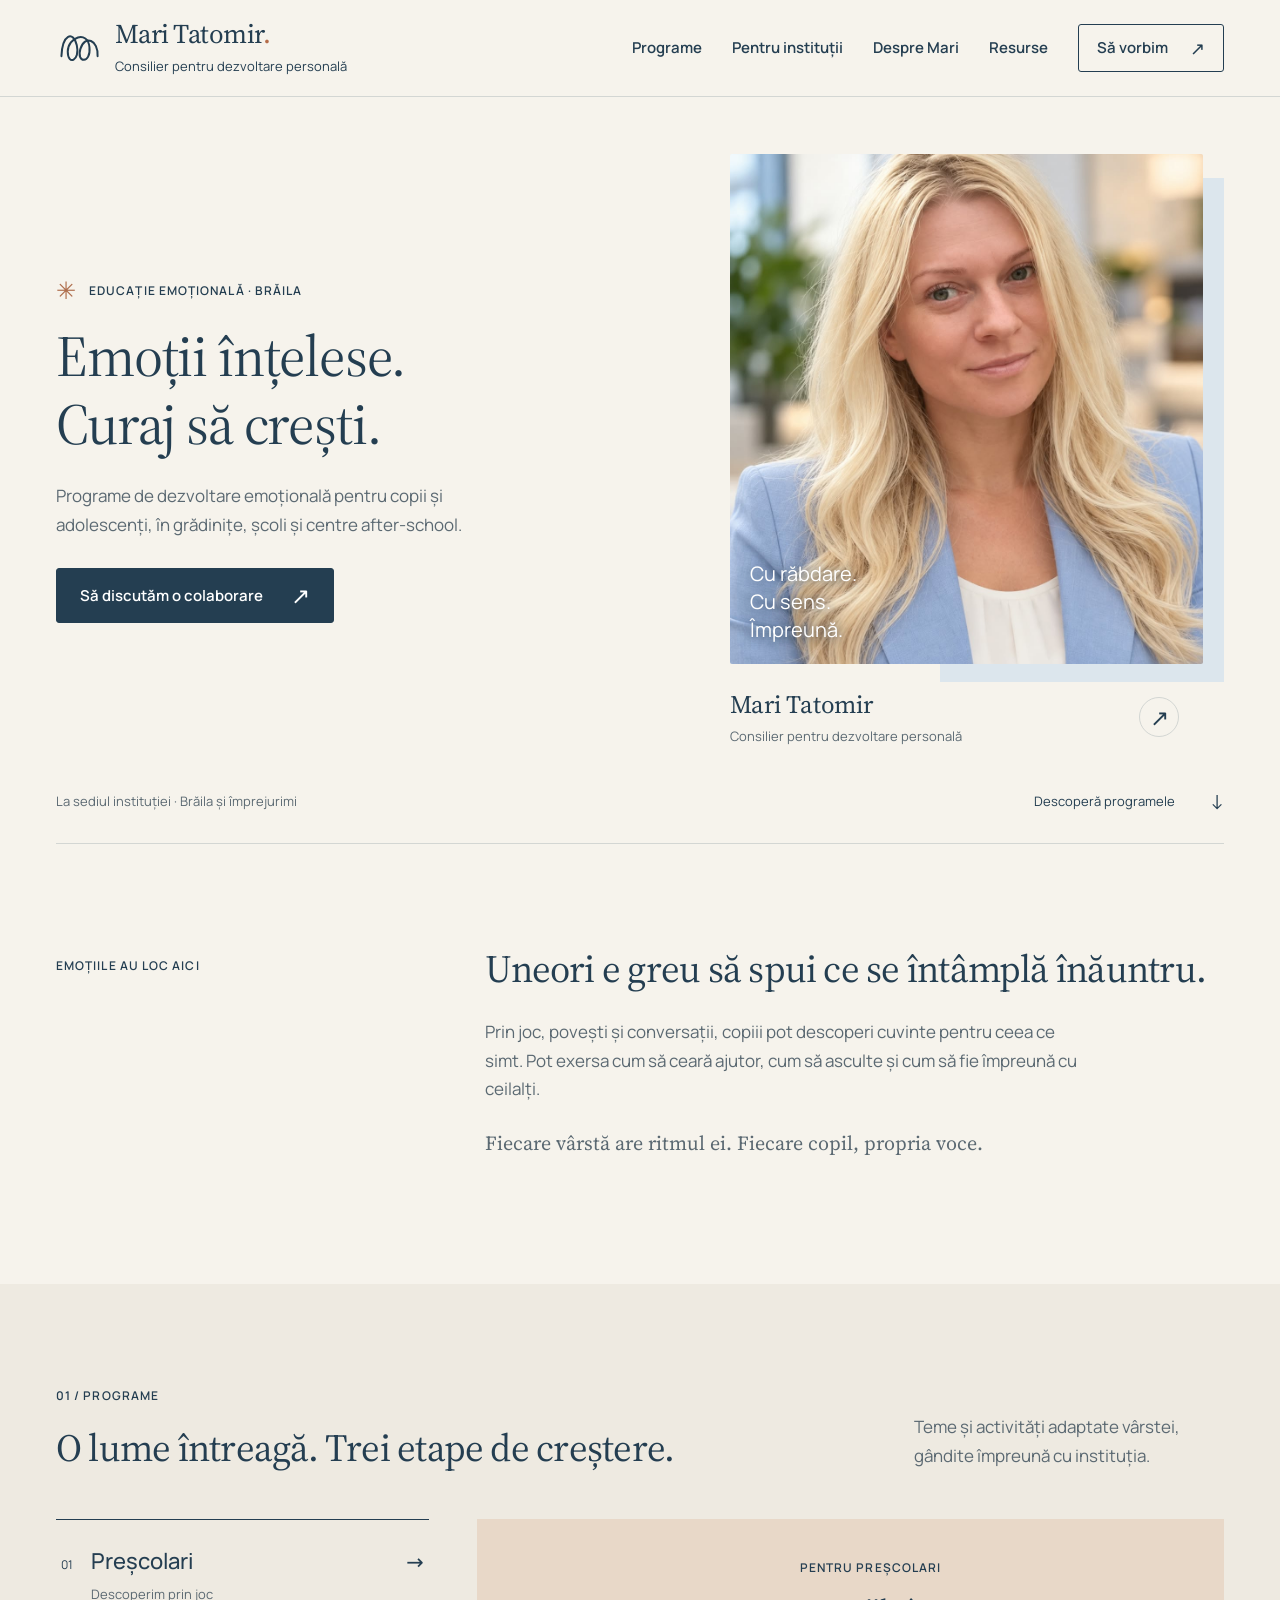
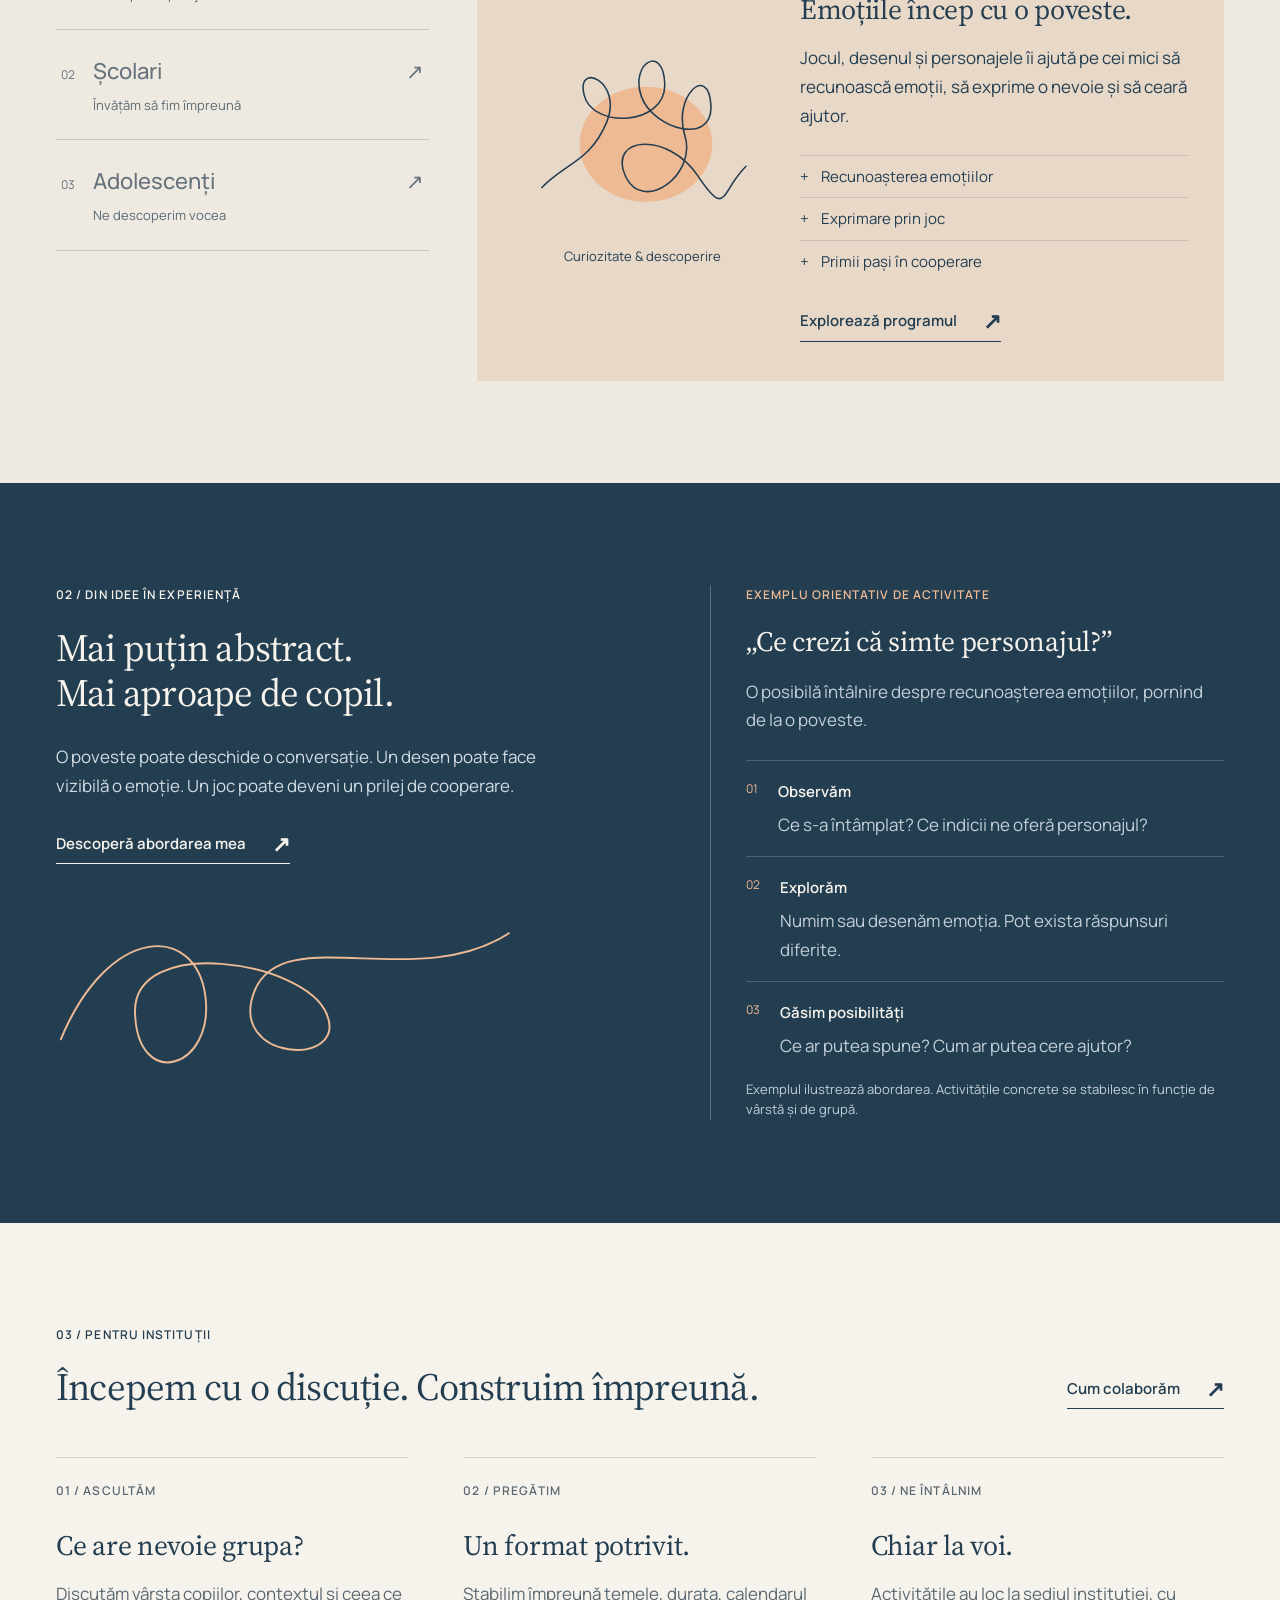
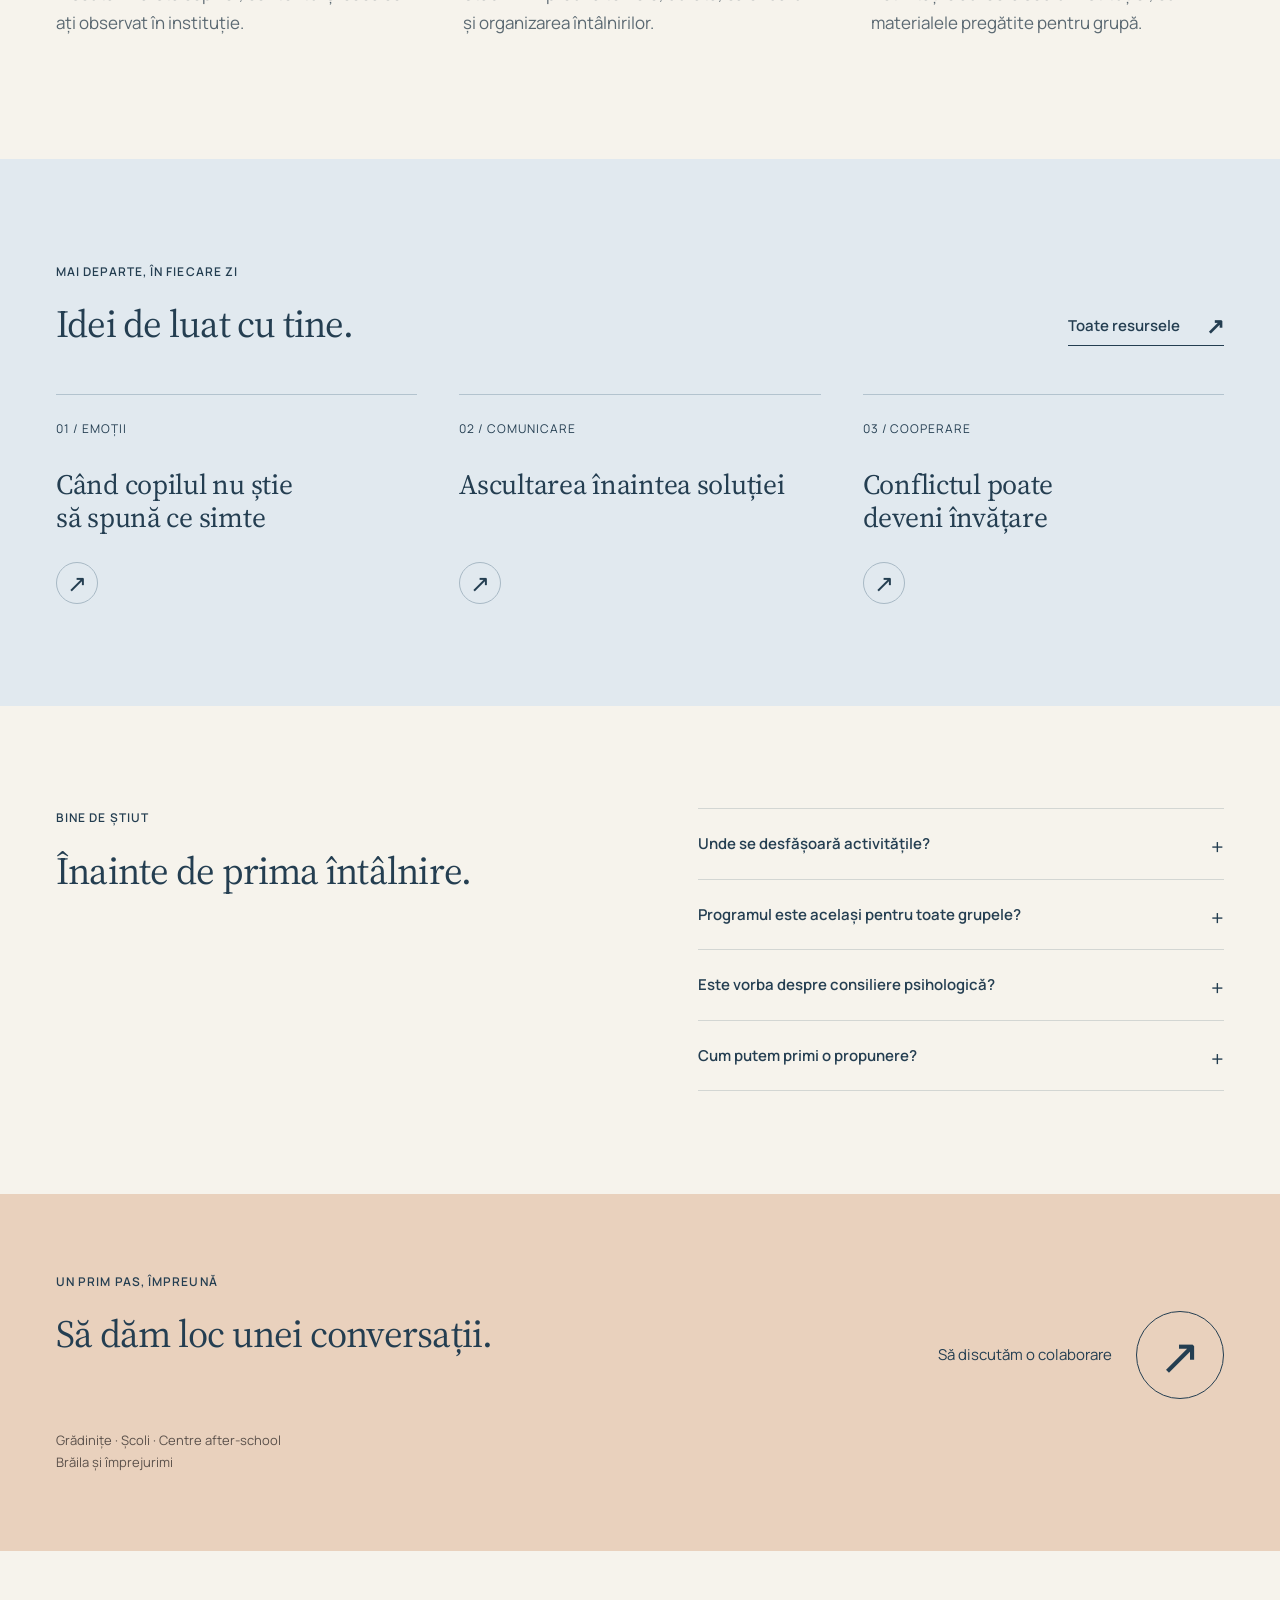
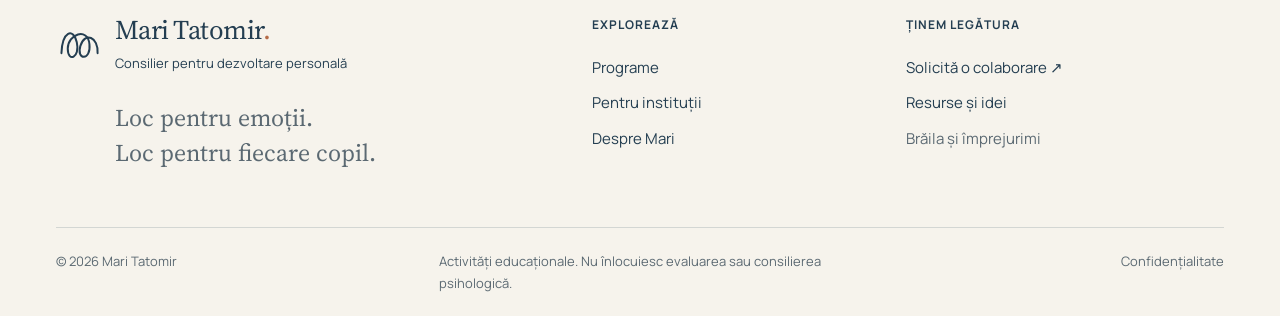
==== commit 11efd6b2: "Refine typography, update portrait and remove hero line animation" ====
--- a/index.html
+++ b/index.html
@@ -19,23 +19,22 @@
     <div class="wrap hero-grid">
       <div class="hero-copy">
         <p class="eyebrow"><span class="tiny-sun" aria-hidden="true">✳</span> Educație emoțională · Brăila</p>
-        <h1 id="hero-title">Emoții <br>înțelese. <br><em>Curaj să crești.</em></h1>
+        <h1 id="hero-title"><span class="hero-title-line">Emoții înțelese.</span> <span class="hero-title-line">Curaj să crești.</span></h1>
         <p class="hero-description">Programe de dezvoltare emoțională pentru copii și adolescenți, în grădinițe, școli și centre after-school.</p>
         <a class="button button-primary" href="contact.html">Să discutăm o colaborare <span aria-hidden="true">↗</span></a>
       </div>
       <figure class="hero-portrait">
         <div class="portrait-image"><img src="assets/images/mari-tatomir-portrait.webp" alt="Mari Tatomir, consilier pentru dezvoltare personală" width="1080" height="1440" fetchpriority="high"><span class="portrait-note">Cu răbdare. <br>Cu sens. <br>Împreună.</span></div>
-        <svg class="portrait-thread" viewBox="0 0 320 230" fill="none" aria-hidden="true"><path class="draw-thread" pathLength="1" d="M8 183C69 196 117 220 122 175S38 106 43 154 191 197 189 126 91 57 99 112 282 128 307 12" stroke="currentColor" stroke-width="3" stroke-linecap="round"/></svg>
         <figcaption><span><strong>Mari Tatomir</strong><small>Consilier pentru dezvoltare personală</small></span><a href="despre.html" aria-label="Despre Mari Tatomir">↗</a></figcaption>
       </figure>
     </div>
     <div class="wrap hero-bottom"><span>La sediul instituției · Brăila și împrejurimi</span><a href="#programe">Descoperă programele <span aria-hidden="true">↓</span></a></div>
   </section>
 
-  <section class="section intro-section"><div class="wrap editorial-intro"><p class="eyebrow">Emoțiile au loc aici</p><div><h2>Uneori e greu să spui <br><em>ce se întâmplă înăuntru.</em></h2><p>Prin joc, povești și conversații, copiii pot descoperi cuvinte pentru ceea ce simt. Pot exersa cum să ceară ajutor, cum să asculte și cum să fie împreună cu ceilalți.</p><p class="intro-note">Fiecare vârstă are ritmul ei. Fiecare copil, propria voce.</p></div></div></section>
+  <section class="section intro-section"><div class="wrap editorial-intro"><p class="eyebrow">Emoțiile au loc aici</p><div><h2>Uneori e greu să spui ce se întâmplă înăuntru.</h2><p>Prin joc, povești și conversații, copiii pot descoperi cuvinte pentru ceea ce simt. Pot exersa cum să ceară ajutor, cum să asculte și cum să fie împreună cu ceilalți.</p><p class="intro-note">Fiecare vârstă are ritmul ei. Fiecare copil, propria voce.</p></div></div></section>
 
   <section class="section programs-section" id="programe" aria-labelledby="programs-title"><div class="wrap">
-    <div class="section-head"><div><p class="eyebrow">01 / Programe</p><h2 id="programs-title">O lume întreagă. <br><em>Trei etape de creștere.</em></h2></div><p>Teme și activități adaptate vârstei, gândite împreună cu instituția.</p></div>
+    <div class="section-head"><div><p class="eyebrow">01 / Programe</p><h2 id="programs-title">O lume întreagă. Trei etape de creștere.</h2></div><p>Teme și activități adaptate vârstei, gândite împreună cu instituția.</p></div>
     <div class="program-explorer" data-programs>
       <div class="program-tabs" aria-label="Categoria de vârstă">
         <button type="button" id="tab-prescolari" data-panel="panel-prescolari"><span class="program-number">01</span><span>Preșcolari<small>Descoperim prin joc</small></span><span class="tab-arrow" aria-hidden="true">↗</span></button>
@@ -43,22 +42,22 @@
         <button type="button" id="tab-adolescenti" data-panel="panel-adolescenti"><span class="program-number">03</span><span>Adolescenți<small>Ne descoperim vocea</small></span><span class="tab-arrow" aria-hidden="true">↗</span></button>
       </div>
       <div class="program-panels">
-        <article class="program-panel preschool" id="panel-prescolari" aria-labelledby="tab-prescolari"><div class="program-art"><img src="assets/illustrations/program-preschool.svg" alt="" width="400" height="300"><span>Curiozitate & descoperire</span></div><div class="program-content"><p class="eyebrow">Pentru preșcolari</p><h3>Emoțiile încep <br>cu o poveste.</h3><p>Jocul, desenul și personajele îi ajută pe cei mici să recunoască emoții, să exprime o nevoie și să ceară ajutor.</p><ul class="topic-list"><li>Recunoașterea emoțiilor</li><li>Exprimare prin joc</li><li>Primii pași în cooperare</li></ul><a class="text-link" href="programe.html#prescolari">Explorează programul <span aria-hidden="true">↗</span></a></div></article>
-        <article class="program-panel school" id="panel-scolari" aria-labelledby="tab-scolari"><div class="program-art"><img src="assets/illustrations/program-school.svg" alt="" width="400" height="300"><span>Încredere & apropiere</span></div><div class="program-content"><p class="eyebrow">Pentru școlari</p><h3>Eu, tu și locul <br>nostru în grup.</h3><p>Exerciții și conversații despre prietenie, calități personale, limite și situațiile în care nu suntem de acord.</p><ul class="topic-list"><li>Încredere în sine</li><li>Ascultare și comunicare</li><li>Cooperare și relații</li></ul><a class="text-link" href="programe.html#scolari">Explorează programul <span aria-hidden="true">↗</span></a></div></article>
-        <article class="program-panel teens" id="panel-adolescenti" aria-labelledby="tab-adolescenti"><div class="program-art"><img src="assets/illustrations/program-teens.svg" alt="" width="400" height="300"><span>Identitate & propriul drum</span></div><div class="program-content"><p class="eyebrow">Pentru adolescenți</p><h3>Întrebări mari. <br>O voce proprie.</h3><p>Un cadru de reflecție despre identitate, alegeri, relații și presiunea grupului, cu respect pentru fiecare perspectivă.</p><ul class="topic-list"><li>Autocunoaștere și valori</li><li>Limite personale</li><li>Alegeri și comunicare</li></ul><a class="text-link" href="programe.html#adolescenti">Explorează programul <span aria-hidden="true">↗</span></a></div></article>
+        <article class="program-panel preschool" id="panel-prescolari" aria-labelledby="tab-prescolari"><div class="program-art"><img src="assets/illustrations/program-preschool.svg" alt="" width="400" height="300"><span>Curiozitate & descoperire</span></div><div class="program-content"><p class="eyebrow">Pentru preșcolari</p><h3>Emoțiile încep cu o poveste.</h3><p>Jocul, desenul și personajele îi ajută pe cei mici să recunoască emoții, să exprime o nevoie și să ceară ajutor.</p><ul class="topic-list"><li>Recunoașterea emoțiilor</li><li>Exprimare prin joc</li><li>Primii pași în cooperare</li></ul><a class="text-link" href="programe.html#prescolari">Explorează programul <span aria-hidden="true">↗</span></a></div></article>
+        <article class="program-panel school" id="panel-scolari" aria-labelledby="tab-scolari"><div class="program-art"><img src="assets/illustrations/program-school.svg" alt="" width="400" height="300"><span>Încredere & apropiere</span></div><div class="program-content"><p class="eyebrow">Pentru școlari</p><h3>Eu, tu și locul nostru în grup.</h3><p>Exerciții și conversații despre prietenie, calități personale, limite și situațiile în care nu suntem de acord.</p><ul class="topic-list"><li>Încredere în sine</li><li>Ascultare și comunicare</li><li>Cooperare și relații</li></ul><a class="text-link" href="programe.html#scolari">Explorează programul <span aria-hidden="true">↗</span></a></div></article>
+        <article class="program-panel teens" id="panel-adolescenti" aria-labelledby="tab-adolescenti"><div class="program-art"><img src="assets/illustrations/program-teens.svg" alt="" width="400" height="300"><span>Identitate & propriul drum</span></div><div class="program-content"><p class="eyebrow">Pentru adolescenți</p><h3>Întrebări mari. O voce proprie.</h3><p>Un cadru de reflecție despre identitate, alegeri, relații și presiunea grupului, cu respect pentru fiecare perspectivă.</p><ul class="topic-list"><li>Autocunoaștere și valori</li><li>Limite personale</li><li>Alegeri și comunicare</li></ul><a class="text-link" href="programe.html#adolescenti">Explorează programul <span aria-hidden="true">↗</span></a></div></article>
       </div>
     </div>
   </div></section>
 
-  <section class="section experience-section"><div class="wrap experience-grid"><div><p class="eyebrow">02 / Din idee în experiență</p><h2>Mai puțin abstract. <br><em>Mai aproape de copil.</em></h2><p class="lead">O poveste poate deschide o conversație. Un desen poate face vizibilă o emoție. Un joc poate deveni un prilej de cooperare.</p><a class="text-link" href="despre.html">Descoperă abordarea mea <span aria-hidden="true">↗</span></a><svg class="experience-thread" viewBox="0 0 480 170" fill="none" aria-hidden="true"><path class="draw-thread" pathLength="1" d="M5 130C55 10 145 10 155 85S85 185 82 103 258 48 281 104 177 153 206 80 375 82 470 20" stroke="currentColor" stroke-width="2" stroke-linecap="round"/></svg></div><div class="activity-example"><p class="eyebrow">Exemplu orientativ de activitate</p><h3>„Ce crezi că simte <br>personajul?”</h3><p class="example-intro">O posibilă întâlnire despre recunoașterea emoțiilor, pornind de la o poveste.</p><ol class="activity-steps"><li><span>01</span><div><strong>Observăm</strong><p>Ce s-a întâmplat? Ce indicii ne oferă personajul?</p></div></li><li><span>02</span><div><strong>Explorăm</strong><p>Numim sau desenăm emoția. Pot exista răspunsuri diferite.</p></div></li><li><span>03</span><div><strong>Găsim posibilități</strong><p>Ce ar putea spune? Cum ar putea cere ajutor?</p></div></li></ol><small>Exemplul ilustrează abordarea. Activitățile concrete se stabilesc în funcție de vârstă și de grupă.</small></div></div></section>
+  <section class="section experience-section"><div class="wrap experience-grid"><div><p class="eyebrow">02 / Din idee în experiență</p><h2>Mai puțin abstract. Mai aproape de copil.</h2><p class="lead">O poveste poate deschide o conversație. Un desen poate face vizibilă o emoție. Un joc poate deveni un prilej de cooperare.</p><a class="text-link" href="despre.html">Descoperă abordarea mea <span aria-hidden="true">↗</span></a><svg class="experience-thread" viewBox="0 0 480 170" fill="none" aria-hidden="true"><path class="draw-thread" pathLength="1" d="M5 130C55 10 145 10 155 85S85 185 82 103 258 48 281 104 177 153 206 80 375 82 470 20" stroke="currentColor" stroke-width="2" stroke-linecap="round"/></svg></div><div class="activity-example"><p class="eyebrow">Exemplu orientativ de activitate</p><h3>„Ce crezi că simte personajul?”</h3><p class="example-intro">O posibilă întâlnire despre recunoașterea emoțiilor, pornind de la o poveste.</p><ol class="activity-steps"><li><span>01</span><div><strong>Observăm</strong><p>Ce s-a întâmplat? Ce indicii ne oferă personajul?</p></div></li><li><span>02</span><div><strong>Explorăm</strong><p>Numim sau desenăm emoția. Pot exista răspunsuri diferite.</p></div></li><li><span>03</span><div><strong>Găsim posibilități</strong><p>Ce ar putea spune? Cum ar putea cere ajutor?</p></div></li></ol><small>Exemplul ilustrează abordarea. Activitățile concrete se stabilesc în funcție de vârstă și de grupă.</small></div></div></section>
 
-  <section class="section collaboration-section"><div class="wrap"><div class="section-head"><div><p class="eyebrow">03 / Pentru instituții</p><h2>Începem cu o discuție. <br><em>Construim împreună.</em></h2></div><a class="text-link" href="institutii.html">Cum colaborăm <span aria-hidden="true">↗</span></a></div><div class="collaboration-steps"><article><span class="step-index">01 / Ascultăm</span><h3>Ce are nevoie grupa?</h3><p>Discutăm vârsta copiilor, contextul și ceea ce ați observat în instituție.</p></article><article><span class="step-index">02 / Pregătim</span><h3>Un format potrivit.</h3><p>Stabilim împreună temele, durata, calendarul și organizarea întâlnirilor.</p></article><article><span class="step-index">03 / Ne întâlnim</span><h3>Chiar la voi.</h3><p>Activitățile au loc la sediul instituției, cu materialele pregătite pentru grupă.</p></article></div></div></section>
+  <section class="section collaboration-section"><div class="wrap"><div class="section-head"><div><p class="eyebrow">03 / Pentru instituții</p><h2>Începem cu o discuție. Construim împreună.</h2></div><a class="text-link" href="institutii.html">Cum colaborăm <span aria-hidden="true">↗</span></a></div><div class="collaboration-steps"><article><span class="step-index">01 / Ascultăm</span><h3>Ce are nevoie grupa?</h3><p>Discutăm vârsta copiilor, contextul și ceea ce ați observat în instituție.</p></article><article><span class="step-index">02 / Pregătim</span><h3>Un format potrivit.</h3><p>Stabilim împreună temele, durata, calendarul și organizarea întâlnirilor.</p></article><article><span class="step-index">03 / Ne întâlnim</span><h3>Chiar la voi.</h3><p>Activitățile au loc la sediul instituției, cu materialele pregătite pentru grupă.</p></article></div></div></section>
 
-  <section class="section journal-section"><div class="wrap"><div class="section-head"><div><p class="eyebrow">Mai departe, în fiecare zi</p><h2>Idei de luat <em>cu tine.</em></h2></div><a class="text-link" href="resurse.html">Toate resursele <span aria-hidden="true">↗</span></a></div><div class="journal-links"><a href="resurse.html#emotii"><span>01 / Emoții</span><h3>Când copilul nu știe <br>să spună ce simte</h3><span class="journal-arrow" aria-hidden="true">↗</span></a><a href="resurse.html#ascultare"><span>02 / Comunicare</span><h3>Ascultarea <br>înaintea soluției</h3><span class="journal-arrow" aria-hidden="true">↗</span></a><a href="resurse.html#conflict"><span>03 / Cooperare</span><h3>Conflictul poate <br>deveni învățare</h3><span class="journal-arrow" aria-hidden="true">↗</span></a></div></div></section>
+  <section class="section journal-section"><div class="wrap"><div class="section-head"><div><p class="eyebrow">Mai departe, în fiecare zi</p><h2>Idei de luat cu tine.</h2></div><a class="text-link" href="resurse.html">Toate resursele <span aria-hidden="true">↗</span></a></div><div class="journal-links"><a href="resurse.html#emotii"><span>01 / Emoții</span><h3>Când copilul nu știe să spună ce simte</h3><span class="journal-arrow" aria-hidden="true">↗</span></a><a href="resurse.html#ascultare"><span>02 / Comunicare</span><h3>Ascultarea înaintea soluției</h3><span class="journal-arrow" aria-hidden="true">↗</span></a><a href="resurse.html#conflict"><span>03 / Cooperare</span><h3>Conflictul poate deveni învățare</h3><span class="journal-arrow" aria-hidden="true">↗</span></a></div></div></section>
 
-  <section class="section"><div class="wrap split"><div><p class="eyebrow">Bine de știut</p><h2>Înainte de <br><em>prima întâlnire.</em></h2></div><div class="faq"><details><summary>Unde se desfășoară activitățile?</summary><p>La sediul grădiniței, școlii sau centrului after-school, în Brăila și împrejurimi.</p></details><details><summary>Programul este același pentru toate grupele?</summary><p>Nu. Temele și exercițiile sunt adaptate vârstei, contextului și obiectivelor stabilite împreună cu instituția.</p></details><details><summary>Este vorba despre consiliere psihologică?</summary><p>Nu. Activitățile au caracter educațional și de dezvoltare personală. Ele nu înlocuiesc evaluarea, psihoterapia sau consilierea psihologică.</p></details><details><summary>Cum putem primi o propunere?</summary><p>Trimiteți o solicitare cu câteva detalii despre instituție și grupă. Urmează o discuție pentru clarificarea formatului potrivit.</p></details></div></div></section>
+  <section class="section"><div class="wrap split"><div><p class="eyebrow">Bine de știut</p><h2>Înainte de prima întâlnire.</h2></div><div class="faq"><details><summary>Unde se desfășoară activitățile?</summary><p>La sediul grădiniței, școlii sau centrului after-school, în Brăila și împrejurimi.</p></details><details><summary>Programul este același pentru toate grupele?</summary><p>Nu. Temele și exercițiile sunt adaptate vârstei, contextului și obiectivelor stabilite împreună cu instituția.</p></details><details><summary>Este vorba despre consiliere psihologică?</summary><p>Nu. Activitățile au caracter educațional și de dezvoltare personală. Ele nu înlocuiesc evaluarea, psihoterapia sau consilierea psihologică.</p></details><details><summary>Cum putem primi o propunere?</summary><p>Trimiteți o solicitare cu câteva detalii despre instituție și grupă. Urmează o discuție pentru clarificarea formatului potrivit.</p></details></div></div></section>
 
-  <section class="section closing-section"><div class="wrap closing-inner"><p class="eyebrow">Un prim pas, împreună</p><h2>Să dăm loc <br><em>unei conversații.</em></h2><a class="closing-link" href="contact.html"><span>Să discutăm o colaborare</span><span class="circle-arrow" aria-hidden="true">↗</span></a><p>Grădinițe · Școli · Centre after-school <br>Brăila și împrejurimi</p></div></section>
+  <section class="section closing-section"><div class="wrap closing-inner"><p class="eyebrow">Un prim pas, împreună</p><h2>Să dăm loc unei conversații.</h2><a class="closing-link" href="contact.html"><span>Să discutăm o colaborare</span><span class="circle-arrow" aria-hidden="true">↗</span></a><p>Grădinițe · Școli · Centre after-school <br>Brăila și împrejurimi</p></div></section>
 </main>
 
   <footer class="site-footer"><div class="wrap"><div class="footer-grid"><div class="footer-brand"><a class="brand" href="index.html" aria-label="Mari Tatomir, pagina principală"><svg class="brand-symbol" viewBox="0 0 52 50" fill="none" aria-hidden="true"><path d="M6 34C7 10 19 5 23 22S13 45 13 29 35 5 37 24 22 42 27 26 47 16 46 34" stroke="currentColor" stroke-width="2.2" stroke-linecap="round"/></svg><span><strong>Mari Tatomir<span class="brand-dot">.</span></strong><small>Consilier pentru dezvoltare personală</small></span></a><p>Loc pentru emoții. <br>Loc pentru fiecare copil.</p></div><div class="footer-col"><strong>Explorează</strong><a href="programe.html">Programe</a><a href="institutii.html">Pentru instituții</a><a href="despre.html">Despre Mari</a></div><div class="footer-col"><strong>Ținem legătura</strong><a href="contact.html">Solicită o colaborare ↗</a><a href="resurse.html">Resurse și idei</a><span>Brăila și împrejurimi</span></div></div><div class="footer-bottom"><span>© <span data-year>2026</span> Mari Tatomir</span><p>Activități educaționale. Nu înlocuiesc evaluarea sau consilierea psihologică.</p><a href="confidentialitate.html">Confidențialitate</a></div></div></footer>
--- a/assets/fonts/fonts.css
+++ b/assets/fonts/fonts.css
@@ -1,33 +1,37 @@
+/* latin-ext */
 @font-face {
-  font-family: 'Fraunces';
+  font-family: 'Source Serif 4';
   font-style: italic;
-  font-weight: 400 500;
+  font-weight: 400;
   font-display: swap;
-  src: url(fraunces-italic-latin-ext.woff2) format('woff2');
+  src: url(source-serif-4-italic-latin-ext.woff2) format('woff2');
   unicode-range: U+0100-02BA, U+02BD-02C5, U+02C7-02CC, U+02CE-02D7, U+02DD-02FF, U+0304, U+0308, U+0329, U+1D00-1DBF, U+1E00-1E9F, U+1EF2-1EFF, U+2020, U+20A0-20AB, U+20AD-20C4, U+2113, U+2C60-2C7F, U+A720-A7FF;
 }
+/* latin */
 @font-face {
-  font-family: 'Fraunces';
+  font-family: 'Source Serif 4';
   font-style: italic;
-  font-weight: 400 500;
+  font-weight: 400;
   font-display: swap;
-  src: url(fraunces-italic-latin.woff2) format('woff2');
+  src: url(source-serif-4-italic-latin.woff2) format('woff2');
   unicode-range: U+0000-00FF, U+0131, U+0152-0153, U+02BB-02BC, U+02C6, U+02DA, U+02DC, U+0304, U+0308, U+0329, U+2000-206F, U+20AC, U+2122, U+2191, U+2193, U+2212, U+2215, U+FEFF, U+FFFD;
 }
+/* latin-ext */
 @font-face {
-  font-family: 'Fraunces';
+  font-family: 'Source Serif 4';
   font-style: normal;
   font-weight: 400 600;
   font-display: swap;
-  src: url(fraunces-normal-latin-ext.woff2) format('woff2');
+  src: url(source-serif-4-normal-latin-ext.woff2) format('woff2');
   unicode-range: U+0100-02BA, U+02BD-02C5, U+02C7-02CC, U+02CE-02D7, U+02DD-02FF, U+0304, U+0308, U+0329, U+1D00-1DBF, U+1E00-1E9F, U+1EF2-1EFF, U+2020, U+20A0-20AB, U+20AD-20C4, U+2113, U+2C60-2C7F, U+A720-A7FF;
 }
+/* latin */
 @font-face {
-  font-family: 'Fraunces';
+  font-family: 'Source Serif 4';
   font-style: normal;
   font-weight: 400 600;
   font-display: swap;
-  src: url(fraunces-normal-latin.woff2) format('woff2');
+  src: url(source-serif-4-normal-latin.woff2) format('woff2');
   unicode-range: U+0000-00FF, U+0131, U+0152-0153, U+02BB-02BC, U+02C6, U+02DA, U+02DC, U+0304, U+0308, U+0329, U+2000-206F, U+20AC, U+2122, U+2191, U+2193, U+2212, U+2215, U+FEFF, U+FFFD;
 }
 @font-face {
--- a/styles.css
+++ b/styles.css
@@ -5,8 +5,15 @@
   --blue:#e1e9ef;
   --peach:#edba94;
   --line:#d3d6d3;
-  --display:"Fraunces",Georgia,serif;
+  --display:"Source Serif 4",Georgia,serif;
   --sans:"Manrope",Arial,sans-serif;
+  --text-body:17px;
+  --text-ui:15px;
+  --text-small:13px;
+  --text-label:12px;
+  --title-size:clamp(42px,4.5vw,64px);
+  --section-title-size:clamp(30px,3vw,40px);
+  --subtitle-size:clamp(24px,2.2vw,28px);
 }
 
 * {
@@ -22,7 +29,8 @@
   margin:0;
   color:var(--ink);
   background:var(--paper);
-  font:15px/1.8 var(--sans);
+  font:var(--text-body)/1.7 var(--sans);
+  font-optical-sizing:auto;
   -webkit-font-smoothing:antialiased;
 }
 
@@ -78,27 +86,22 @@
   margin:0;
   font-family:var(--display);
   font-weight:400;
-  line-height:1.09;
-  letter-spacing:-.045em;
+  line-height:1.18;
+  letter-spacing:-.02em;
   text-wrap:balance;
 }
 
 h1 {
-  font-size:clamp(48px,5.8vw,84px);
+  font-size:var(--title-size);
 }
 
 h2 {
-  font-size:clamp(36px,4.2vw,57px);
+  font-size:var(--section-title-size);
 }
 
 h3 {
-  font-size:clamp(25px,2.6vw,34px);
-  letter-spacing:-.025em;
-}
-
-h1 em,h2 em {
-  font-weight:400;
-  color:#6c8191;
+  font-size:var(--subtitle-size);
+  letter-spacing:-.01em;
 }
 
 .wrap {
@@ -116,21 +119,21 @@
 }
 
 .eyebrow,.step-index,.tag {
-  font-size:10px;
-  font-weight:700;
-  letter-spacing:.15em;
+  font-size:var(--text-label);
+  font-weight:600;
+  letter-spacing:.09em;
   text-transform:uppercase;
   line-height:1.6;
 }
 
 .eyebrow {
-  margin:0 0 25px;
+  margin:0 0 20px;
 }
 
 .lead {
   color:var(--muted);
-  font-size:17px;
-  line-height:1.9;
+  font-size:var(--text-body);
+  line-height:1.7;
 }
 
 .icon {
@@ -207,7 +210,7 @@
 .brand strong {
   display:block;
   font:400 27px/1.1 var(--display);
-  letter-spacing:-.05em;
+  letter-spacing:-.02em;
 }
 
 .brand-dot {
@@ -217,21 +220,22 @@
 .brand small {
   display:block;
   margin-top:7px;
-  font-size:8px;
-  letter-spacing:.06em;
+  font-size:var(--text-small);
+  letter-spacing:0;
 }
 
 .nav {
   display:flex;
   align-items:center;
   gap:30px;
-  font-size:12px;
+  font-size:var(--text-ui);
   font-weight:600;
 }
 
 .nav a {
   position:relative;
   padding-block:10px;
+  white-space:nowrap;
 }
 
 .nav a:not(.nav-button)::after {
@@ -306,7 +310,7 @@
   border:1px solid var(--ink);
   border-radius:3px;
   padding:15px 23px;
-  font-size:12px;
+  font-size:var(--text-ui);
   font-weight:600;
   line-height:1.4;
   transition:background .2s,color .2s;
@@ -342,7 +346,7 @@
   gap:26px;
   padding-bottom:7px;
   border-bottom:1px solid currentColor;
-  font-size:12px;
+  font-size:var(--text-ui);
   font-weight:600;
 }
 
@@ -370,14 +374,14 @@
 }
 
 .hero-copy {
-  padding-bottom:18px;
+  padding-bottom:0;
 }
 
 .hero-copy .eyebrow {
   display:flex;
   align-items:center;
   gap:12px;
-  margin-bottom:25px;
+  margin-bottom:20px;
 }
 
 .tiny-sun {
@@ -387,26 +391,16 @@
   font-weight:400;
 }
 
-.hero h1 {
-  font-size:clamp(65px,7.4vw,104px);
-  line-height:.98;
-  letter-spacing:-.055em;
-}
-
-.hero h1 em {
-  display:inline-block;
-  font-size:.68em;
-  line-height:1.25;
-  letter-spacing:-.055em;
-  white-space:nowrap;
+.hero-title-line {
+  display:block;
 }
 
 .hero-description {
-  max-width:390px;
+  max-width:480px;
   color:var(--muted);
-  font-size:15px;
-  line-height:1.85;
-  margin-block:25px 26px;
+  font-size:var(--text-body);
+  line-height:1.7;
+  margin-block:24px 28px;
 }
 
 .hero-portrait {
@@ -445,17 +439,8 @@
   left:20px;
   bottom:20px;
   color:white;
-  font:italic 21px/1.3 var(--display);
+  font:400 20px/1.4 var(--sans);
   text-shadow:0 1px 12px #243e51;
-}
-
-.portrait-thread {
-  position:absolute;
-  width:210px;
-  right:-43px;
-  bottom:70px;
-  color:#243e51;
-  pointer-events:none;
 }
 
 .hero-portrait figcaption {
@@ -464,19 +449,20 @@
   align-items:center;
   justify-content:space-between;
   margin-top:24px;
-  padding-right:50px;
+  padding-right:24px;
+  gap:16px;
 }
 
 .hero-portrait figcaption strong {
   font:400 25px/1.3 var(--display);
-  letter-spacing:-.025em;
+  letter-spacing:-.01em;
 }
 
 .hero-portrait figcaption small {
   display:block;
   margin-top:3px;
   color:var(--muted);
-  font-size:9px;
+  font-size:var(--text-small);
 }
 
 .hero-portrait figcaption a {
@@ -487,6 +473,7 @@
   border:1px solid var(--line);
   border-radius:50%;
   font-size:23px;
+  flex-shrink:0;
 }
 
 .hero-portrait figcaption a:hover {
@@ -501,7 +488,7 @@
   gap:30px;
   padding-block:37px 25px;
   color:var(--muted);
-  font-size:10px;
+  font-size:var(--text-small);
 }
 
 .hero-bottom a {
@@ -526,7 +513,7 @@
 }
 
 .editorial-intro h2 {
-  font-size:clamp(34px,3.5vw,47px);
+  font-size:var(--section-title-size);
   margin-bottom:26px;
 }
 
@@ -536,7 +523,7 @@
 }
 
 .editorial-intro .intro-note {
-  font:italic 20px/1.5 var(--display);
+  font:400 20px/1.5 var(--display);
   color:var(--ink);
   margin-top:24px;
 }
@@ -573,20 +560,20 @@
 }
 
 .program-tabs button>span:nth-child(2) {
-  font:400 27px/1.2 var(--display);
-  letter-spacing:-.025em;
+  font:500 22px/1.4 var(--sans);
+  letter-spacing:0;
 }
 
 .program-tabs small {
   display:block;
   margin-top:9px;
   color:var(--muted);
-  font:10px/1.5 var(--sans);
+  font:var(--text-small)/1.5 var(--sans);
   letter-spacing:0;
 }
 
 .program-number {
-  font-size:10px;
+  font-size:var(--text-label);
 }
 
 .tab-arrow {
@@ -649,30 +636,30 @@
 }
 
 .program-art>span {
-  font:italic 16px/1.5 var(--display);
+  font:400 var(--text-small)/1.5 var(--sans);
   text-align:center;
 }
 
 .program-content h3 {
-  font-size:36px;
+  font-size:var(--subtitle-size);
   margin-bottom:18px;
 }
 
 .program-content .eyebrow {
-  font-size:9px;
-  margin-bottom:17px;
+  font-size:var(--text-label);
+  margin-bottom:16px;
 }
 
 .program-content p:not(.eyebrow) {
-  font-size:12px;
-  line-height:1.85;
+  font-size:var(--text-body);
+  line-height:1.7;
 }
 
 .topic-list {
   list-style:none;
   padding:0;
   margin-block:24px;
-  font-size:10px;
+  font-size:var(--text-ui);
 }
 
 .topic-list li {
@@ -700,14 +687,10 @@
   position:relative;
 }
 
-.experience-section h2 em,.dark-section h2 em {
-  color:#b1c6d5;
-}
-
 .experience-section .lead,.dark-section .lead {
   color:#d2dce3;
   margin-block:28px;
-  font-size:14px;
+  font-size:var(--text-body);
 }
 
 .experience-thread {
@@ -723,15 +706,15 @@
 
 .activity-example>.eyebrow {
   color:var(--peach);
-  font-size:9px;
+  font-size:var(--text-label);
 }
 
 .activity-example h3 {
-  font-size:36px;
+  font-size:var(--subtitle-size);
 }
 
 .example-intro {
-  font-size:12px;
+  font-size:var(--text-body);
   color:#c3d0d9;
   margin-top:20px;
 }
@@ -752,17 +735,17 @@
 
 .activity-steps li>span {
   color:var(--peach);
-  font-size:10px;
+  font-size:var(--text-label);
   padding-top:2px;
 }
 
 .activity-steps strong {
-  font-size:12px;
+  font-size:var(--text-ui);
   font-weight:600;
 }
 
 .activity-steps p {
-  font-size:12px;
+  font-size:var(--text-body);
   color:#c3d0d9;
   margin:5px 0 0;
 }
@@ -770,8 +753,8 @@
 .activity-example>small {
   display:block;
   color:#c3d0d9;
-  font-size:10px;
-  line-height:1.8;
+  font-size:var(--text-small);
+  line-height:1.6;
 }
 
 .collaboration-steps {
@@ -789,17 +772,17 @@
   display:block;
   color:var(--muted);
   margin-bottom:28px;
-  font-size:9px;
+  font-size:var(--text-label);
 }
 
 .collaboration-steps h3 {
   margin-bottom:18px;
-  font-size:28px;
+  font-size:var(--subtitle-size);
 }
 
 .collaboration-steps p {
   color:var(--muted);
-  font-size:13px;
+  font-size:var(--text-body);
 }
 
 .journal-section {
@@ -822,14 +805,14 @@
 }
 
 .journal-links a>span:first-child {
-  font-size:9px;
+  font-size:var(--text-label);
   text-transform:uppercase;
-  letter-spacing:.12em;
+  letter-spacing:.08em;
 }
 
 .journal-links h3 {
   margin:28px 0;
-  font-size:29px;
+  font-size:var(--subtitle-size);
 }
 
 .journal-arrow {
@@ -868,7 +851,7 @@
   position:relative;
   list-style:none;
   padding:22px 32px 22px 0;
-  font-size:13px;
+  font-size:var(--text-ui);
   font-weight:600;
   line-height:1.7;
 }
@@ -892,7 +875,7 @@
 
 .faq details p {
   margin-bottom:25px;
-  font-size:13px;
+  font-size:var(--text-body);
   color:var(--muted);
 }
 
@@ -912,11 +895,7 @@
 }
 
 .closing-inner h2 {
-  font-size:clamp(47px,6vw,80px);
-}
-
-.closing-inner h2 em {
-  color:#735644;
+  font-size:var(--section-title-size);
 }
 
 .closing-link {
@@ -924,7 +903,7 @@
   justify-content:end;
   align-items:center;
   gap:24px;
-  font-size:12px;
+  font-size:var(--text-ui);
 }
 
 .circle-arrow {
@@ -947,7 +926,7 @@
 
 .closing-inner>p:last-child {
   color:#5b514b;
-  font-size:10px;
+  font-size:var(--text-small);
   margin:30px 0 0;
 }
 
@@ -961,7 +940,7 @@
   display:flex;
   gap:9px;
   color:var(--muted);
-  font-size:10px;
+  font-size:var(--text-small);
   margin-bottom:44px;
 }
 
@@ -975,13 +954,13 @@
 }
 
 .page-hero h1 {
-  max-width:1100px;
+  max-width:1000px;
 }
 
 .page-hero .lead {
-  max-width:620px;
-  margin:25px 0 0;
-  font-size:15px;
+  max-width:62ch;
+  margin:24px 0 0;
+  font-size:var(--text-body);
 }
 
 .content-grid {
@@ -993,7 +972,7 @@
 
 .prose h2 {
   margin-bottom:24px;
-  font-size:clamp(32px,3.2vw,44px);
+  font-size:var(--section-title-size);
 }
 
 .prose h2:not(:first-child) {
@@ -1002,7 +981,7 @@
 
 .prose h3 {
   font-family:var(--sans);
-  font-size:15px;
+  font-size:20px;
   font-weight:600;
   letter-spacing:0;
   margin-block:32px 13px;
@@ -1011,8 +990,9 @@
 
 .prose p,.prose li {
   color:var(--muted);
-  font-size:14px;
-  line-height:1.95;
+  font-size:var(--text-body);
+  line-height:1.75;
+  max-width:68ch;
 }
 
 .prose ul {
@@ -1058,19 +1038,20 @@
 }
 
 .side-card h3 {
-  font-size:29px;
+  font-size:var(--subtitle-size);
   margin-bottom:20px;
 }
 
 .side-card p:not(.eyebrow) {
-  font-size:12px;
+  font-size:var(--text-body);
   color:var(--muted);
 }
 
 .side-card .button {
-  font-size:11px;
+  font-size:var(--text-ui);
   width:100%;
   padding-inline:12px;
+  gap:12px;
 }
 
 .side-card-illustration {
@@ -1095,7 +1076,7 @@
 
 .feature-item p {
   color:var(--muted);
-  font-size:13px;
+  font-size:var(--text-body);
 }
 
 .feature-icon {
@@ -1124,14 +1105,14 @@
 
 .quote blockquote {
   margin:0 0 28px;
-  font:400 clamp(30px,3.7vw,48px)/1.2 var(--display);
-  letter-spacing:-.03em;
+  font:italic 400 clamp(28px,3vw,40px)/1.4 var(--display);
+  letter-spacing:-.01em;
 }
 
 .quote cite {
   font-style:normal;
-  font-size:10px;
-  letter-spacing:.1em;
+  font-size:var(--text-label);
+  letter-spacing:.08em;
   text-transform:uppercase;
 }
 
@@ -1144,12 +1125,12 @@
 }
 
 .step h3 {
-  font-size:28px;
+  font-size:var(--subtitle-size);
   margin-bottom:12px;
 }
 
 .step p {
-  font-size:13px;
+  font-size:var(--text-body);
   color:#d2dce3;
   margin:0;
 }
@@ -1210,7 +1191,7 @@
 
 .portrait-panel span {
   display:block;
-  font-size:10px;
+  font-size:var(--text-small);
   margin-top:5px;
 }
 
@@ -1234,7 +1215,7 @@
 
 .value span {
   color:var(--muted);
-  font-size:12px;
+  font-size:var(--text-ui);
 }
 
 .article-grid {
@@ -1275,19 +1256,19 @@
 }
 
 .article-body small {
-  font-size:9px;
-  letter-spacing:.14em;
+  font-size:var(--text-label);
+  letter-spacing:.08em;
   text-transform:uppercase;
   margin-bottom:14px;
 }
 
 .article-body h3 {
-  font-size:30px;
+  font-size:var(--subtitle-size);
   margin-bottom:15px;
 }
 
 .article-body p {
-  font-size:12px;
+  font-size:var(--text-body);
   color:var(--muted);
 }
 
@@ -1316,13 +1297,13 @@
 
 .cta-box h2 {
   max-width:720px;
-  font-size:clamp(32px,3.4vw,45px);
+  font-size:var(--section-title-size);
 }
 
 .cta-box p:not(.eyebrow) {
   max-width:630px;
   margin-top:20px;
-  font-size:13px;
+  font-size:var(--text-body);
 }
 
 .cta-box .button {
@@ -1342,12 +1323,12 @@
 }
 
 .contact-grid h2 {
-  font-size:38px;
+  font-size:var(--section-title-size);
   margin-bottom:25px;
 }
 
 .contact-grid .lead {
-  font-size:13px;
+  font-size:var(--text-body);
 }
 
 .contact-illustration {
@@ -1366,7 +1347,7 @@
   gap:18px;
   padding-block:20px;
   border-top:1px solid var(--line);
-  font-size:12px;
+  font-size:var(--text-ui);
   color:var(--muted);
 }
 
@@ -1374,7 +1355,7 @@
   display:block;
   color:var(--ink);
   margin-bottom:5px;
-  font-size:12px;
+  font-size:var(--text-ui);
 }
 
 .form {
@@ -1391,7 +1372,7 @@
 .form label {
   display:block;
   margin-bottom:23px;
-  font-size:11px;
+  font-size:var(--text-small);
   font-weight:600;
 }
 
@@ -1403,7 +1384,7 @@
   color:var(--ink);
   padding:12px;
   margin-top:9px;
-  font-size:13px;
+  font-size:16px;
   min-height:47px;
 }
 
@@ -1418,8 +1399,8 @@
 
 .form-note {
   color:var(--muted);
-  font-size:10px;
-  line-height:1.9;
+  font-size:var(--text-small);
+  line-height:1.6;
   margin-top:22px;
 }
 
@@ -1432,7 +1413,7 @@
 }
 
 .form-status {
-  font-size:12px;
+  font-size:var(--text-ui);
   margin-top:20px;
 }
 
@@ -1470,13 +1451,13 @@
   flex-direction:column;
   align-items:start;
   gap:10px;
-  font-size:11px;
+  font-size:var(--text-ui);
 }
 
 .footer-col strong {
-  font-size:9px;
+  font-size:var(--text-label);
   text-transform:uppercase;
-  letter-spacing:.12em;
+  letter-spacing:.08em;
   margin-bottom:9px;
 }
 
@@ -1496,7 +1477,7 @@
   justify-content:space-between;
   align-items:start;
   gap:30px;
-  font-size:9px;
+  font-size:var(--text-small);
   color:var(--muted);
 }
 
@@ -1545,7 +1526,6 @@
   }
   .nav {
     gap:19px;
-    font-size:10px;
   }
   .brand strong {
     font-size:24px;
@@ -1559,22 +1539,13 @@
   .hero-grid {
     gap:6%;
   }
-  .hero h1 {
-    font-size:82px;
-  }
   .portrait-image>img {
     height:455px;
   }
   .hero-portrait {
     padding-right:15px;
   }
-  .portrait-thread {
-    right:-20px;
-    width:165px;
-  }
-  .hero-description {
-    font-size:13px;
-  }
+
   .program-explorer {
     grid-template-columns:.8fr 1.6fr;
     gap:28px;
@@ -1584,12 +1555,7 @@
     grid-template-columns:.65fr 1.35fr;
     gap:15px;
   }
-  .program-content h3 {
-    font-size:31px;
-  }
-  .program-art>span {
-    font-size:13px;
-  }
+
   .experience-grid {
     gap:8%;
   }
@@ -1619,17 +1585,11 @@
   .brand small {
     display:none;
   }
-  .hero h1 {
-    font-size:67px;
-  }
   .portrait-image>img {
     height:420px;
   }
-  .hero-copy .eyebrow {
-    font-size:8px;
-  }
+
   .hero-copy .button {
-    font-size:10px;
     padding-inline:15px;
     gap:15px;
   }
@@ -1638,7 +1598,6 @@
   }
   .section-head>p {
     max-width:230px;
-    font-size:13px;
   }
   .program-panel {
     grid-template-columns:1fr;
@@ -1654,11 +1613,9 @@
   .program-art>span {
     text-align:left;
   }
-  .program-content h3 br {
-    display:none;
-  }
+
   .program-tabs button>span:nth-child(2) {
-    font-size:24px;
+    font-size:var(--text-ui);
   }
   .experience-grid {
     gap:40px;
@@ -1707,9 +1664,7 @@
   .about-hero-grid {
     gap:35px;
   }
-  .about-hero h1 {
-    font-size:52px;
-  }
+
   .portrait-panel img {
     height:410px;
   }
@@ -1719,42 +1674,7 @@
   }
 }
 
-@media(max-width:680px) {
-  html {
-    scroll-padding-top:86px;
-  }
-  body {
-    font-size:14px;
-  }
-  .wrap,.narrow {
-    width:calc(100% - 40px);
-  }
-  .section {
-    padding-block:62px;
-  }
-  h1 {
-    font-size:clamp(38px,11.8vw,46px);
-  }
-  h2 {
-    font-size:37px;
-  }
-  h3 {
-    font-size:28px;
-  }
-  .eyebrow {
-    font-size:9px;
-    margin-bottom:20px;
-  }
-  .header-inner {
-    min-height:74px;
-  }
-  .brand-symbol {
-    width:34px;
-    height:39px;
-  }
-  .brand strong {
-    font-size:25px;
-  }
+@media(max-width:1024px) {
   .menu-toggle {
     display:block;
   }
@@ -1770,7 +1690,6 @@
     align-items:stretch;
     gap:5px;
     display:none;
-    font-size:14px;
   }
   .nav.is-open {
     display:flex;
@@ -1789,6 +1708,40 @@
     text-decoration:underline;
     text-underline-offset:5px;
   }
+}
+
+@media(max-width:680px) {
+  :root {
+    --text-body:16px;
+    --text-small:12px;
+    --title-size:42px;
+    --section-title-size:30px;
+    --subtitle-size:24px;
+  }
+  html {
+    scroll-padding-top:86px;
+  }
+
+  .wrap,.narrow {
+    width:calc(100% - 40px);
+  }
+  .section {
+    padding-block:62px;
+  }
+
+  .eyebrow {
+    margin-bottom:20px;
+  }
+  .header-inner {
+    min-height:74px;
+  }
+  .brand-symbol {
+    width:34px;
+    height:39px;
+  }
+  .brand strong {
+    font-size:25px;
+  }
   .hero {
     padding-top:32px;
   }
@@ -1800,28 +1753,14 @@
     padding:0;
   }
   .hero-copy .eyebrow {
-    font-size:8px;
     margin-bottom:20px;
   }
   .tiny-sun {
     font-size:21px;
   }
-  .hero h1 {
-    font-size:clamp(58px,15.4vw,84px);
-    line-height:.97;
-  }
-  .hero h1 em {
-    font-size:.62em;
-    line-height:1.4;
-  }
-  .hero-description {
-    font-size:13px;
-    max-width:340px;
-    margin-block:19px 22px;
-  }
+
   .hero-copy .button {
     min-height:49px;
-    font-size:11px;
     gap:30px;
     padding-inline:19px;
   }
@@ -1844,11 +1783,6 @@
     bottom:15px;
     left:15px;
   }
-  .portrait-thread {
-    width:145px;
-    right:-13px;
-    bottom:77px;
-  }
   .hero-portrait figcaption {
     margin-top:22px;
     padding-right:15px;
@@ -1856,17 +1790,15 @@
   .hero-portrait figcaption strong {
     font-size:24px;
   }
-  .hero-portrait figcaption small {
-    font-size:8px;
-  }
+
   .hero-bottom {
     padding-top:25px;
-    font-size:8px;
     gap:10px;
     align-items:start;
+    flex-wrap:wrap;
   }
   .hero-bottom>span {
-    max-width:145px;
+    max-width:190px;
   }
   .hero-bottom a {
     gap:12px;
@@ -1875,18 +1807,11 @@
     grid-template-columns:1fr;
     gap:9px;
   }
-  .editorial-intro h2 {
-    font-size:33px;
-  }
-  .editorial-intro h2 br {
-    display:none;
-  }
+
   .editorial-intro>.eyebrow {
     padding:0;
   }
-  .editorial-intro p:not(.eyebrow) {
-    font-size:13px;
-  }
+
   .editorial-intro p.intro-note {
     font-size:20px;
   }
@@ -1917,14 +1842,13 @@
   }
   .program-number {
     display:block;
-    font-size:9px;
     margin-bottom:9px;
   }
   .program-tabs button>span:nth-child(2) {
     font-family:var(--sans);
-    font-size:11px;
+    font-size:var(--text-ui);
     font-weight:600;
-    letter-spacing:-.02em;
+    letter-spacing:0;
   }
   .program-tabs button[aria-selected="true"] {
     border-bottom-color:var(--ink);
@@ -1941,18 +1865,9 @@
     width:135px;
   }
   .program-art>span {
-    font-size:16px;
     max-width:130px;
   }
-  .program-content h3 {
-    font-size:33px;
-  }
-  .program-content p:not(.eyebrow) {
-    font-size:13px;
-  }
-  .topic-list {
-    font-size:11px;
-  }
+
   .experience-grid {
     grid-template-columns:1fr;
     gap:35px;
@@ -1966,9 +1881,7 @@
     border-left:0;
     border-top:1px solid #ffffff40;
   }
-  .activity-example h3 {
-    font-size:33px;
-  }
+
   .collaboration-steps {
     grid-template-columns:1fr;
     gap:28px;
@@ -1976,9 +1889,7 @@
   .step-index {
     margin-bottom:20px;
   }
-  .collaboration-steps h3 {
-    font-size:29px;
-  }
+
   .collaboration-steps p {
     margin-bottom:0;
   }
@@ -1993,11 +1904,8 @@
   }
   .journal-links h3 {
     margin:18px 0 0;
-    font-size:29px;
-  }
-  .journal-links h3 br {
-    display:none;
-  }
+  }
+
   .journal-arrow {
     position:absolute;
     right:0;
@@ -2007,15 +1915,11 @@
     grid-template-columns:1fr;
     gap:30px;
   }
-  .faq summary {
-    font-size:12px;
-  }
+
   .closing-inner {
     grid-template-columns:1fr;
   }
-  .closing-inner h2 {
-    font-size:50px;
-  }
+
   .closing-link {
     flex-direction:row;
     align-items:center;
@@ -2035,16 +1939,9 @@
   }
   .breadcrumb {
     margin-bottom:29px;
-    font-size:9px;
-  }
-  .page-hero h1 br {
-    display:none;
-  }
-  .page-hero h1 em::before {
-    content:" ";
-  }
+  }
+
   .page-hero .lead {
-    font-size:13px;
     margin-top:23px;
   }
   .age-intro {
@@ -2056,12 +1953,7 @@
     width:170px;
     margin:0;
   }
-  .prose h2 {
-    font-size:33px;
-  }
-  .prose p,.prose li {
-    font-size:13px;
-  }
+
   .age-section {
     padding-bottom:32px;
     margin-bottom:40px;
@@ -2084,12 +1976,7 @@
     grid-template-columns:1fr;
     gap:35px;
   }
-  .about-hero h1 {
-    font-size:50px;
-  }
-  .about-hero h1 br {
-    display:block;
-  }
+
   .about-hero .text-link {
     margin-top:23px;
   }
@@ -2118,12 +2005,7 @@
   .article-visual img {
     aspect-ratio:1.75;
   }
-  .article-body h3 {
-    font-size:30px;
-  }
-  .article-body p {
-    font-size:13px;
-  }
+
   .prose article+article {
     margin-top:40px;
     padding-top:38px;
@@ -2134,19 +2016,14 @@
   .cta-box {
     padding:32px 26px;
   }
-  .cta-box h2 {
-    font-size:33px;
-  }
+
   .cta-box .button {
     white-space:normal;
-    font-size:11px;
   }
   .contact-grid>div:first-child {
     display:block;
   }
-  .contact-grid h2 {
-    font-size:34px;
-  }
+
   .contact-points {
     margin-top:28px;
   }
@@ -2160,9 +2037,7 @@
     grid-template-columns:1fr;
     gap:0;
   }
-  .form input,.form select,.form textarea {
-    font-size:16px;
-  }
+
   .form .button {
     width:100%;
   }
@@ -2181,16 +2056,10 @@
     margin:20px 0 0 42px;
     font-size:22px;
   }
-  .footer-col {
-    font-size:10px;
-  }
-  .footer-col strong {
-    font-size:8px;
-  }
+
   .footer-bottom {
     flex-wrap:wrap;
     gap:16px;
-    font-size:8px;
   }
   .footer-bottom p {
     order:3;
